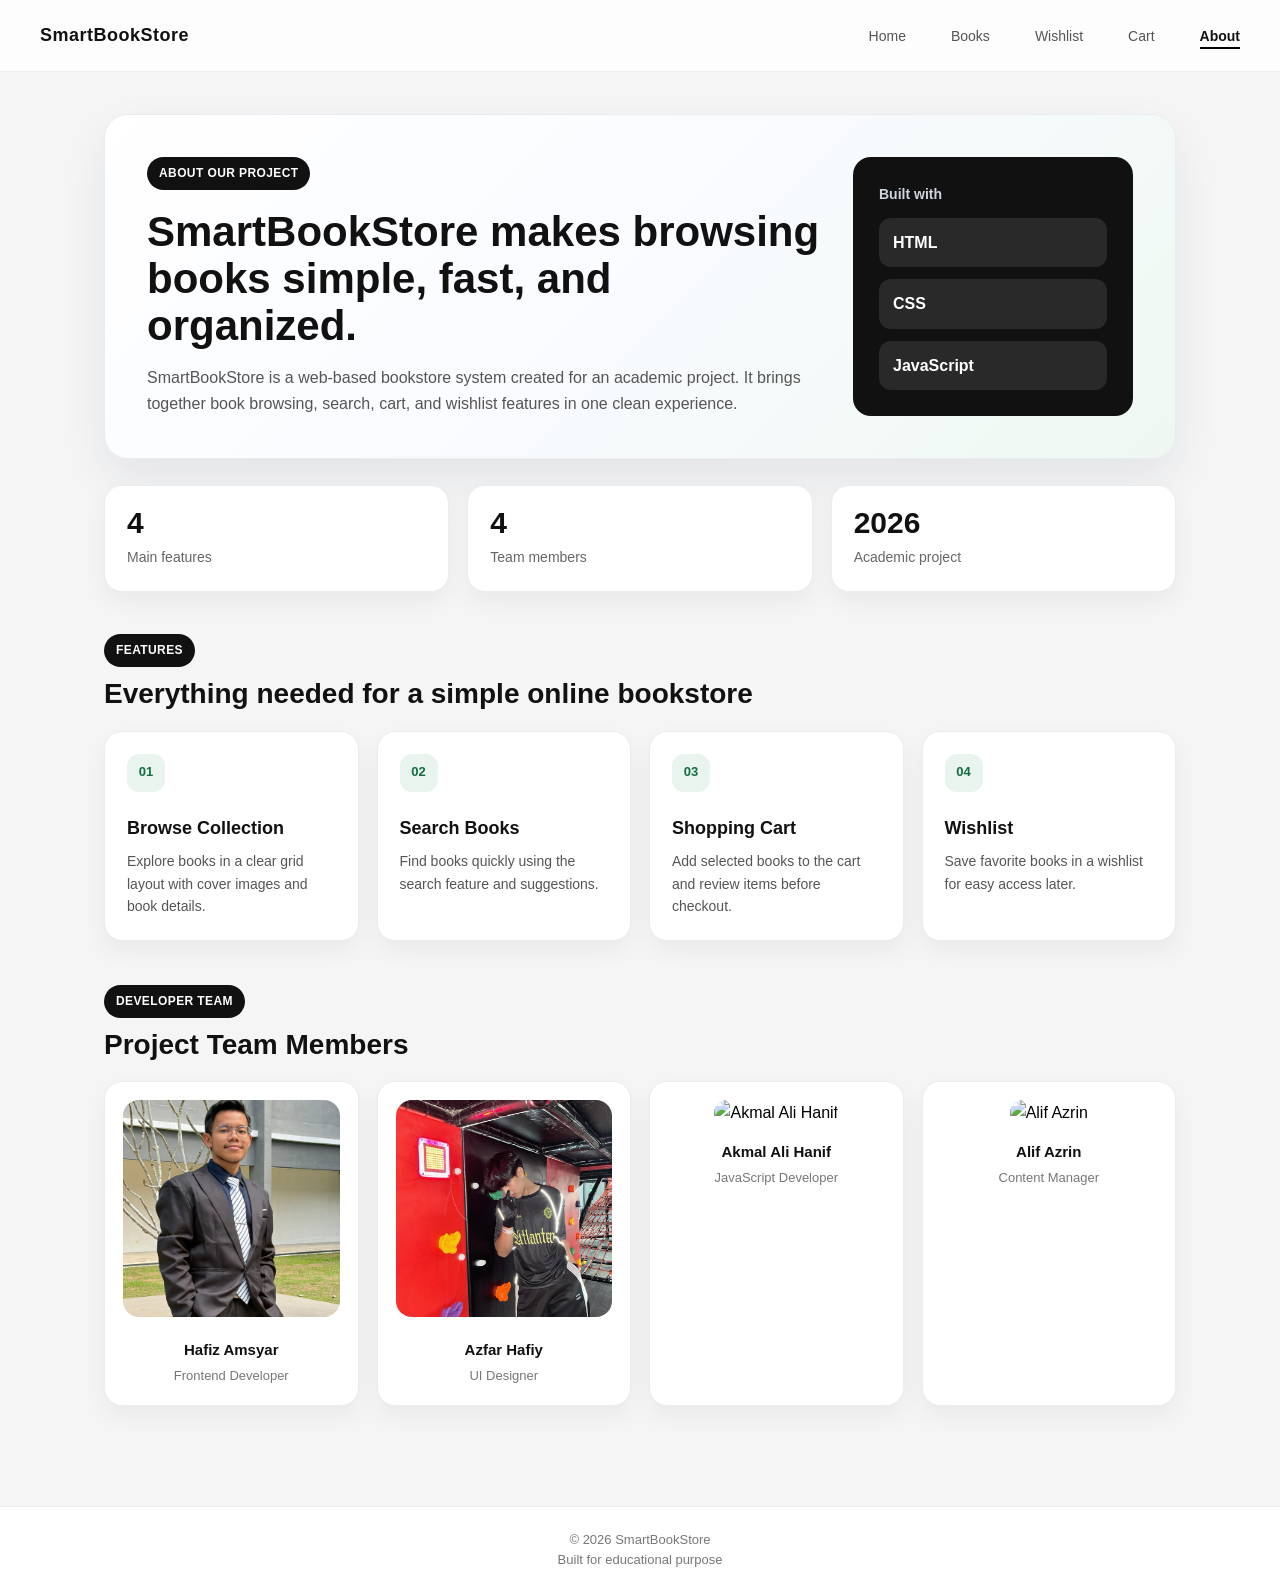
==== about.html @ f49d424d "Update about page" ====
<!--Bookstore About Page-->
<!DOCTYPE html>
<html>
<head>
  <meta name="viewport" content="width=device-width, initial-scale=1.0">
  <title>About - SmartBookStore</title>
  <link rel="stylesheet" href="style.css">
</head>

<body>
  <div class="page-wrapper">
    <header class="navbar">
      <a href="index.html" class="logo">SmartBookStore</a>

      <nav class="nav-links">
        <a href="index.html">Home</a>
        <a href="books.html">Books</a>
        <a href="wishlist.html">Wishlist</a>
        <a href="cart.html">Cart</a>
        <a href="about.html" class="active">About</a>
      </nav>
    </header>

    <section class="about-page">
      <div class="about-hero">
        <div>
          <span class="about-label">About Our Project</span>
          <h1>SmartBookStore makes browsing books simple, fast, and organized.</h1>
          <p>
            SmartBookStore is a web-based bookstore system created for an academic project.
            It brings together book browsing, search, cart, and wishlist features in one clean
            experience.
          </p>
        </div>

        <div class="about-highlight">
          <strong>Built with</strong>
          <span>HTML</span>
          <span>CSS</span>
          <span>JavaScript</span>
        </div>
      </div>

      <div class="about-stats">
        <div>
          <strong>4</strong>
          <span>Main features</span>
        </div>
        <div>
          <strong>4</strong>
          <span>Team members</span>
        </div>
        <div>
          <strong>2026</strong>
          <span>Academic project</span>
        </div>
      </div>

      <div class="about-section-heading">
        <span class="about-label">Features</span>
        <h2>Everything needed for a simple online bookstore</h2>
      </div>

      <div class="feature-grid">
        <div class="feature-card">
          <span>01</span>
          <h3>Browse Collection</h3>
          <p>Explore books in a clear grid layout with cover images and book details.</p>
        </div>

        <div class="feature-card">
          <span>02</span>
          <h3>Search Books</h3>
          <p>Find books quickly using the search feature and suggestions.</p>
        </div>

        <div class="feature-card">
          <span>03</span>
          <h3>Shopping Cart</h3>
          <p>Add selected books to the cart and review items before checkout.</p>
        </div>

        <div class="feature-card">
          <span>04</span>
          <h3>Wishlist</h3>
          <p>Save favorite books in a wishlist for easy access later.</p>
        </div>
      </div>

      <div class="about-section-heading team-heading">
        <span class="about-label">Developer Team</span>
        <h2>Project Team Members</h2>
      </div>

      <div class="team-gallery">
        <div class="team-member">
          <img src="image\hafiz.jpeg" alt="Hafiz Amsyar">
          <h3>Hafiz Amsyar</h3>
          <p>Frontend Developer</p>
        </div>

        <div class="team-member">
          <img src="image\azfar.jpeg" alt="Azfar Hafiy">
          <h3>Azfar Hafiy</h3>
          <p>UI Designer</p>
        </div>

        <div class="team-member">
          <img src="https://randomuser.me/api/portraits/men/75.jpg" alt="Akmal Ali Hanif">
          <h3>Akmal Ali Hanif</h3>
          <p>JavaScript Developer</p>
        </div>

        <div class="team-member">
          <img src="https://randomuser.me/api/portraits/men/22.jpg" alt="Alif Azrin">
          <h3>Alif Azrin</h3>
          <p>Content Manager</p>
        </div>
      </div>
    </section>
  </div>

  <footer class="footer">
    <p>&copy; 2026 SmartBookStore</p>
    <p>Built for educational purpose</p>
  </footer>
</body>
</html>
---- style.css ----
body {
  font-family: 'Poppins', sans-serif;
  margin: 0;
  padding: 0;
  background: #f5f5f5;
}

/* Logo to Home */
.logo {
  font-size: 18px;
  font-weight: 700;
  color: #111;
  text-decoration: none;
  letter-spacing: 0.5px;
}

.logo-link {
  font-weight: bold;
  font-size: 18px;
  color: black;
  text-decoration: none; /* buang underline */
  cursor: pointer;
}

/* optional hover effect macam app real */
.logo-link:hover {
  opacity: 0.7;
}

@media (max-width: 600px) {
  .navbar {
    flex-direction: column;
    gap: 10px;
  }

  .nav-links {
    gap: 15px;
    flex-wrap: wrap;
    justify-content: center;
  }
}

/* NAVIGATION BAR */
.navbar {
  display: flex;
  justify-content: space-between;
  align-items: center;

  padding: 25px 40px;
  background: rgba(255,255,255,0.8);
  backdrop-filter: blur(10px);

  position: sticky;
  top: 0;

  border-bottom: 1px solid #eee;
  z-index: 1000;
}

.nav-links {
  display: flex;
  gap: 25px;
}

.nav-links a {
  text-decoration: none;
  color: #555;
  font-weight: 500;
  font-size: 14px;
  position: relative;
  transition: 0.2s;
}

.nav-links a:hover {
  color: #111;
}

.nav-links a.active {
  color: #111;
  font-weight: 600;
}

.nav-links a.active::after {
  content: "";
  position: absolute;
  left: 0;
  bottom: -5px;
  width: 100%;
  height: 2px;
  background: black;
}

nav a {
  color: black;
  margin-left: 20px;
  font-weight: 500;
  text-decoration: none;
}

nav a:hover {
  text-decoration: none;
}

/* HOME PAGE */
.home-body {
  font-family: 'Inter', 'Segoe UI', Arial, sans-serif;
  background: #f4f6f8;
}

.home-page {
  max-width: 1180px;
  margin: auto;
  padding: 38px 24px 70px;
}

.home-hero {
  display: grid;
  grid-template-columns: minmax(0, 1fr) 390px;
  gap: 34px;
  align-items: center;
  background: linear-gradient(135deg, #ffffff 0%, #f9fbff 48%, #eef8f1 100%);
  border: 1px solid #e9edf3;
  border-radius: 24px;
  padding: 44px;
  box-shadow: 0 20px 45px rgba(24,39,75,0.08);
}

.home-label {
  display: inline-flex;
  width: fit-content;
  padding: 7px 12px;
  background: #111;
  color: white;
  border-radius: 999px;
  font-size: 12px;
  font-weight: 800;
  letter-spacing: 0.4px;
  text-transform: uppercase;
}

.home-hero h1 {
  max-width: 680px;
  margin: 18px 0 16px;
  color: #111;
  font-size: 46px;
  line-height: 1.08;
}

.home-hero p {
  max-width: 620px;
  margin: 0;
  color: #555;
  font-size: 16px;
  line-height: 1.7;
}

.hero-actions {
  display: flex;
  flex-wrap: wrap;
  gap: 12px;
  margin-top: 26px;
}

.hero-btn {
  display: inline-flex;
  justify-content: center;
  align-items: center;
  min-height: 44px;
  padding: 0 18px;
  border-radius: 12px;
  font-weight: 800;
  text-decoration: none;
}

.hero-btn.primary {
  background: #111;
  color: white;
}

.hero-btn.secondary {
  background: white;
  color: #111;
  border: 1px solid #dce1e7;
}

.hero-preview {
  position: relative;
  min-height: 320px;
  border-radius: 20px;
  overflow: hidden;
  background: #111;
  transition: opacity 0.25s ease, transform 0.25s ease;
}

.hero-preview.is-changing {
  opacity: 0.55;
  transform: translateX(10px);
}

.hero-preview img {
  width: 100%;
  height: 100%;
  min-height: 320px;
  object-fit: cover;
  display: block;
}

.hero-preview-card {
  position: absolute;
  left: 18px;
  right: 18px;
  bottom: 18px;
  padding: 16px;
  background: rgba(255,255,255,0.92);
  border-radius: 14px;
  box-shadow: 0 12px 30px rgba(0,0,0,0.16);
}

.hero-preview-card strong,
.hero-preview-card span {
  display: block;
  color: #111;
}

.hero-preview-card span {
  margin-top: 4px;
  font-weight: 800;
}

.hero-preview-card p {
  margin-top: 6px;
  color: #146c43;
  font-weight: 800;
}

.featured-dots {
  display: flex;
  gap: 7px;
  margin-top: 12px;
}

.featured-dots button {
  width: 22px;
  height: 6px;
  padding: 0;
  border: none;
  border-radius: 999px;
  background: #d1d5db;
}

.featured-dots button.active {
  background: #111;
}

.home-section {
  padding: 0;
  margin-top: 42px;
}

.section-title {
  margin-bottom: 18px;
}

.section-title h2 {
  margin: 10px 0 0;
  color: #111;
  font-size: 28px;
  line-height: 1.2;
}


@media (max-width: 1200px) {
  .books {
    grid-template-columns: repeat(3, 1fr);
  }
}

@media (max-width: 768px) {
  .books {
    grid-template-columns: repeat(2, 1fr);
  }
}

@media (max-width: 480px) {
  .books {
    grid-template-columns: 1fr;
  }
}

/* Book Grid */
.books {
  display: grid;
  grid-template-columns: repeat(4, 1fr);
  gap: 20px;
  padding: 0;
  margin-top: 20px;
}

/* Book Card */
.book-card {
  position: relative;
  background: white;
  border: 1px solid #e9edf3;
  border-radius: 18px;
  overflow: hidden;
  padding: 15px;
  box-shadow: 0 10px 24px rgba(0,0,0,0.05);
  transition: 0.25s;
}

.book-card:hover {
  transform: translateY(-6px);
}

/* Image Book Card */
.book-card img {
  width: 100%;
  height: 220px;
  object-fit: cover;
  border-radius: 12px;
  transition: transform 0.3 ease;
}

.book-card:hover img {
  transform: scale(1.05);
}

/* Button Add to Cart */
.book-card button {
  margin-top: 10px;
  padding: 11px;
  width: 100%;
  background: #111;
  color: white;
  border: none;
  border-radius: 12px;
  cursor: pointer;
  font-weight: 800;
  transition: 0.3s;
}

.book-card button:hover {
  background: #333;
}

/* Bahagian atas dlm Card Book  */
.card-top {
  position: absolute;
  top: 10px;
  right: 10px;
  z-index: 2;
}


/* Search Box */
.search-box {
  position: relative;
  max-width: 640px;
  margin: 26px auto 8px;
}

.search-box input {
  box-sizing: border-box;
  width: 100%;
  padding: 15px 18px;
  border: 1px solid #dce1e7;
  border-radius: 14px;
  background: white;
  color: #111;
  font: inherit;
  box-shadow: 0 10px 24px rgba(0,0,0,0.05);
  outline: none;
}

.search-box input:focus {
  border-color: #111;
  box-shadow: 0 0 0 3px rgba(17,17,17,0.08);
}

.hidden {
  display: none;
}

.search-wrapper button {
  padding: 10px 15px;
  border: none;
  background: black;
  color: white;
  border-radius: 8px;
  cursor: pointer;
}


/* Suggestion For Search */
#suggestionBox {
  position: absolute;
  left: 0;
  right: 0;
  top: calc(100% + 8px);
  z-index: 100;
}

.suggestion-item {
  display: flex;
  align-items: center;
  gap: 12px;
  background: white;
  padding: 12px 14px;
  cursor: pointer;
  border: 1px solid #e3e7ed;
  border-radius: 12px;
  box-shadow: 0 10px 24px rgba(0,0,0,0.07);
  margin-bottom: 8px;
}

.suggestion-item img {
  width: 48px;
  height: 64px;
  object-fit: cover;
  border-radius: 8px;
  background: #f2f2f2;
}

.suggestion-item strong {
  display: block;
  color: #111;
  font-size: 14px;
}

.suggestion-item span {
  display: block;
  margin-top: 4px;
  color: #666;
  font-size: 13px;
  text-transform: capitalize;
}

.suggestion-item.no-result {
  justify-content: center;
  color: #666;
}

.suggestion-item:hover {
  background: #f2f2f2;
}



.sort-wrapper {
  display: flex;
  position: relative;
  justify-content: flex-end;
  margin-top: 0;
  padding-right: 0;
  z-index: 999;
}

#categorySection {
  position: relative;
  display: flex;
  flex-direction: column;

}

.sort-btn {
  background: #111;
  color: white;
  border: none;
  padding: 11px 16px;
  border-radius: 12px;
  cursor: pointer;
  font-size: 13px;
  font-weight: 800;
}

/* dropdown hidden dulu */
.sort-menu {
  display: none;
  position: absolute;
  right: 0;
  top: 45px;

  background: white;
  padding: 10px;
  border-radius: 10px;
  box-shadow: 0 4px 15px rgba(0,0,0,0.1);
  min-width: 140px;
  z-index: 1000;
}

/* bila active */
.sort-menu.show {
  display: block;
}

.sort-menu button {
  display: block;
  width: 100%;
  margin: 5px 0;
  padding: 6px;
  border: none;
  background: #f2f2f2;
  border-radius: 6px;
  cursor: pointer;
}


.sort-wrapper.hidden {
  display: none;
}

.category-header {
  display: flex;
  justify-content: space-between;
  align-items: center;
  gap: 18px;
  padding: 0;
}

/* Button Wish dekat Card Book */
.wish-btn {
  width: 40px;
  height: 40px;
  border-radius: 50%;
  border: none;

  display: flex;
  align-items: center;
  justify-content: center;

  background: rgba(255,255,255,0.95);
  box-shadow: 0 2px 10px rgba(0,0,0,0.12);

  cursor: pointer;
  font-size: 18px;

  transition: 0.2s;
}

.wish-btn:active {
  transform: scale(0.9);
}


/* WISHLIST PAGE */
.wishlist-page {
  max-width: 1100px;
  margin: auto;
  padding: 20px;
}

.wishlist-page h1 {
  margin-bottom: 20px;
}

/* Wishlist GRID */
.wishlist-grid {
  display: grid;
  grid-template-columns: repeat(auto-fill, minmax(220px, 1fr));
  gap: 20px;
}

/* Wishlist Card Book */
.wishlist-card {
  background: white;
  border-radius: 14px;
  padding: 15px;
  overflow: hidden; /* penting */
  box-shadow: 0 6px 18px rgba(0,0,0,0.06);
  transition: 0.25s;
  cursor: pointer;
}

.wishlist-card:hover {
  transform: translateY(-5px);
}

/* Image */
.wishlist-card img {
  width: 100%;
  height: 220px;        
  object-fit: cover;   
  border-radius: 10px;
}

/* Contents */
.wishlist-card h3 {
  font-size: 16px;
  margin: 10px 0 5px;
}

.wishlist-card .price {
  color: green;
  font-weight: bold;
}

/* Buttons */
.wishlist-actions {
  display: flex;
  gap: 8px;
  margin-top: 10px;
}

.wishlist-actions button {
  flex: 1;
  padding: 8px;
  border: none;
  border-radius: 8px;
  font-size: 12px;
  cursor: pointer;
}

.wishlist-actions .add-cart-btn {
  background: #111;
  color: white;
}

.wishlist-actions .remove-btn {
  background: #eee;
  color: black;
}


/* DETAIL BOOK PAGE */
.detail-body {
  font-family: 'Inter', 'Segoe UI', Arial, sans-serif;
  background: #f4f6f8;
}

.detail-container {
  max-width: 1120px;
  margin: auto;
  padding: 38px 24px 70px;
}

.detail-card {
  display: grid;
  grid-template-columns: 390px minmax(0, 1fr);
  gap: 34px;
  align-items: stretch;
  background: white;
  border: 1px solid #e9edf3;
  border-radius: 24px;
  padding: 28px;
  box-shadow: 0 20px 45px rgba(24,39,75,0.08);
}

.detail-image {
  display: flex;
  justify-content: center;
  align-items: center;
  min-height: 470px;
  background: linear-gradient(135deg, #f8fafc, #eef8f1);
  border-radius: 20px;
  padding: 24px;
}

.detail-image img {
  width: 100%;
  max-width: 300px;
  max-height: 420px;
  object-fit: cover;
  border-radius: 16px;
  box-shadow: 0 18px 34px rgba(0,0,0,0.18);
}

.detail-info {
  display: flex;
  flex-direction: column;
  justify-content: center;
}

.detail-label {
  width: fit-content;
  padding: 7px 12px;
  background: #111;
  color: white;
  border-radius: 999px;
  font-size: 12px;
  font-weight: 800;
  letter-spacing: 0.4px;
  text-transform: uppercase;
}

.detail-info h1 {
  margin: 18px 0 12px;
  color: #111;
  font-size: 38px;
  line-height: 1.12;
}

.detail-rating {
  display: flex;
  flex-wrap: wrap;
  gap: 10px;
  margin-bottom: 18px;
}

.detail-rating span {
  padding: 8px 11px;
  background: #f4f6f8;
  color: #555;
  border-radius: 999px;
  font-size: 13px;
  font-weight: 700;
}

#book-price {
  margin: 0;
  color: #146c43;
  font-size: 30px;
  font-weight: 800;
}

.desc {
  max-width: 620px;
  margin: 18px 0;
  color: #555;
  line-height: 1.7;
}

.detail-benefits {
  display: grid;
  grid-template-columns: repeat(3, 1fr);
  gap: 12px;
  margin: 8px 0 22px;
}

.detail-benefits div {
  padding: 14px;
  background: #f8fafc;
  border: 1px solid #e9edf3;
  border-radius: 14px;
}

.detail-benefits strong,
.detail-benefits span {
  display: block;
}

.detail-benefits strong {
  color: #111;
  font-size: 13px;
}

.detail-benefits span {
  margin-top: 4px;
  color: #666;
  font-size: 12px;
}

.detail-actions {
  display: flex;
  flex-wrap: wrap;
  gap: 12px;
}

.detail-actions button,
.detail-actions a {
  display: inline-flex;
  align-items: center;
  justify-content: center;
  min-height: 46px;
  padding: 0 18px;
  border-radius: 12px;
  font-weight: 800;
  text-decoration: none;
}

.detail-actions button {
  background: #111;
  color: white;
  border: none;
  cursor: pointer;
}

.detail-actions a {
  background: white;
  color: #111;
  border: 1px solid #dce1e7;
}

.back-link {
  display: inline-flex;
  margin-bottom: 18px;
  color: #555;
  font-weight: 700;
  text-decoration: none;
}

.back-link:hover {
  color: #111;
}

.feedback-section {
  margin-top: 36px;
}

.feedback-grid {
  display: grid;
  grid-template-columns: repeat(3, 1fr);
  gap: 18px;
}

.feedback-card {
  background: white;
  border: 1px solid #e9edf3;
  border-radius: 18px;
  padding: 20px;
  box-shadow: 0 10px 24px rgba(0,0,0,0.05);
}

.feedback-top {
  display: flex;
  justify-content: space-between;
  align-items: center;
  gap: 12px;
  margin-bottom: 12px;
}

.feedback-top strong {
  color: #111;
}

.feedback-top span {
  padding: 6px 9px;
  background: #e8f4ed;
  color: #146c43;
  border-radius: 999px;
  font-size: 12px;
  font-weight: 800;
}

.feedback-card p {
  margin: 0;
  color: #555;
  line-height: 1.6;
}

@media (max-width: 900px) {
  .detail-card,
  .feedback-grid {
    grid-template-columns: 1fr;
  }

  .detail-image {
    min-height: auto;
  }

  .detail-image img {
    max-height: 360px;
  }
}

@media (max-width: 560px) {
  .detail-container {
    padding: 28px 14px 50px;
  }

  .detail-card {
    padding: 18px;
    border-radius: 18px;
  }

  .detail-info h1 {
    font-size: 28px;
  }

  .detail-benefits {
    grid-template-columns: 1fr;
  }

  .detail-actions {
    flex-direction: column;
  }

  .detail-actions button,
  .detail-actions a {
    width: 100%;
  }
}

/* CART PAGE */
.cart-body {
  font-family: 'Inter', 'Segoe UI', Arial, sans-serif;
  background: #f4f6f8;
}

.cart-page {
  max-width: 1180px;
  margin: auto;
  padding: 38px 24px 70px;
}

.cart-header {
  display: flex;
  justify-content: space-between;
  align-items: flex-end;
  margin-bottom: 24px;
}

.cart-label {
  display: inline-flex;
  width: fit-content;
  padding: 7px 12px;
  background: #111;
  color: white;
  border-radius: 999px;
  font-size: 12px;
  font-weight: 800;
  letter-spacing: 0.4px;
  text-transform: uppercase;
}

.cart-header h1 {
  margin: 14px 0 8px;
  font-size: 38px;
  line-height: 1.1;
  color: #111;
}

.cart-header p {
  margin: 0;
  color: #666;
}

.cart-layout {
  display: grid;
  grid-template-columns: minmax(0, 1fr) 360px;
  gap: 24px;
  align-items: start;
}

.cart-list-panel,
.checkout-panel {
  background: white;
  border: 1px solid #e9edf3;
  border-radius: 18px;
  box-shadow: 0 14px 35px rgba(24,39,75,0.07);
}

.cart-list-panel {
  padding: 22px;
}

.cart-panel-header {
  display: flex;
  justify-content: space-between;
  align-items: center;
  gap: 16px;
  margin-bottom: 18px;
}

.cart-panel-header h2,
.checkout-panel h2 {
  margin: 0;
  color: #111;
  font-size: 20px;
}

#cart-count {
  color: #666;
  font-size: 14px;
  font-weight: 600;
}

.cart-item {
  display: flex;
  align-items: center;
  gap: 16px;
  padding: 16px 0;
  border-bottom: 1px solid #eef1f4;
}

.cart-item:last-child {
  border-bottom: none;
}

.cart-item img {
  width: 76px;
  height: 104px;
  object-fit: cover;
  border-radius: 10px;
  background: #f2f2f2;
}

.cart-info {
  flex: 1;
  min-width: 0;
}

.cart-info h3 {
  margin: 0;
  font-size: 16px;
  color: #111;
}

.cart-info .price {
  color: #146c43;
  font-weight: bold;
  margin: 6px 0 12px;
}

.qty-control {
  display: flex;
  align-items: center;
  width: fit-content;
  gap: 10px;
  padding: 5px;
  background: #f5f6f8;
  border-radius: 999px;
}

.qty-control button {
  width: 30px;
  height: 30px;
  border: none;
  background: #111;
  color: white;
  border-radius: 50%;
  cursor: pointer;
  font-weight: 800;
}

.qty-control span {
  min-width: 18px;
  text-align: center;
  font-weight: 700;
  color: #111;
}

.cart-right {
  text-align: right;
  min-width: 100px;
}

.subtotal {
  font-weight: bold;
  margin-bottom: 10px;
  color: #111;
}

.remove-btn {
  background: #fff1f1;
  border: none;
  color: #c62828;
  font-size: 12px;
  font-weight: 700;
  padding: 7px 10px;
  border-radius: 999px;
  cursor: pointer;
}

.empty-cart {
  padding: 42px 20px;
  text-align: center;
  color: #666;
  background: #f8fafc;
  border: 1px dashed #d7dde5;
  border-radius: 14px;
}

.cart-summary {
  margin-top: 20px;
  padding: 16px;
  background: #f8fafc;
  border-radius: 14px;
}

.cart-summary div {
  display: flex;
  justify-content: space-between;
  align-items: center;
  gap: 16px;
  padding: 8px 0;
  color: #666;
  font-size: 14px;
}

.cart-summary strong {
  color: #111;
}

.summary-total {
  margin-top: 8px;
  border-top: 1px solid #e1e5eb;
  font-size: 16px;
  font-weight: 800;
}

.checkout-panel {
  position: sticky;
  top: 98px;
  padding: 22px;
}

.checkout-panel label {
  display: block;
  margin-top: 16px;
  color: #333;
  font-size: 13px;
  font-weight: 700;
}

.checkout-panel input,
.checkout-panel textarea,
.checkout-panel select {
  width: 100%;
  box-sizing: border-box;
  margin-top: 7px;
  padding: 12px 13px;
  border: 1px solid #dce1e7;
  border-radius: 10px;
  background: white;
  color: #111;
  font: inherit;
  outline: none;
}

.checkout-panel input:focus,
.checkout-panel textarea:focus,
.checkout-panel select:focus {
  border-color: #111;
  box-shadow: 0 0 0 3px rgba(17,17,17,0.08);
}

.checkout-btn {
  width: 100%;
  margin-top: 18px;
  background: #111;
  border: none;
  padding: 14px 18px;
  border-radius: 12px;
  color: white;
  font-weight: 800;
  cursor: pointer;
  transition: 0.25s;
}

.checkout-btn:hover {
  background: #2c2c2c;
  transform: translateY(-2px);
}

@media (max-width: 900px) {
  .cart-layout {
    grid-template-columns: 1fr;
  }

  .checkout-panel {
    position: static;
  }
}

@media (max-width: 560px) {
  .cart-page {
    padding: 28px 16px 50px;
  }

  .cart-header h1 {
    font-size: 30px;
  }

  .cart-list-panel,
  .checkout-panel {
    padding: 16px;
    border-radius: 14px;
  }

  .cart-item {
    align-items: flex-start;
  }

  .cart-item img {
    width: 62px;
    height: 86px;
  }

  .cart-right {
    min-width: 76px;
  }
}

/* Notif Add to cart */
#toast {
  position: fixed;
  bottom: 20px;
  right: 20px;

  background: #111;
  color: white;
  padding: 12px 18px;

  border-radius: 8px;
  font-size: 14px;

  opacity: 0;
  transform: translateY(-20px);
  transition: 0.3s;

  z-index: 9999;
}

#toast.show {
  opacity: 1;
  transform: translateY(0);
}


/* ABOUT PAGE*/
.about-page {
  max-width: 1120px;
  margin: auto;
  padding: 42px 24px 60px;
  line-height: 1.6;
}

.about-hero {
  display: grid;
  grid-template-columns: minmax(0, 1fr) 280px;
  gap: 32px;
  align-items: stretch;
  background: linear-gradient(135deg, #ffffff 0%, #f9fbff 48%, #eef8f1 100%);
  border: 1px solid #e9edf3;
  border-radius: 24px;
  padding: 42px;
  box-shadow: 0 20px 45px rgba(24,39,75,0.08);
}

.about-label {
  display: inline-flex;
  align-items: center;
  width: fit-content;
  padding: 7px 12px;
  background: #111;
  color: white;
  border-radius: 999px;
  font-size: 12px;
  font-weight: 700;
  letter-spacing: 0.4px;
  text-transform: uppercase;
}

.about-page h1 {
  max-width: 760px;
  margin: 18px 0 16px;
  font-size: 42px;
  line-height: 1.12;
  color: #111;
}

.about-page h2 {
  margin: 10px 0 0;
  font-size: 28px;
  line-height: 1.2;
  color: #111;
}

.about-page p {
  color: #555;
}

.about-hero p {
  max-width: 700px;
  margin: 0;
  font-size: 16px;
}

.about-highlight {
  display: flex;
  flex-direction: column;
  justify-content: center;
  gap: 12px;
  min-height: 220px;
  padding: 26px;
  background: #111;
  color: white;
  border-radius: 18px;
}

.about-highlight strong {
  font-size: 14px;
  color: #cfd6df;
}

.about-highlight span {
  display: block;
  padding: 12px 14px;
  background: rgba(255,255,255,0.1);
  border-radius: 12px;
  font-weight: 700;
}

.about-stats {
  display: grid;
  grid-template-columns: repeat(3, 1fr);
  gap: 18px;
  margin: 26px 0 42px;
}

.about-stats div {
  background: white;
  border: 1px solid #ececec;
  border-radius: 18px;
  padding: 22px;
  box-shadow: 0 10px 24px rgba(0,0,0,0.05);
}

.about-stats strong {
  display: block;
  font-size: 30px;
  line-height: 1;
  color: #111;
}

.about-stats span {
  display: block;
  margin-top: 8px;
  color: #666;
  font-size: 14px;
}

.about-section-heading {
  margin-bottom: 20px;
}

.feature-grid {
  display: grid;
  grid-template-columns: repeat(4, 1fr);
  gap: 18px;
}

.feature-card {
  min-height: 190px;
  background: white;
  border: 1px solid #ececec;
  border-radius: 18px;
  padding: 22px;
  box-shadow: 0 10px 24px rgba(0,0,0,0.05);
  transition: 0.25s;
}

.feature-card:hover,
.team-member:hover {
  transform: translateY(-5px);
}

.feature-card span {
  display: inline-flex;
  justify-content: center;
  align-items: center;
  width: 38px;
  height: 38px;
  background: #e8f4ed;
  color: #146c43;
  border-radius: 12px;
  font-weight: 800;
  font-size: 13px;
}

.feature-card h3 {
  margin: 22px 0 8px;
  color: #111;
  font-size: 18px;
}

.feature-card p {
  margin: 0;
  font-size: 14px;
}

.team-heading {
  margin-top: 44px;
}

.team-gallery {
  display: grid;
  grid-template-columns: repeat(4, 1fr);
  gap: 18px;
  margin-top: 20px;
}

.team-member {
  background: white;
  border: 1px solid #ececec;
  border-radius: 18px;
  padding: 18px;
  text-align: center;
  box-shadow: 0 10px 24px rgba(0,0,0,0.05);
  transition: 0.25s;
}

.team-member img {
  width: 100%;
  aspect-ratio: 1;
  object-fit: cover;
  border-radius: 16px;
}

.team-member h3 {
  margin: 14px 0 4px;
  font-size: 15px;
  color: #111;
}

.team-member p {
  margin: 0;
  font-size: 13px;
  color: #777;
}

@media (max-width: 900px) {
  .about-hero {
    grid-template-columns: 1fr;
  }

  .about-page h1 {
    font-size: 34px;
  }

  .feature-grid {
    grid-template-columns: repeat(2, 1fr);
  }

  .team-gallery {
    grid-template-columns: repeat(3, 1fr);
  }
}

@media (max-width: 520px) {
  .about-page {
    padding: 28px 16px 46px;
  }

  .about-hero {
    padding: 26px;
    border-radius: 18px;
  }

  .about-page h1 {
    font-size: 28px;
  }

  .about-page h2 {
    font-size: 22px;
  }

  .about-stats,
  .feature-grid {
    grid-template-columns: 1fr;
  }

  .team-gallery {
    grid-template-columns: repeat(2, 1fr);
    gap: 14px;
  }

  .team-member {
    padding: 12px;
  }
}

/* FOOTER */
.footer {
  text-align: center;
  padding: 20px;
  margin-top: 40px;
  background: white;
  border-top: 1px solid #eee;
  font-size: 13px;
  color: #777;
  bottom: 0;
  left: 0;
  width: 100%;
}

.footer p {
  margin: 5px 0;
}


/*Genre Filter*/
.genre-box {
  display: flex;
  gap: 10px;
  flex-wrap: wrap;
}

.genre-box button {
  padding: 8px 12px;
  border: none;
  border-radius: 20px;
  background: white;
  cursor: pointer;
  box-shadow: 0 2px 8px rgba(0,0,0,0.08);
  font-size: 13px;
}

.genre-box button.active {
  background: #111;
  color: white;
}

.genre-box button:hover {
  background: #111;
  color: white;
}


/* Scroll page */
.scroll-container {
  display: flex;
  gap: 15px;
  overflow-x: auto;
  padding-bottom: 10px;
}

.scroll-container::-webkit-scrollbar {
  height: 6px;
}

.scroll-container::-webkit-scrollbar-thumb {
  background: #ccc;
  border-radius: 10px;
}

/* kecilkan sikit card dalam scroll */
.scroll-container .book-card {
  min-width: 160px;
  flex-shrink: 0;
}


/*ACCESSIBILITY */
/* PANEL SLIDE OUT */
.accessibility-panel {
  position: fixed;
  left: -240px;
  top: 30%;
  width: 200px;

  background: white;
  display: flex;
  flex-direction: column;
  gap: 8px;

  padding: 12px;
  border-radius: 0 10px 10px 0;

  box-shadow: 0 10px 25px rgba(0,0,0,0.15);

  transition: 0.3s ease;
  z-index: 9999;
}

/* Show Accesssibility  */
.accessibility-panel.show {
  left: 0;
}

.accessibility-panel button {
  padding: 8px;
  border: none;
  background: #f2f2f2;
  border-radius: 6px;
  cursor: pointer;
  font-size: 12px;
}

#accessibility-panel button:hover {
  background: #ddd;
}


/* LEFT STICKY TAB */
.accessibility-tab {
  position: fixed;
  left: 0;
  top: 40%;
  background: #111;
  color: white;
  padding: 12px 8px;
  writing-mode: vertical-rl;
  font-size: 22px;
  line-height: 26px;
  font-weight: bold;
  cursor: pointer;
  z-index: 9999;
  border-radius: 0 8px 8px 0;
}

/* Accessibility Classes */
.grayscale {
  filter: grayscale(100%);
}

.high-contrast {
  background: black !important;
  color: white !important;
}

.negative {
  filter: invert(1);
}

.light-bg {
  background: #fff !important;
}

.underline-links a {
  text-decoration: underline !important;
}

.readable-font {
  font-family: Arial, sans-serif !important;
}


/* Card Book Detail */
.meta {
  display: flex;
  font-size:12px;
  align-items: center;
  gap: 6px;
  font-size: 13px;
  margin: 5px 0;
}

.rating {
  color: #f5a623; /* kuning */
  font-weight: 500;
}

.sold {
  color: #777;
}

.divider {
  color: #ccc;
}


/* Page Wrap */
.page-wrapper {
  min-height: 100vh;
}


/* Search Highlight*/
.highlight {
  background: transparent;
  font-weight: inherit;
  padding: 0;
  border-radius: 0;
}

/* HOME PAGE POLISH */
.home-body .genre-box {
  gap: 12px;
  margin-top: 18px;
}

.home-body .genre-box button {
  padding: 10px 16px;
  border: 1px solid #dce1e7;
  border-radius: 999px;
  background: white;
  color: #111;
  font-weight: 800;
  box-shadow: 0 8px 18px rgba(0,0,0,0.04);
}

.home-body .genre-box button.active,
.home-body .genre-box button:hover {
  background: #111;
  color: white;
}

.home-body .scroll-container {
  gap: 18px;
  padding-bottom: 14px;
}

.home-body .scroll-container .book-card {
  min-width: 210px;
  max-width: 210px;
}

.home-body .meta {
  justify-content: space-between;
  margin: 8px 0 2px;
  color: #777;
}

.home-body .wish-btn {
  width: 38px;
  height: 38px;
  padding: 0;
  margin: 0;
  border-radius: 50%;
  background: rgba(255,255,255,0.92);
  color: #111;
  box-shadow: 0 8px 18px rgba(0,0,0,0.12);
}

.home-body .wish-btn:hover {
  background: #111;
  color: white;
}

.home-body .book-card h3 {
  min-height: 42px;
  margin: 12px 0 6px;
  color: #111;
  font-size: 15px;
  line-height: 1.35;
}

.home-body .book-card .price {
  margin: 0;
  color: #146c43;
  font-weight: 800;
}

.centered-title {
  text-align: center;
}

.popular-category-grid {
  display: grid;
  grid-template-columns: repeat(4, minmax(0, 1fr));
  gap: 34px 28px;
  margin-top: 28px;
}

.popular-category-card {
  display: block;
  min-height: 250px;
  padding: 10px;
  color: #111;
  text-align: center;
  text-decoration: none;
  border-radius: 18px;
  transition: 0.25s;
}

.popular-category-card:hover {
  background: rgba(255,255,255,0.65);
  transform: translateY(-5px);
}

.popular-category-card h3 {
  margin: 0 0 18px;
  color: #35aeb6;
  font-size: 24px;
  line-height: 1.2;
}

.category-covers {
  position: relative;
  display: flex;
  justify-content: center;
  align-items: flex-end;
  min-height: 180px;
}

.category-covers img {
  width: 30%;
  height: 150px;
  object-fit: cover;
  border-radius: 2px;
  box-shadow: 0 12px 22px rgba(0,0,0,0.2);
  transition: 0.25s;
}

.category-covers img:nth-child(1) {
  transform: translateX(12px) rotate(-2deg);
}

.category-covers img:nth-child(2) {
  z-index: 2;
  width: 36%;
  height: 190px;
}

.category-covers img:nth-child(3) {
  transform: translateX(-12px) rotate(2deg);
}

.popular-category-card:hover img:nth-child(1) {
  transform: translateX(0) rotate(-5deg);
}

.popular-category-card:hover img:nth-child(3) {
  transform: translateX(0) rotate(5deg);
}

.home-search-source {
  display: none;
}

@media (max-width: 980px) {
  .home-hero {
    grid-template-columns: 1fr;
  }

  .books {
    grid-template-columns: repeat(3, 1fr);
  }

  .popular-category-grid {
    grid-template-columns: repeat(2, minmax(0, 1fr));
  }
}

@media (max-width: 720px) {
  .home-page {
    padding: 28px 16px 50px;
  }

  .home-hero {
    padding: 28px;
    border-radius: 18px;
  }

  .home-hero h1 {
    font-size: 32px;
  }

  .hero-preview,
  .hero-preview img {
    min-height: 240px;
  }

  .category-header {
    align-items: flex-start;
    flex-direction: column;
  }

  .books {
    grid-template-columns: repeat(2, 1fr);
    gap: 16px;
  }
}

@media (max-width: 460px) {
  .home-hero h1 {
    font-size: 28px;
  }

  .hero-actions {
    flex-direction: column;
  }

  .hero-btn {
    width: 100%;
    box-sizing: border-box;
  }

  .books {
    grid-template-columns: 1fr;
  }

  .popular-category-grid {
    grid-template-columns: 1fr;
    gap: 22px;
  }

  .home-body .scroll-container .book-card {
    min-width: 185px;
    max-width: 185px;
  }
}

/* SITE-WIDE RESPONSIVE FIXES */
* {
  box-sizing: border-box;
}

img {
  max-width: 100%;
}

@media (max-width: 1024px) {
  .navbar {
    padding: 20px 24px;
  }

  .home-page,
  .about-page,
  .cart-page {
    max-width: 100%;
  }

  .books {
    grid-template-columns: repeat(3, minmax(0, 1fr));
  }

  .feature-grid,
  .team-gallery {
    grid-template-columns: repeat(2, minmax(0, 1fr));
  }
}

@media (max-width: 768px) {
  .navbar {
    align-items: flex-start;
    flex-direction: column;
    gap: 14px;
    padding: 18px 16px;
  }

  .nav-links {
    width: 100%;
    gap: 10px;
    overflow-x: auto;
    padding-bottom: 4px;
  }

  .nav-links a {
    flex: 0 0 auto;
    margin-left: 0;
    padding: 8px 10px;
    border-radius: 999px;
    background: #f4f6f8;
  }

  .nav-links a.active::after {
    display: none;
  }

  .home-hero,
  .about-hero,
  .cart-layout,
  .detail-card {
    grid-template-columns: 1fr;
    flex-direction: column;
  }

  .home-hero,
  .about-hero {
    padding: 26px;
  }

  .home-hero h1,
  .about-page h1 {
    font-size: 32px;
  }

  .about-stats,
  .feature-grid,
  .team-gallery {
    grid-template-columns: 1fr;
  }

  .books {
    grid-template-columns: repeat(2, minmax(0, 1fr));
  }

  .book-card img,
  .wishlist-card img {
    height: 190px;
  }

  .cart-item {
    align-items: flex-start;
  }
}

@media (max-width: 520px) {
  body {
    min-width: 0;
  }

  .home-page,
  .about-page,
  .cart-page {
    padding-left: 14px;
    padding-right: 14px;
  }

  .home-hero,
  .about-hero,
  .cart-list-panel,
  .checkout-panel {
    padding: 18px;
    border-radius: 16px;
  }

  .home-hero h1,
  .about-page h1,
  .cart-header h1 {
    font-size: 28px;
  }

  .section-title h2,
  .about-page h2,
  .cart-panel-header h2,
  .checkout-panel h2 {
    font-size: 21px;
  }

  .books {
    grid-template-columns: 1fr;
  }

  .book-card img,
  .wishlist-card img {
    height: 230px;
  }

  .home-body .scroll-container .book-card {
    min-width: 78vw;
    max-width: 78vw;
  }

  .cart-item {
    display: grid;
    grid-template-columns: 70px 1fr;
  }

  .cart-right {
    grid-column: 1 / -1;
    width: 100%;
    text-align: left;
  }

  .suggestion-item {
    align-items: flex-start;
  }

  .suggestion-item img {
    width: 44px;
    height: 58px;
  }

  .footer {
    padding: 18px 14px;
  }
}
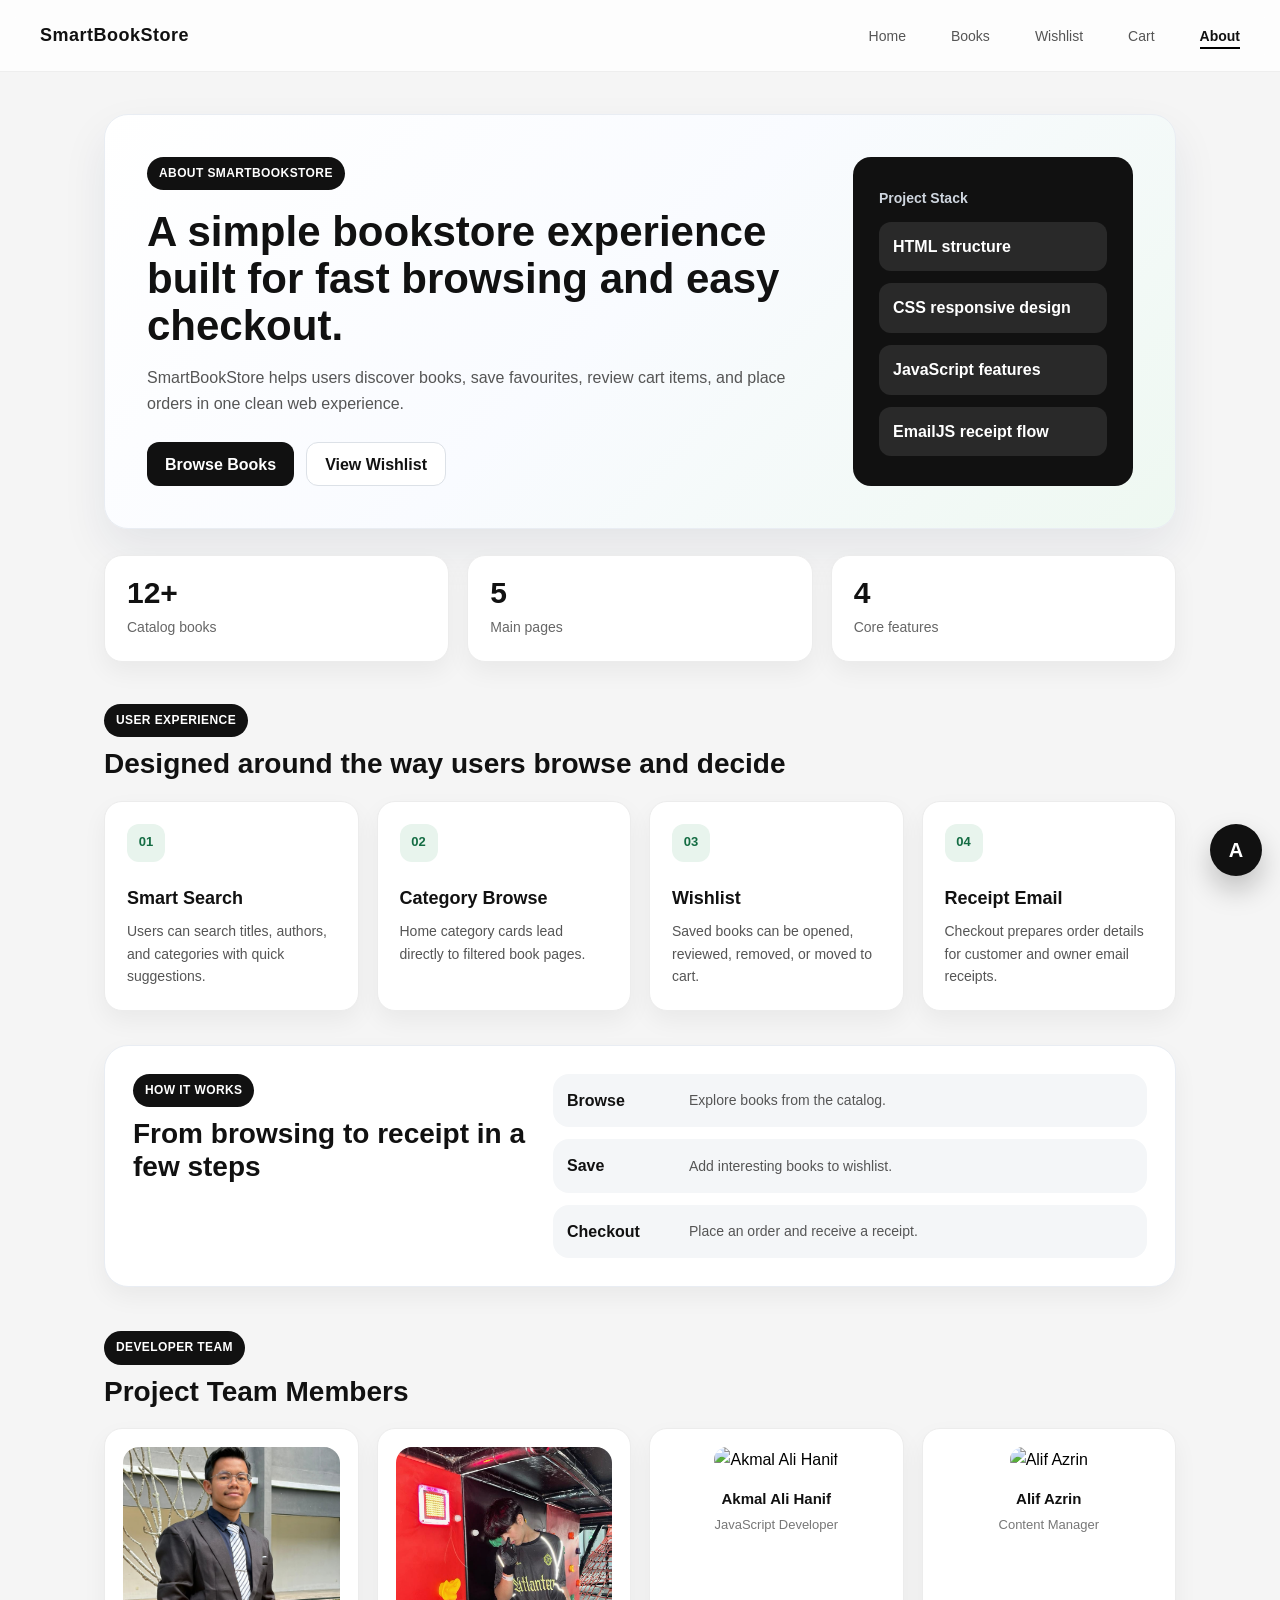
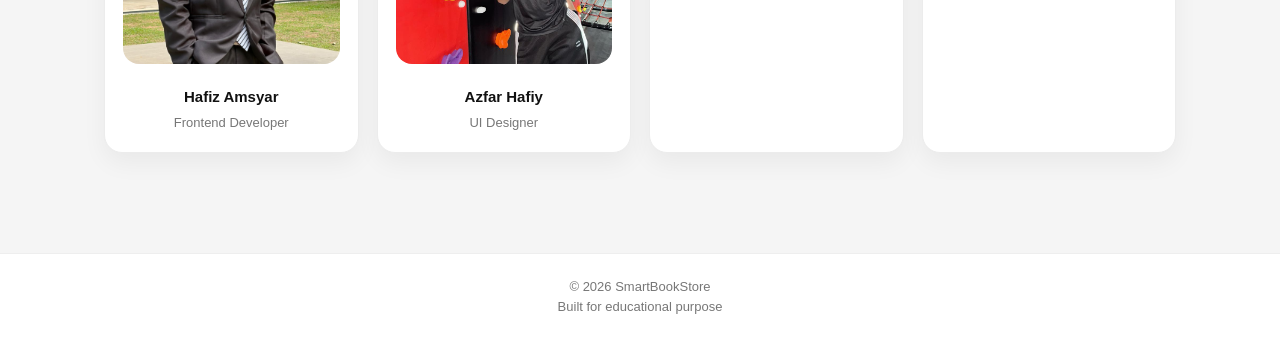
==== commit b9e70d3a: "Almost Complete" ====
--- a/about.html
+++ b/about.html
@@ -1,13 +1,15 @@
-<!--Bookstore About Page-->
 <!DOCTYPE html>
 <html>
 <head>
   <meta name="viewport" content="width=device-width, initial-scale=1.0">
   <title>About - SmartBookStore</title>
+  <link rel="preconnect" href="https://fonts.googleapis.com">
+  <link rel="preconnect" href="https://fonts.gstatic.com" crossorigin>
+  <link href="https://fonts.googleapis.com/css2?family=Inter:wght@400;500;600;700;800&display=swap" rel="stylesheet">
   <link rel="stylesheet" href="style.css">
 </head>
 
-<body>
+<body class="about-body">
   <div class="page-wrapper">
     <header class="navbar">
       <a href="index.html" class="logo">SmartBookStore</a>
@@ -21,108 +23,127 @@
       </nav>
     </header>
 
-    <section class="about-page">
-      <div class="about-hero">
+    <main class="about-page">
+      <section class="about-hero">
         <div>
-          <span class="about-label">About Our Project</span>
-          <h1>SmartBookStore makes browsing books simple, fast, and organized.</h1>
+          <span class="about-label">About SmartBookStore</span>
+          <h1>A simple bookstore experience built for fast browsing and easy checkout.</h1>
           <p>
-            SmartBookStore is a web-based bookstore system created for an academic project.
-            It brings together book browsing, search, cart, and wishlist features in one clean
-            experience.
+            SmartBookStore helps users discover books, save favourites, review cart items,
+            and place orders in one clean web experience.
           </p>
+
+          <div class="about-actions">
+            <a href="books.html" class="hero-btn primary">Browse Books</a>
+            <a href="wishlist.html" class="hero-btn secondary">View Wishlist</a>
+          </div>
         </div>
 
         <div class="about-highlight">
-          <strong>Built with</strong>
-          <span>HTML</span>
-          <span>CSS</span>
-          <span>JavaScript</span>
+          <strong>Project Stack</strong>
+          <span>HTML structure</span>
+          <span>CSS responsive design</span>
+          <span>JavaScript features</span>
+          <span>EmailJS receipt flow</span>
         </div>
-      </div>
+      </section>
 
-      <div class="about-stats">
+      <section class="about-stats">
         <div>
-          <strong>4</strong>
-          <span>Main features</span>
+          <strong>12+</strong>
+          <span>Catalog books</span>
+        </div>
+        <div>
+          <strong>5</strong>
+          <span>Main pages</span>
         </div>
         <div>
           <strong>4</strong>
-          <span>Team members</span>
+          <span>Core features</span>
         </div>
+      </section>
+
+      <section class="about-section-heading">
+        <span class="about-label">User Experience</span>
+        <h2>Designed around the way users browse and decide</h2>
+      </section>
+
+      <section class="feature-grid">
+        <article class="feature-card">
+          <span>01</span>
+          <h3>Smart Search</h3>
+          <p>Users can search titles, authors, and categories with quick suggestions.</p>
+        </article>
+
+        <article class="feature-card">
+          <span>02</span>
+          <h3>Category Browse</h3>
+          <p>Home category cards lead directly to filtered book pages.</p>
+        </article>
+
+        <article class="feature-card">
+          <span>03</span>
+          <h3>Wishlist</h3>
+          <p>Saved books can be opened, reviewed, removed, or moved to cart.</p>
+        </article>
+
+        <article class="feature-card">
+          <span>04</span>
+          <h3>Receipt Email</h3>
+          <p>Checkout prepares order details for customer and owner email receipts.</p>
+        </article>
+      </section>
+
+      <section class="about-process">
         <div>
-          <strong>2026</strong>
-          <span>Academic project</span>
+          <span class="about-label">How It Works</span>
+          <h2>From browsing to receipt in a few steps</h2>
         </div>
-      </div>
+        <div class="process-list">
+          <div><strong>Browse</strong><span>Explore books from the catalog.</span></div>
+          <div><strong>Save</strong><span>Add interesting books to wishlist.</span></div>
+          <div><strong>Checkout</strong><span>Place an order and receive a receipt.</span></div>
+        </div>
+      </section>
 
-      <div class="about-section-heading">
-        <span class="about-label">Features</span>
-        <h2>Everything needed for a simple online bookstore</h2>
-      </div>
-
-      <div class="feature-grid">
-        <div class="feature-card">
-          <span>01</span>
-          <h3>Browse Collection</h3>
-          <p>Explore books in a clear grid layout with cover images and book details.</p>
-        </div>
-
-        <div class="feature-card">
-          <span>02</span>
-          <h3>Search Books</h3>
-          <p>Find books quickly using the search feature and suggestions.</p>
-        </div>
-
-        <div class="feature-card">
-          <span>03</span>
-          <h3>Shopping Cart</h3>
-          <p>Add selected books to the cart and review items before checkout.</p>
-        </div>
-
-        <div class="feature-card">
-          <span>04</span>
-          <h3>Wishlist</h3>
-          <p>Save favorite books in a wishlist for easy access later.</p>
-        </div>
-      </div>
-
-      <div class="about-section-heading team-heading">
+      <section class="about-section-heading team-heading">
         <span class="about-label">Developer Team</span>
         <h2>Project Team Members</h2>
-      </div>
+      </section>
 
-      <div class="team-gallery">
-        <div class="team-member">
-          <img src="image\hafiz.jpeg" alt="Hafiz Amsyar">
+      <section class="team-gallery">
+        <article class="team-member">
+          <img src="image/hafiz.jpeg" alt="Hafiz Amsyar">
           <h3>Hafiz Amsyar</h3>
           <p>Frontend Developer</p>
-        </div>
+        </article>
 
-        <div class="team-member">
-          <img src="image\azfar.jpeg" alt="Azfar Hafiy">
+        <article class="team-member">
+          <img src="image/azfar.jpeg" alt="Azfar Hafiy">
           <h3>Azfar Hafiy</h3>
           <p>UI Designer</p>
-        </div>
+        </article>
 
-        <div class="team-member">
+        <article class="team-member">
           <img src="https://randomuser.me/api/portraits/men/75.jpg" alt="Akmal Ali Hanif">
           <h3>Akmal Ali Hanif</h3>
           <p>JavaScript Developer</p>
-        </div>
+        </article>
 
-        <div class="team-member">
+        <article class="team-member">
           <img src="https://randomuser.me/api/portraits/men/22.jpg" alt="Alif Azrin">
           <h3>Alif Azrin</h3>
           <p>Content Manager</p>
-        </div>
-      </div>
-    </section>
+        </article>
+      </section>
+    </main>
   </div>
 
   <footer class="footer">
     <p>&copy; 2026 SmartBookStore</p>
     <p>Built for educational purpose</p>
   </footer>
+
+  <script src="script.js?v=accessibility-responsive-email"></script>
 </body>
 </html>
--- a/style.css
+++ b/style.css
@@ -544,70 +544,178 @@
 
 
 /* WISHLIST PAGE */
+.wishlist-body {
+  font-family: 'Inter', 'Segoe UI', Arial, sans-serif;
+  background: #f4f6f8;
+}
+
 .wishlist-page {
-  max-width: 1100px;
+  max-width: 1120px;
   margin: auto;
-  padding: 20px;
-}
-
-.wishlist-page h1 {
-  margin-bottom: 20px;
-}
-
-/* Wishlist GRID */
+  padding: 38px 24px 70px;
+}
+
+.wishlist-hero {
+  display: grid;
+  grid-template-columns: 1fr auto;
+  gap: 24px;
+  align-items: end;
+  padding: 44px;
+  border: 1px solid #e9edf3;
+  border-radius: 24px;
+  background: linear-gradient(135deg, #ffffff 0%, #f9fbff 48%, #eef8f1 100%);
+  box-shadow: 0 20px 45px rgba(24,39,75,0.08);
+}
+
+.wishlist-label {
+  display: inline-flex;
+  width: fit-content;
+  padding: 7px 11px;
+  border-radius: 999px;
+  background: #111;
+  color: #fff;
+  font-size: 12px;
+  font-weight: 800;
+  text-transform: uppercase;
+}
+
+.wishlist-hero h1 {
+  margin: 12px 0 8px;
+  color: #111;
+  font-size: 46px;
+  line-height: 1.08;
+}
+
+.wishlist-hero p,
+.wishlist-toolbar p {
+  margin: 0;
+  color: #555;
+}
+
+.wishlist-summary {
+  min-width: 150px;
+  padding: 18px;
+  border: 1px solid #e9edf3;
+  border-radius: 20px;
+  background: rgba(255, 255, 255, 0.76);
+  text-align: center;
+}
+
+.wishlist-summary strong {
+  display: block;
+  color: #146c43;
+  font-size: 34px;
+}
+
+.wishlist-summary span {
+  color: #555;
+  font-size: 13px;
+  font-weight: 700;
+}
+
+.wishlist-toolbar {
+  display: flex;
+  justify-content: space-between;
+  align-items: flex-end;
+  gap: 18px;
+  margin: 28px 0 18px;
+}
+
+.wishlist-toolbar h2 {
+  margin: 0 0 6px;
+  color: #111;
+  font-size: 26px;
+}
+
+.wishlist-browse-btn,
+.wishlist-empty a {
+  display: inline-flex;
+  min-height: 42px;
+  align-items: center;
+  justify-content: center;
+  padding: 0 18px;
+  border-radius: 12px;
+  background: #111;
+  color: #fff;
+  font-weight: 800;
+  text-decoration: none;
+}
+
+.wishlist-browse-btn:hover,
+.wishlist-empty a:hover,
+.wishlist-actions .add-cart-btn:hover {
+  background: #146c43;
+}
+
 .wishlist-grid {
   display: grid;
-  grid-template-columns: repeat(auto-fill, minmax(220px, 1fr));
-  gap: 20px;
-}
-
-/* Wishlist Card Book */
+  grid-template-columns: repeat(auto-fill, minmax(230px, 1fr));
+  gap: 18px;
+}
+
 .wishlist-card {
+  display: flex;
+  min-height: 390px;
+  flex-direction: column;
+  overflow: hidden;
+  padding: 14px;
+  border: 1px solid #e1e7f0;
+  border-radius: 18px;
   background: white;
-  border-radius: 14px;
-  padding: 15px;
-  overflow: hidden; /* penting */
-  box-shadow: 0 6px 18px rgba(0,0,0,0.06);
-  transition: 0.25s;
-  cursor: pointer;
+  box-shadow: 0 10px 24px rgba(15, 23, 42, 0.06);
+  transition: transform 0.22s ease, box-shadow 0.22s ease, border-color 0.22s ease;
 }
 
 .wishlist-card:hover {
   transform: translateY(-5px);
-}
-
-/* Image */
+  border-color: #b8c8dd;
+  box-shadow: 0 18px 35px rgba(15, 23, 42, 0.10);
+}
+
 .wishlist-card img {
   width: 100%;
-  height: 220px;        
-  object-fit: cover;   
-  border-radius: 10px;
-}
-
-/* Contents */
+  aspect-ratio: 3 / 4;
+  object-fit: cover;
+  border-radius: 12px;
+  background: #e5e7eb;
+}
+
+.wishlist-card-content {
+  display: flex;
+  flex: 1;
+  flex-direction: column;
+}
+
 .wishlist-card h3 {
+  min-height: 44px;
+  margin: 12px 0 6px;
+  color: #111;
   font-size: 16px;
-  margin: 10px 0 5px;
+  line-height: 1.35;
 }
 
 .wishlist-card .price {
-  color: green;
-  font-weight: bold;
-}
-
-/* Buttons */
+  margin: 0;
+  color: #146c43;
+  font-size: 17px;
+  font-weight: 850;
+}
+
 .wishlist-actions {
-  display: flex;
+  display: grid;
+  grid-template-columns: 1fr 0.85fr;
   gap: 8px;
-  margin-top: 10px;
+  margin-top: auto;
+  padding-top: 14px;
 }
 
 .wishlist-actions button {
-  flex: 1;
-  padding: 8px;
+  min-height: 42px;
   border: none;
-  border-radius: 8px;
-  font-size: 12px;
+  border-radius: 12px;
+  font: inherit;
+  font-size: 13px;
+  font-weight: 800;
   cursor: pointer;
 }
 
@@ -617,8 +725,78 @@
 }
 
 .wishlist-actions .remove-btn {
-  background: #eee;
-  color: black;
+  background: #eef2f7;
+  color: #111;
+}
+
+.wishlist-actions .remove-btn:hover {
+  background: #e5e7eb;
+}
+
+.wishlist-empty {
+  grid-column: 1 / -1;
+  padding: 42px;
+  border: 1px dashed #b8c8dd;
+  border-radius: 18px;
+  background: #fff;
+  text-align: center;
+}
+
+.wishlist-empty strong,
+.wishlist-empty span {
+  display: block;
+}
+
+.wishlist-empty strong {
+  color: #111;
+  font-size: 22px;
+}
+
+.wishlist-empty span {
+  margin: 8px 0 18px;
+  color: #555;
+}
+
+@media (max-width: 760px) {
+  .wishlist-page {
+    padding: 28px 16px 52px;
+  }
+
+  .wishlist-hero {
+    grid-template-columns: 1fr;
+    padding: 28px;
+  }
+
+  .wishlist-hero h1 {
+    font-size: 32px;
+  }
+
+  .wishlist-toolbar {
+    align-items: flex-start;
+    flex-direction: column;
+  }
+
+  .wishlist-browse-btn {
+    width: 100%;
+    box-sizing: border-box;
+  }
+
+  .wishlist-actions {
+    grid-template-columns: 1fr;
+  }
+}
+
+@media (max-width: 520px) {
+  .accessibility-panel {
+    right: 12px;
+    bottom: 78px;
+    width: calc(100vw - 56px);
+  }
+
+  .accessibility-tab {
+    right: 12px;
+    bottom: 18px;
+  }
 }
 
 
@@ -1267,6 +1445,13 @@
   font-size: 16px;
 }
 
+.about-actions {
+  display: flex;
+  flex-wrap: wrap;
+  gap: 12px;
+  margin-top: 26px;
+}
+
 .about-highlight {
   display: flex;
   flex-direction: column;
@@ -1323,6 +1508,43 @@
 
 .about-section-heading {
   margin-bottom: 20px;
+}
+
+.about-process {
+  display: grid;
+  grid-template-columns: 0.8fr 1.2fr;
+  gap: 24px;
+  align-items: start;
+  margin-top: 34px;
+  padding: 28px;
+  border: 1px solid #e9edf3;
+  border-radius: 24px;
+  background: white;
+  box-shadow: 0 10px 24px rgba(0,0,0,0.05);
+}
+
+.process-list {
+  display: grid;
+  gap: 12px;
+}
+
+.process-list div {
+  display: grid;
+  grid-template-columns: 110px 1fr;
+  gap: 12px;
+  align-items: center;
+  padding: 14px;
+  border-radius: 16px;
+  background: #f4f6f8;
+}
+
+.process-list strong {
+  color: #111;
+}
+
+.process-list span {
+  color: #555;
+  font-size: 14px;
 }
 
 .feature-grid {
@@ -1415,6 +1637,10 @@
     grid-template-columns: 1fr;
   }
 
+  .about-process {
+    grid-template-columns: 1fr;
+  }
+
   .about-page h1 {
     font-size: 34px;
   }
@@ -1447,7 +1673,8 @@
   }
 
   .about-stats,
-  .feature-grid {
+  .feature-grid,
+  .process-list div {
     grid-template-columns: 1fr;
   }
 
@@ -1532,72 +1759,110 @@
 }
 
 
-/*ACCESSIBILITY */
-/* PANEL SLIDE OUT */
+/* ACCESSIBILITY */
 .accessibility-panel {
   position: fixed;
-  left: -240px;
-  top: 30%;
-  width: 200px;
-
+  right: 18px;
+  bottom: 86px;
+  width: min(320px, calc(100vw - 32px));
   background: white;
-  display: flex;
-  flex-direction: column;
+  padding: 16px;
+  border: 1px solid #e9edf3;
+  border-radius: 18px;
+  box-shadow: 0 18px 45px rgba(24,39,75,0.16);
+  opacity: 0;
+  pointer-events: none;
+  transform: translateY(12px);
+  transition: 0.25s ease;
+  z-index: 9999;
+}
+
+.accessibility-panel.show {
+  opacity: 1;
+  pointer-events: auto;
+  transform: translateY(0);
+}
+
+.accessibility-panel-header {
+  display: flex;
+  align-items: center;
+  justify-content: space-between;
+  gap: 12px;
+  margin-bottom: 12px;
+}
+
+.accessibility-panel-header strong {
+  color: #111;
+  font-size: 16px;
+}
+
+.accessibility-close {
+  width: 34px;
+  height: 34px;
+  border: none;
+  border-radius: 50%;
+  background: #f4f6f8;
+  color: #111;
+  cursor: pointer;
+  font-weight: 800;
+}
+
+.accessibility-grid {
+  display: grid;
+  grid-template-columns: repeat(2, 1fr);
   gap: 8px;
-
-  padding: 12px;
-  border-radius: 0 10px 10px 0;
-
-  box-shadow: 0 10px 25px rgba(0,0,0,0.15);
-
-  transition: 0.3s ease;
-  z-index: 9999;
-}
-
-/* Show Accesssibility  */
-.accessibility-panel.show {
-  left: 0;
-}
-
-.accessibility-panel button {
-  padding: 8px;
-  border: none;
-  background: #f2f2f2;
-  border-radius: 6px;
+}
+
+.accessibility-grid button,
+.accessibility-reset {
+  min-height: 42px;
+  border: 1px solid #e1e7f0;
+  border-radius: 12px;
+  background: #fff;
+  color: #111;
   cursor: pointer;
-  font-size: 12px;
-}
-
-#accessibility-panel button:hover {
-  background: #ddd;
-}
-
-
-/* LEFT STICKY TAB */
+  font: inherit;
+  font-size: 13px;
+  font-weight: 800;
+}
+
+.accessibility-grid button:hover,
+.accessibility-reset:hover,
+.accessibility-close:hover {
+  background: #eef8f1;
+}
+
+.accessibility-reset {
+  width: 100%;
+  margin-top: 10px;
+  background: #111;
+  color: white;
+}
+
 .accessibility-tab {
   position: fixed;
-  left: 0;
-  top: 40%;
+  right: 18px;
+  bottom: 24px;
+  width: 52px;
+  height: 52px;
+  border: none;
+  border-radius: 50%;
   background: #111;
   color: white;
-  padding: 12px 8px;
-  writing-mode: vertical-rl;
-  font-size: 22px;
-  line-height: 26px;
-  font-weight: bold;
+  box-shadow: 0 14px 28px rgba(0,0,0,0.22);
   cursor: pointer;
+  font-size: 20px;
+  font-weight: 900;
   z-index: 9999;
-  border-radius: 0 8px 8px 0;
-}
-
-/* Accessibility Classes */
+}
+
 .grayscale {
   filter: grayscale(100%);
 }
 
 .high-contrast {
-  background: black !important;
-  color: white !important;
+  background: #050505 !important;
+  color: #fff !important;
 }
 
 .negative {
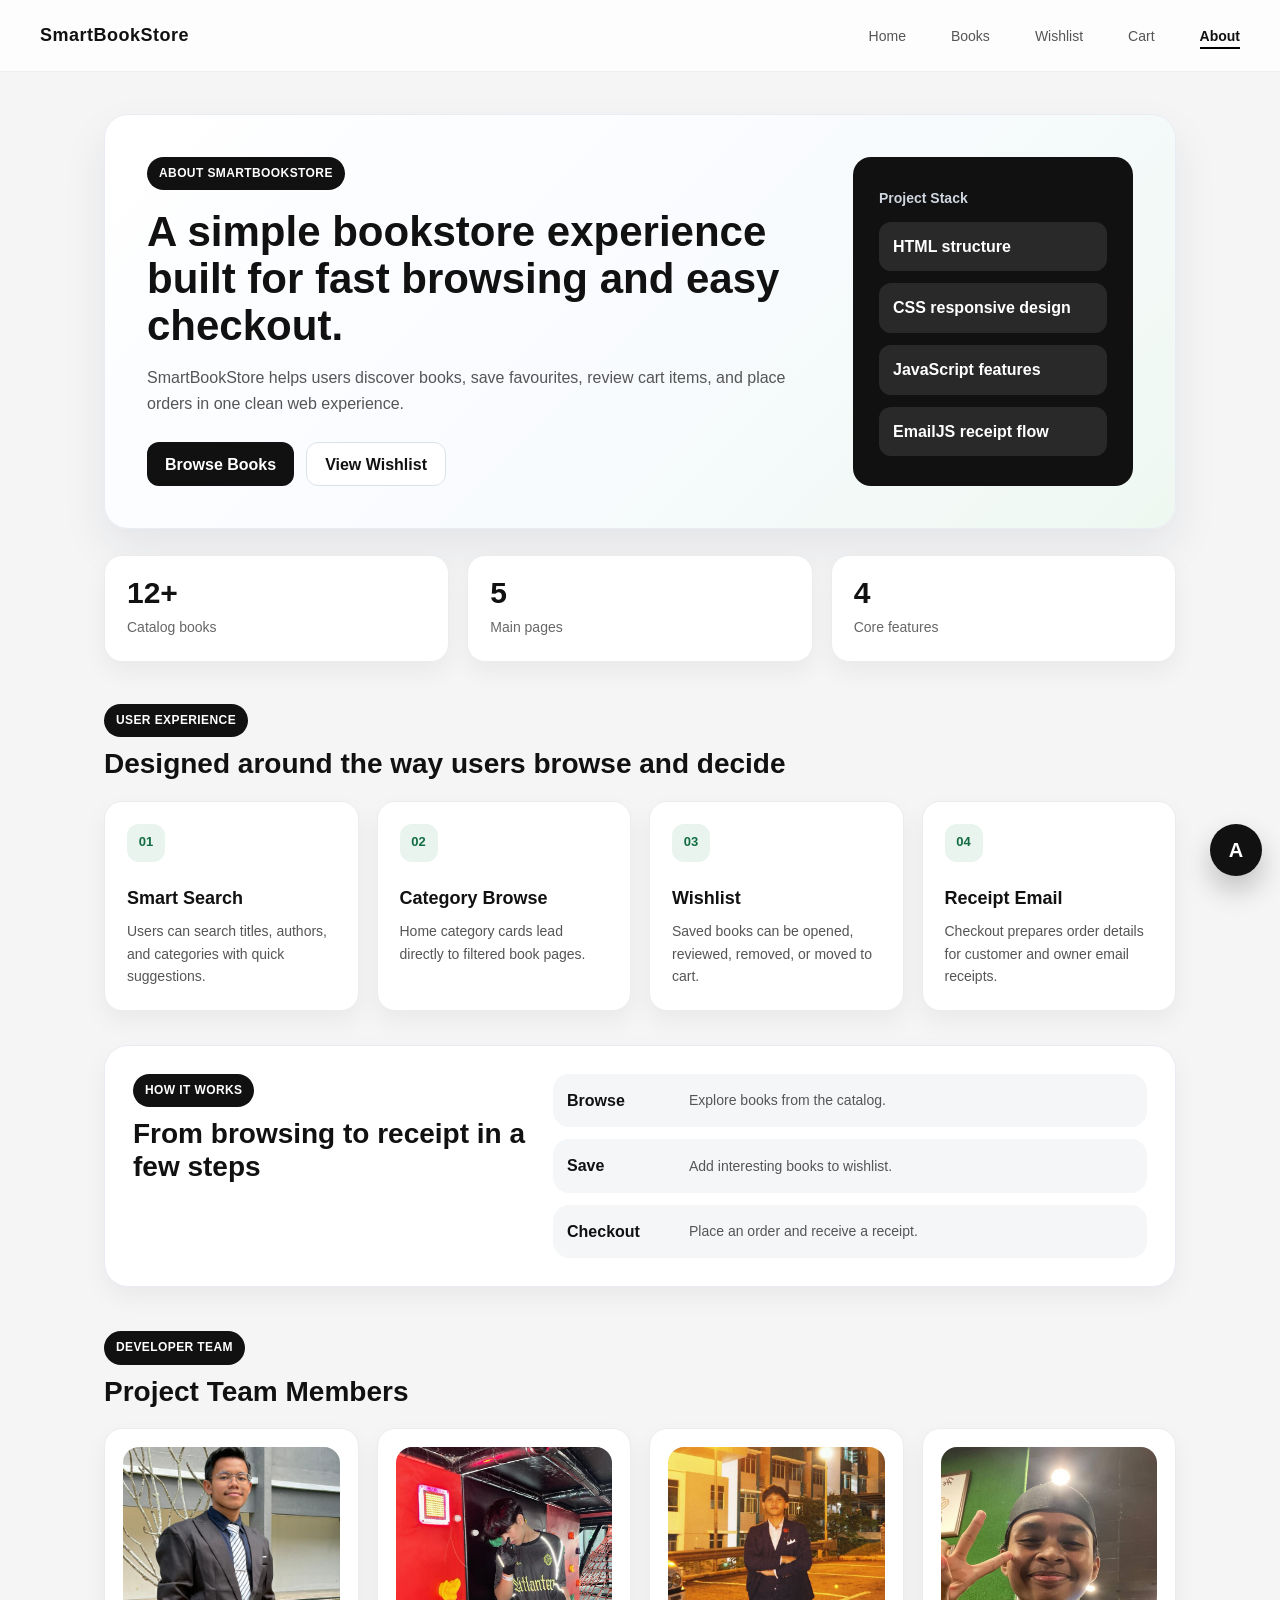
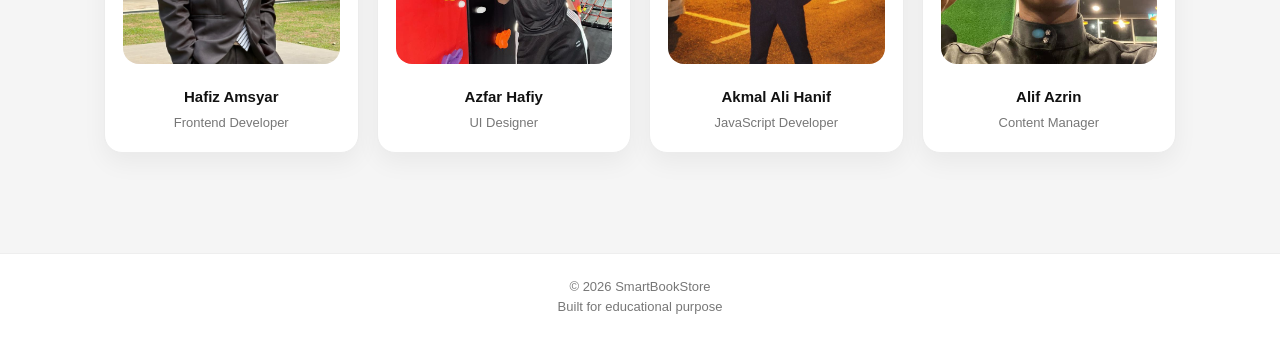
==== commit d51e54f6: "about change" ====
--- a/about.html
+++ b/about.html
@@ -125,13 +125,13 @@
         </article>
 
         <article class="team-member">
-          <img src="https://randomuser.me/api/portraits/men/75.jpg" alt="Akmal Ali Hanif">
+          <img src="image\akmal.jpeg" alt="Akmal Ali Hanif">
           <h3>Akmal Ali Hanif</h3>
           <p>JavaScript Developer</p>
         </article>
 
         <article class="team-member">
-          <img src="https://randomuser.me/api/portraits/men/22.jpg" alt="Alif Azrin">
+          <img src="image\alip.jpeg" alt="Alif Azrin">
           <h3>Alif Azrin</h3>
           <p>Content Manager</p>
         </article>
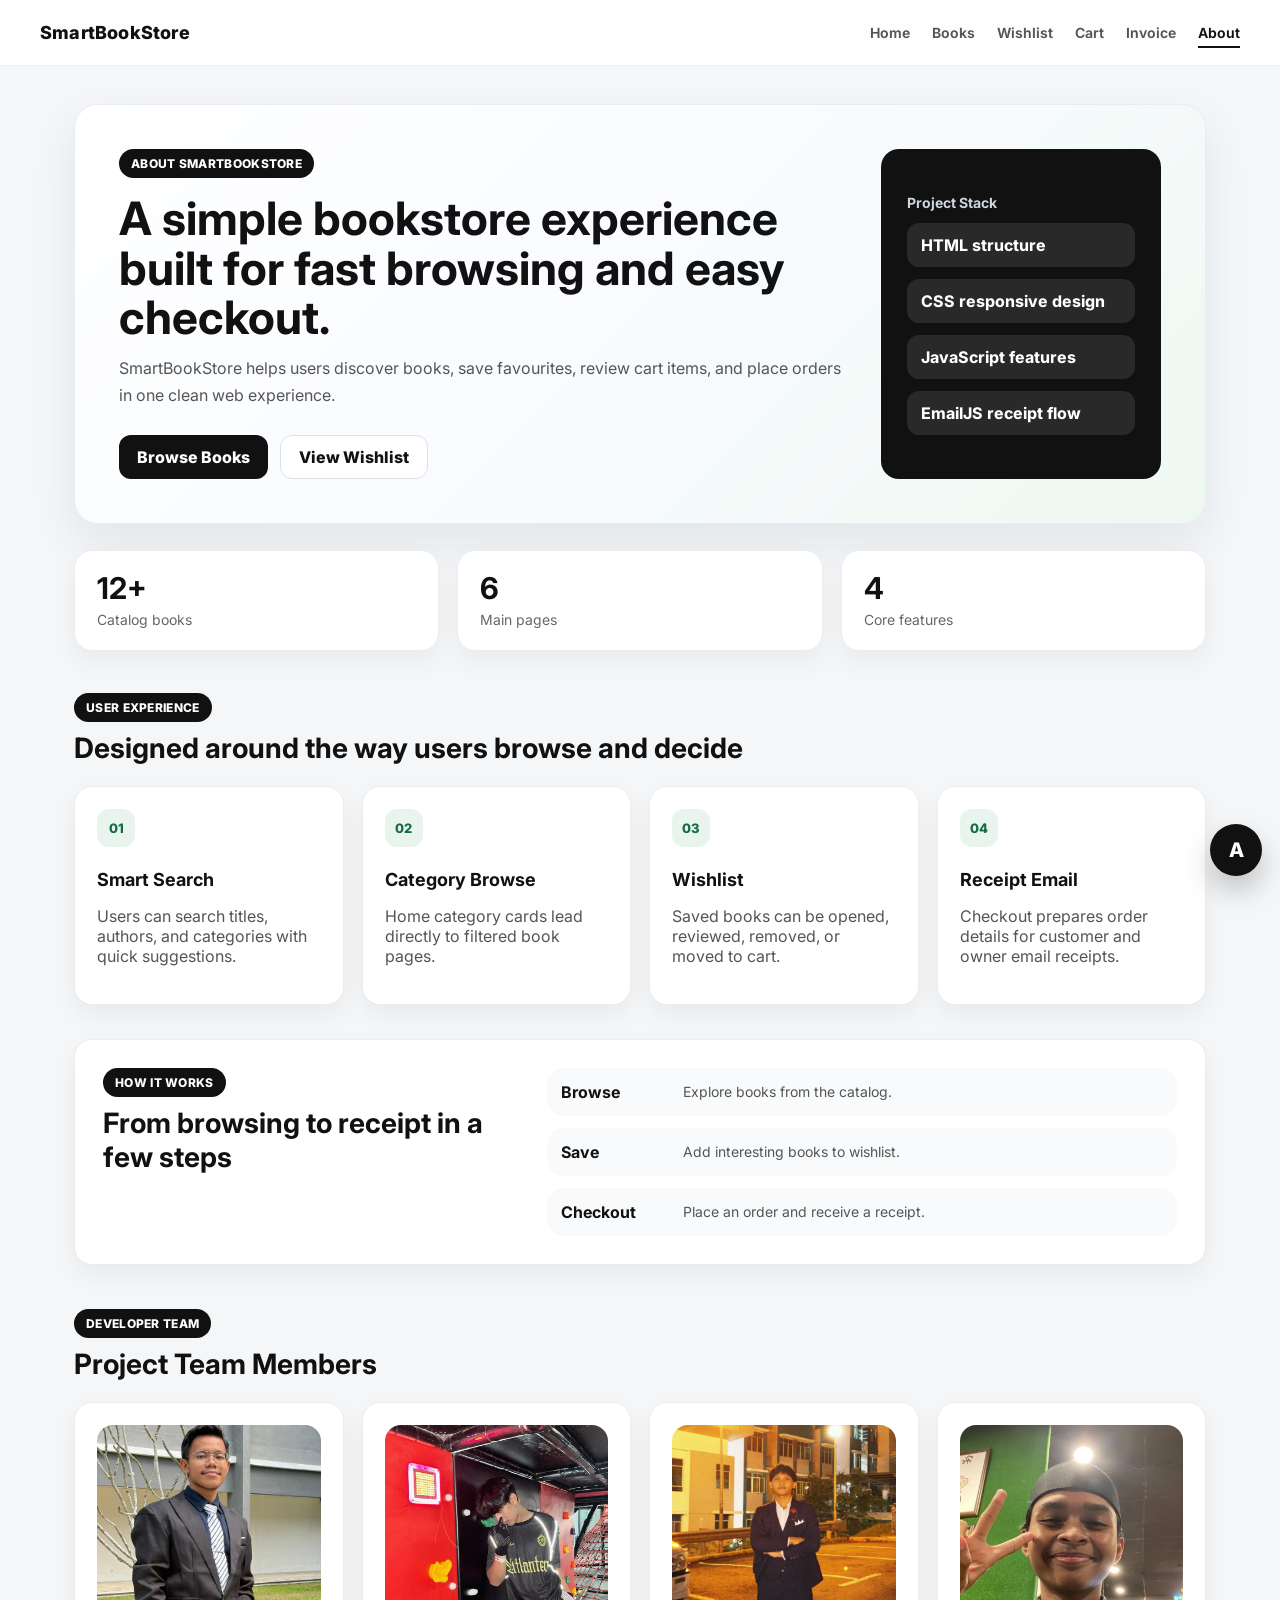
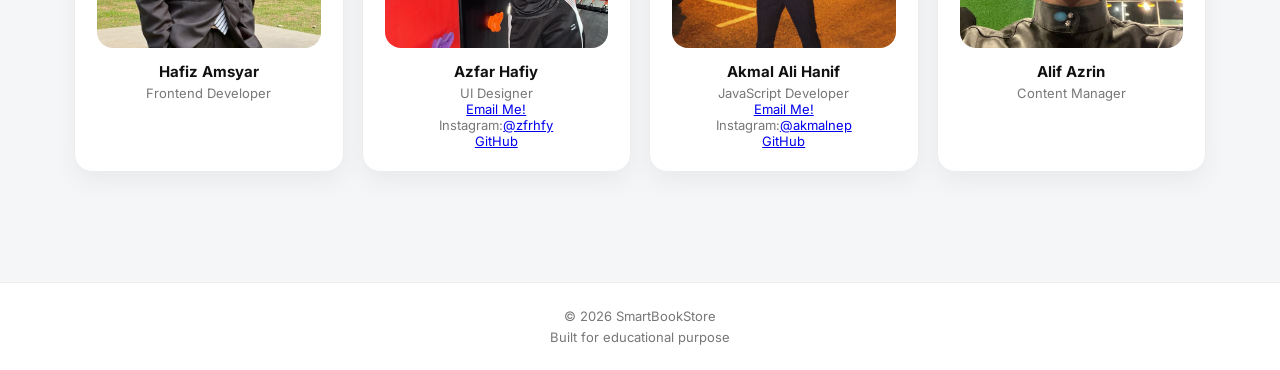
==== commit d0e844a0: "update latest" ====
--- a/about.html
+++ b/about.html
@@ -1,12 +1,13 @@
 <!DOCTYPE html>
-<html>
+<html lang="en">
 <head>
+  <meta charset="UTF-8">
   <meta name="viewport" content="width=device-width, initial-scale=1.0">
   <title>About - SmartBookStore</title>
   <link rel="preconnect" href="https://fonts.googleapis.com">
   <link rel="preconnect" href="https://fonts.gstatic.com" crossorigin>
   <link href="https://fonts.googleapis.com/css2?family=Inter:wght@400;500;600;700;800&display=swap" rel="stylesheet">
-  <link rel="stylesheet" href="style.css">
+  <link rel="stylesheet" href="assets/css/main.css">
 </head>
 
 <body class="about-body">
@@ -19,6 +20,7 @@
         <a href="books.html">Books</a>
         <a href="wishlist.html">Wishlist</a>
         <a href="cart.html">Cart</a>
+        <a href="invoice.html">Invoice</a>
         <a href="about.html" class="active">About</a>
       </nav>
     </header>
@@ -54,7 +56,7 @@
           <span>Catalog books</span>
         </div>
         <div>
-          <strong>5</strong>
+          <strong>6</strong>
           <span>Main pages</span>
         </div>
         <div>
@@ -113,25 +115,31 @@
 
       <section class="team-gallery">
         <article class="team-member">
-          <img src="image/hafiz.jpeg" alt="Hafiz Amsyar">
+          <img src="assets/images/hafiz.jpeg" alt="Hafiz Amsyar">
           <h3>Hafiz Amsyar</h3>
           <p>Frontend Developer</p>
         </article>
 
         <article class="team-member">
-          <img src="image/azfar.jpeg" alt="Azfar Hafiy">
+          <img src="assets/images/azfar.jpeg" alt="Azfar Hafiy">
           <h3>Azfar Hafiy</h3>
           <p>UI Designer</p>
+          <p><a href="mailto:azfarhafiy214@example.com">Email Me!</a></p>
+          <p id="ig">Instagram:<a href="https://instagram.com/zfrhfy" target="_blank" rel="noreferrer">@zfrhfy</a></p>
+          <p><a href="https://github.com/nezzo217" target="_blank" rel="noreferrer">GitHub</a> </p>
         </article>
 
         <article class="team-member">
-          <img src="image\akmal.jpeg" alt="Akmal Ali Hanif">
+          <img src="assets/images/akmal.jpeg" alt="Akmal Ali Hanif">
           <h3>Akmal Ali Hanif</h3>
           <p>JavaScript Developer</p>
+          <p><a href="mailto:akmaldr09@example.com">Email Me!</a></p>
+          <p id="ig">Instagram:<a href="https://instagram.com/akmalnep" target="_blank" rel="noreferrer">@akmalnep</a></p>
+          <p><a href="https://github.com/akmaldr09-hue" target="_blank" rel="noreferrer">GitHub</a> </p>
         </article>
 
         <article class="team-member">
-          <img src="image\alip.jpeg" alt="Alif Azrin">
+          <img src="assets/images/alip.jpeg" alt="Alif Azrin">
           <h3>Alif Azrin</h3>
           <p>Content Manager</p>
         </article>
@@ -144,6 +152,6 @@
     <p>Built for educational purpose</p>
   </footer>
 
-  <script src="script.js?v=accessibility-responsive-email"></script>
+  <script type="module" src="assets/js/main.js"></script>
 </body>
 </html>
--- a/assets/css/main.css
+++ b/assets/css/main.css
@@ -0,0 +1,2329 @@
+/* =========================================================
+   SmartBookStore main stylesheet
+   Struktur: foundation -> layout -> components -> pages -> responsive.
+   ========================================================= */
+
+* {
+  box-sizing: border-box;
+}
+
+:root {
+  --bg: #f4f6f8;
+  --surface: #ffffff;
+  --surface-soft: #f8fafc;
+  --text: #111111;
+  --muted: #555555;
+  --line: #e1e7f0;
+  --accent: #146c43;
+  --accent-soft: #e8f4ed;
+  --shadow: 0 14px 35px rgba(24, 39, 75, 0.08);
+  --radius: 18px;
+}
+
+html {
+  scroll-behavior: smooth;
+}
+
+body {
+  min-width: 0;
+  margin: 0;
+  overflow-x: hidden;
+  background: var(--bg);
+  color: var(--text);
+  font-family: "Inter", "Segoe UI", Arial, sans-serif;
+}
+
+img {
+  max-width: 100%;
+  display: block;
+}
+
+button,
+input,
+select,
+textarea {
+  font: inherit;
+}
+
+button,
+a {
+  -webkit-tap-highlight-color: transparent;
+}
+
+.page-wrapper {
+  min-height: 100vh;
+}
+
+/* Shared navigation digunakan oleh semua page. */
+.navbar {
+  position: sticky;
+  top: 0;
+  z-index: 1000;
+  display: flex;
+  align-items: center;
+  justify-content: space-between;
+  gap: 22px;
+  padding: 22px 40px;
+  border-bottom: 1px solid #eeeeee;
+  background: rgba(255, 255, 255, 0.9);
+  backdrop-filter: blur(10px);
+}
+
+.logo {
+  color: var(--text);
+  font-size: 18px;
+  font-weight: 800;
+  letter-spacing: 0.2px;
+  text-decoration: none;
+}
+
+.header-right,
+.nav-links {
+  display: flex;
+  align-items: center;
+  gap: 22px;
+}
+
+.nav-links a {
+  position: relative;
+  color: var(--muted);
+  font-size: 14px;
+  font-weight: 650;
+  text-decoration: none;
+}
+
+.nav-links a:hover,
+.nav-links a.active {
+  color: var(--text);
+}
+
+.nav-links a.active::after {
+  content: "";
+  position: absolute;
+  left: 0;
+  bottom: -7px;
+  width: 100%;
+  height: 2px;
+  background: var(--text);
+}
+
+.footer {
+  width: 100%;
+  margin-top: 40px;
+  padding: 20px;
+  border-top: 1px solid #eeeeee;
+  background: var(--surface);
+  color: #777777;
+  text-align: center;
+  font-size: 13px;
+}
+
+.footer p {
+  margin: 5px 0;
+}
+
+/* Labels dan buttons dikongsi supaya visual konsisten. */
+.home-label,
+.books-label,
+.cart-label,
+.wishlist-label,
+.detail-label,
+.about-label,
+.invoice-label {
+  display: inline-flex;
+  width: fit-content;
+  padding: 7px 12px;
+  border-radius: 999px;
+  background: var(--text);
+  color: #ffffff;
+  font-size: 12px;
+  font-weight: 800;
+  letter-spacing: 0.3px;
+  text-transform: uppercase;
+}
+
+.hero-btn,
+.wishlist-browse-btn,
+.wishlist-empty a {
+  display: inline-flex;
+  align-items: center;
+  justify-content: center;
+  min-height: 44px;
+  padding: 0 18px;
+  border-radius: 12px;
+  font-weight: 800;
+  text-decoration: none;
+}
+
+.hero-btn.primary,
+.wishlist-browse-btn,
+.wishlist-empty a {
+  background: var(--text);
+  color: #ffffff;
+}
+
+.hero-btn.secondary {
+  border: 1px solid #dce1e7;
+  background: var(--surface);
+  color: var(--text);
+}
+
+.home-page,
+.books-page,
+.cart-page,
+.wishlist-page,
+.detail-container,
+.about-page {
+  max-width: 1180px;
+  margin: 0 auto;
+  padding: 38px 24px 70px;
+}
+
+.home-page {
+  padding-top: 18px;
+}
+
+/* Search and suggestions */
+.search-box {
+  position: relative;
+  width: min(100%, 640px);
+}
+
+.home-page > .search-box,
+.home-search {
+  width: min(100%, 980px);
+  margin: 0 auto 20px;
+}
+
+.header-right .search-box {
+  width: min(38vw, 420px);
+}
+
+.search-box input {
+  width: 100%;
+  padding: 14px 16px;
+  border: 1px solid #d3dae6;
+  border-radius: 14px;
+  background: var(--surface);
+  color: var(--text);
+  outline: none;
+  box-shadow: 0 8px 20px rgba(15, 23, 42, 0.05);
+}
+
+.search-box input:focus {
+  border-color: var(--text);
+  box-shadow: 0 0 0 4px rgba(17, 17, 17, 0.08);
+}
+
+#suggestionBox {
+  position: absolute;
+  top: calc(100% + 8px);
+  left: 0;
+  right: 0;
+  z-index: 1200;
+}
+
+.suggestion-item {
+  display: flex;
+  width: 100%;
+  align-items: center;
+  gap: 12px;
+  margin-bottom: 8px;
+  padding: 11px 12px;
+  border: 1px solid #edf1f7;
+  border-radius: 14px;
+  background: var(--surface);
+  color: var(--text);
+  text-align: left;
+  cursor: pointer;
+  box-shadow: 0 14px 30px rgba(15, 23, 42, 0.12);
+}
+
+.suggestion-item:hover {
+  background: var(--surface-soft);
+}
+
+.suggestion-item img {
+  width: 42px;
+  height: 56px;
+  flex: 0 0 auto;
+  border-radius: 7px;
+  background: #e5e7eb;
+  object-fit: cover;
+}
+
+.suggestion-item strong,
+.suggestion-item small {
+  display: block;
+}
+
+.suggestion-item small {
+  margin-top: 3px;
+  color: var(--muted);
+  font-size: 12px;
+}
+
+.suggestion-item.no-result {
+  justify-content: center;
+  color: var(--muted);
+  cursor: default;
+}
+
+/* Book card component */
+.books,
+.book-grid {
+  display: grid;
+  grid-template-columns: repeat(auto-fill, minmax(220px, 1fr));
+  gap: 18px;
+}
+
+.home-search-source {
+  display: none;
+  margin-top: 28px;
+}
+
+.scroll-container,
+.recommendation-row {
+  display: flex;
+  gap: 16px;
+  overflow-x: auto;
+  padding: 3px 2px 16px;
+}
+
+.scroll-container .book-card,
+.recommendation-row .book-card {
+  flex: 0 0 224px;
+}
+
+.book-card {
+  position: relative;
+  display: flex;
+  min-height: 430px;
+  flex-direction: column;
+  overflow: hidden;
+  padding: 14px;
+  border: 1px solid var(--line);
+  border-radius: var(--radius);
+  background: var(--surface);
+  box-shadow: 0 10px 24px rgba(15, 23, 42, 0.06);
+  transition: transform 0.22s ease, box-shadow 0.22s ease, border-color 0.22s ease;
+}
+
+.book-card:hover {
+  border-color: #b8c8dd;
+  transform: translateY(-5px);
+  box-shadow: 0 18px 35px rgba(15, 23, 42, 0.1);
+}
+
+.book-card img {
+  width: 100%;
+  aspect-ratio: 3 / 4;
+  border-radius: 12px;
+  background: #e5e7eb;
+  object-fit: cover;
+}
+
+.book-card h3 {
+  min-height: 46px;
+  margin: 12px 0 6px;
+  color: var(--text);
+  font-size: 16px;
+  line-height: 1.35;
+}
+
+.price {
+  margin: 0;
+  color: var(--accent);
+  font-size: 17px;
+  font-weight: 850;
+}
+
+.publisher,
+.stock {
+  margin: 7px 0 0;
+  font-size: 13px;
+}
+
+.publisher {
+  color: var(--muted);
+}
+
+.stock {
+  color: #0f766e;
+  font-weight: 750;
+}
+
+.meta {
+  display: flex;
+  flex-wrap: wrap;
+  gap: 7px;
+  margin: 12px 0;
+}
+
+.meta span {
+  padding: 5px 8px;
+  border-radius: 999px;
+  background: var(--accent-soft);
+  color: #344054;
+  font-size: 12px;
+  font-weight: 750;
+}
+
+.book-card > button {
+  width: 100%;
+  min-height: 42px;
+  margin-top: auto;
+  border: 0;
+  border-radius: 12px;
+  background: var(--text);
+  color: #ffffff;
+  cursor: pointer;
+  font-weight: 800;
+}
+
+.book-card > button:hover,
+.clear-filter-btn:hover,
+.checkout-btn:hover,
+.wishlist-actions .add-cart-btn:hover {
+  background: var(--accent);
+}
+
+.card-top {
+  position: absolute;
+  top: 22px;
+  right: 22px;
+  z-index: 2;
+}
+
+.wish-btn {
+  display: inline-flex;
+  width: auto;
+  min-width: 58px;
+  height: 36px;
+  align-items: center;
+  justify-content: center;
+  padding: 0 11px;
+  border: 0;
+  border-radius: 999px;
+  background: rgba(255, 255, 255, 0.94);
+  color: var(--text);
+  box-shadow: 0 8px 18px rgba(15, 23, 42, 0.16);
+  cursor: pointer;
+  font-size: 12px;
+  font-weight: 850;
+}
+
+.wish-btn.saved {
+  background: var(--text);
+  color: #ffffff;
+}
+
+/* Home page */
+.home-hero,
+.about-hero,
+.wishlist-hero,
+.books-hero {
+  display: grid;
+  gap: 32px;
+  padding: 44px;
+  border: 1px solid #e9edf3;
+  border-radius: 24px;
+  background: linear-gradient(135deg, #ffffff 0%, #f9fbff 48%, #eef8f1 100%);
+  box-shadow: 0 20px 45px rgba(24, 39, 75, 0.08);
+}
+
+.home-hero {
+  grid-template-columns: minmax(0, 0.8fr) minmax(460px, 1.2fr);
+  align-items: center;
+}
+
+.home-hero h1,
+.about-page h1,
+.wishlist-hero h1,
+.books-hero h1 {
+  margin: 16px 0 12px;
+  color: var(--text);
+  font-size: 46px;
+  line-height: 1.08;
+  letter-spacing: 0;
+}
+
+.home-hero p,
+.about-hero p,
+.wishlist-hero p,
+.books-hero p,
+.cart-header p {
+  margin: 0;
+  color: var(--muted);
+  line-height: 1.7;
+}
+
+.hero-actions,
+.about-actions {
+  display: flex;
+  flex-wrap: wrap;
+  gap: 12px;
+  margin-top: 26px;
+}
+
+/* Home promotion poster carousel */
+.promo-carousel {
+  position: relative;
+  width: 100vw;
+  min-height: clamp(210px, 18vw, 270px);
+  margin: 0 0 0 calc(50% - 50vw);
+  overflow: hidden;
+  border-radius: 0;
+  background: #111111;
+  box-shadow: none;
+}
+
+.promo-track,
+.promo-slide {
+  width: 100%;
+  height: 100%;
+  min-height: clamp(210px, 18vw, 270px);
+}
+
+.promo-slide {
+  position: absolute;
+  inset: 0;
+  display: grid;
+  grid-template-columns: minmax(260px, 0.7fr) minmax(360px, 1fr);
+  gap: clamp(20px, 4vw, 70px);
+  align-items: center;
+  padding: 26px clamp(54px, 7vw, 120px);
+  opacity: 0;
+  pointer-events: none;
+  transform: translateX(24px);
+  transition: opacity 0.35s ease, transform 0.35s ease;
+}
+
+.promo-slide.is-active {
+  opacity: 1;
+  pointer-events: auto;
+  transform: translateX(0);
+}
+
+.promo-slide span {
+  display: inline-flex;
+  width: fit-content;
+  margin-bottom: 10px;
+  padding: 6px 12px;
+  border-radius: 999px;
+  background: rgba(255, 255, 255, 0.9);
+  color: #111111;
+  font-size: 12px;
+  font-weight: 900;
+  text-transform: uppercase;
+}
+
+.promo-slide h2 {
+  max-width: 620px;
+  margin: 0;
+  color: #ffffff;
+  font-size: clamp(36px, 5vw, 82px);
+  line-height: 0.95;
+}
+
+.promo-slide p {
+  max-width: 520px;
+  margin: 12px 0 18px;
+  color: rgba(255, 255, 255, 0.9);
+  font-size: 17px;
+  font-weight: 750;
+}
+
+.promo-slide a {
+  display: inline-flex;
+  min-height: 42px;
+  align-items: center;
+  justify-content: center;
+  padding: 0 18px;
+  border-radius: 999px;
+  background: #ffffff;
+  color: #111111;
+  font-size: 14px;
+  font-weight: 900;
+  text-decoration: none;
+  text-transform: uppercase;
+}
+
+.promo-sale {
+  background:
+    radial-gradient(circle at 90% 10%, #ffe74d 0 16%, transparent 17%),
+    linear-gradient(110deg, #fff7db 0 44%, #ff2d2d 44% 100%);
+}
+
+.promo-sale h2,
+.promo-sale p {
+  color: #1976c9;
+}
+
+.promo-sale span,
+.promo-clearance span {
+  background: #ff2d2d;
+  color: #ffffff;
+}
+
+.promo-sale a,
+.promo-clearance a {
+  background: #1976c9;
+  color: #ffffff;
+}
+
+.promo-books,
+.gift-cards,
+.wallet-icons {
+  display: flex;
+  align-items: center;
+  justify-content: center;
+  gap: clamp(12px, 2vw, 28px);
+}
+
+.promo-books i {
+  display: grid;
+  width: clamp(82px, 8vw, 128px);
+  height: clamp(118px, 12vw, 174px);
+  place-items: center;
+  padding: 10px;
+  border: 5px solid #ff3030;
+  border-radius: 8px;
+  background: linear-gradient(145deg, #ffd44d, #fff6d7);
+  color: #184d8f;
+  text-align: center;
+  font-size: 13px;
+  font-style: normal;
+  font-weight: 900;
+  box-shadow: 0 12px 20px rgba(0, 0, 0, 0.22);
+}
+
+.promo-gift {
+  background:
+    radial-gradient(circle at 98% 50%, #ffd426 0 18%, transparent 19%),
+    linear-gradient(100deg, #0069c8 0%, #0a9fe3 100%);
+}
+
+.promo-gift h2 {
+  font-size: clamp(34px, 4.5vw, 72px);
+  text-transform: uppercase;
+  text-shadow: 0 2px 8px rgba(0, 0, 0, 0.18);
+}
+
+.gift-cards i {
+  display: grid;
+  width: clamp(86px, 8vw, 142px);
+  height: clamp(64px, 5vw, 90px);
+  place-items: center;
+  border-radius: 12px;
+  color: #ffffff;
+  font-style: normal;
+  font-size: 22px;
+  font-weight: 950;
+  box-shadow: 0 10px 22px rgba(0, 0, 0, 0.18);
+}
+
+.gift-cards i:nth-child(1) {
+  background: linear-gradient(135deg, #ff6b00, #ffb703);
+}
+
+.gift-cards i:nth-child(2) {
+  background: linear-gradient(135deg, #1ea83a, #86d33d);
+}
+
+.gift-cards i:nth-child(3) {
+  background: linear-gradient(135deg, #d00078, #ff5abb);
+}
+
+.gift-cards i:nth-child(4) {
+  background: linear-gradient(135deg, #5f16a8, #8c3cff);
+}
+
+.promo-wallet {
+  background:
+    radial-gradient(circle at 0% 50%, #fff6c7 0 20%, transparent 21%),
+    linear-gradient(100deg, #e6004f 0 54%, #f7f7f7 54% 100%);
+}
+
+.promo-wallet h2 {
+  color: #ffffff;
+  font-size: clamp(32px, 4vw, 64px);
+  text-transform: uppercase;
+}
+
+.promo-wallet p {
+  color: #ffffff;
+}
+
+.wallet-icons i {
+  display: grid;
+  width: clamp(82px, 7vw, 118px);
+  height: clamp(82px, 7vw, 118px);
+  place-items: center;
+  border-radius: 22px;
+  background: #0f70c9;
+  color: #ffffff;
+  font-style: normal;
+  font-size: 24px;
+  font-weight: 950;
+}
+
+.wallet-icons i:nth-child(2) {
+  background: #f06a24;
+}
+
+.promo-clearance {
+  background: linear-gradient(100deg, #fff8c9 0 48%, #ff2c2c 48% 100%);
+}
+
+.promo-clearance h2 {
+  color: #ffffff;
+  font-size: clamp(60px, 8vw, 132px);
+}
+
+.promo-clearance p {
+  color: #ffffff;
+}
+
+.promo-clearance > strong {
+  color: #ff2c2c;
+  font-size: clamp(34px, 4vw, 64px);
+  line-height: 1;
+}
+
+.promo-nav {
+  position: absolute;
+  top: 50%;
+  z-index: 4;
+  display: grid;
+  width: 38px;
+  height: 38px;
+  place-items: center;
+  border: 0;
+  border-radius: 50%;
+  background: rgba(255, 255, 255, 0.78);
+  color: #16858d;
+  cursor: pointer;
+  font-size: 30px;
+  font-weight: 900;
+  transform: translateY(-50%);
+}
+
+.promo-prev {
+  left: 14px;
+}
+
+.promo-next {
+  right: 14px;
+}
+
+.promo-dots {
+  position: absolute;
+  right: 0;
+  bottom: 18px;
+  left: 0;
+  z-index: 4;
+  display: flex;
+  justify-content: center;
+  gap: 9px;
+}
+
+.promo-dots button {
+  width: 12px;
+  height: 12px;
+  padding: 0;
+  border: 1px solid #111111;
+  border-radius: 50%;
+  background: rgba(255, 255, 255, 0.9);
+  cursor: pointer;
+}
+
+.promo-dots button.active {
+  background: #111111;
+}
+
+.home-section {
+  margin-top: 42px;
+}
+
+.section-title {
+  margin-bottom: 18px;
+}
+
+.section-title h2,
+.books-section-heading h2,
+.all-books-heading h2,
+.wishlist-toolbar h2,
+.about-page h2 {
+  margin: 10px 0 0;
+  color: var(--text);
+  font-size: 28px;
+  line-height: 1.2;
+  letter-spacing: 0;
+}
+
+.centered-title {
+  text-align: center;
+}
+
+.popular-category-grid {
+  display: grid;
+  grid-template-columns: repeat(4, minmax(0, 1fr));
+  gap: 34px 28px;
+  margin-top: 28px;
+}
+
+.popular-category-card {
+  display: block;
+  min-height: 250px;
+  padding: 10px;
+  border-radius: var(--radius);
+  color: var(--text);
+  text-align: center;
+  text-decoration: none;
+  transition: 0.25s;
+}
+
+.popular-category-card:hover {
+  background: rgba(255, 255, 255, 0.65);
+  transform: translateY(-5px);
+}
+
+.popular-category-card h3 {
+  margin: 0 0 18px;
+  color: #16858d;
+  font-size: 24px;
+  line-height: 1.2;
+}
+
+.category-covers {
+  position: relative;
+  display: flex;
+  min-height: 180px;
+  align-items: flex-end;
+  justify-content: center;
+}
+
+.category-covers img {
+  width: 30%;
+  height: 150px;
+  border-radius: 2px;
+  object-fit: cover;
+  box-shadow: 0 12px 22px rgba(0, 0, 0, 0.2);
+}
+
+.category-covers img:nth-child(1) {
+  transform: translateX(12px) rotate(-2deg);
+}
+
+.category-covers img:nth-child(2) {
+  z-index: 2;
+  width: 36%;
+  height: 190px;
+}
+
+.category-covers img:nth-child(3) {
+  transform: translateX(-12px) rotate(2deg);
+}
+
+/* Books page */
+.books-hero {
+  grid-template-columns: 1fr auto;
+  align-items: end;
+}
+
+.hero-stats,
+.wishlist-summary {
+  min-width: 150px;
+  padding: 18px;
+  border: 1px solid #e9edf3;
+  border-radius: 20px;
+  background: rgba(255, 255, 255, 0.76);
+  text-align: center;
+}
+
+.hero-stats strong,
+.wishlist-summary strong {
+  display: block;
+  color: var(--accent);
+  font-size: 34px;
+}
+
+.hero-stats span,
+.wishlist-summary span {
+  color: var(--muted);
+  font-size: 13px;
+  font-weight: 700;
+}
+
+.books-toolbar {
+  position: sticky;
+  top: 88px;
+  z-index: 900;
+  display: grid;
+  grid-template-columns: repeat(2, minmax(220px, 1fr)) auto;
+  gap: 14px;
+  align-items: end;
+  margin: 22px 0 30px;
+  padding: 16px;
+  border: 1px solid #e9edf3;
+  border-radius: var(--radius);
+  background: rgba(255, 255, 255, 0.94);
+  box-shadow: 0 14px 30px rgba(15, 23, 42, 0.07);
+  backdrop-filter: blur(10px);
+}
+
+.book-filter span {
+  display: block;
+  margin-bottom: 7px;
+  color: #444444;
+  font-size: 13px;
+  font-weight: 800;
+}
+
+.book-filter select,
+.clear-filter-btn {
+  width: 100%;
+  min-height: 44px;
+  border: 1px solid #cbd5e1;
+  border-radius: 12px;
+  background: var(--surface);
+  color: var(--text);
+  font-weight: 700;
+}
+
+.book-filter select {
+  padding: 0 12px;
+}
+
+.clear-filter-btn {
+  padding: 0 18px;
+  background: var(--text);
+  color: #ffffff;
+  cursor: pointer;
+}
+
+.books-recommendation-section {
+  margin-bottom: 32px;
+}
+
+.books-section-heading {
+  margin-bottom: 16px;
+}
+
+.all-books-heading {
+  display: flex;
+  align-items: flex-end;
+  justify-content: space-between;
+  gap: 18px;
+  margin: 8px 0 18px;
+}
+
+.all-books-heading p {
+  margin: 0;
+  color: var(--muted);
+}
+
+.book-empty-state {
+  margin-top: 16px;
+  padding: 34px;
+  border: 1px dashed #b8c8dd;
+  border-radius: var(--radius);
+  background: var(--surface);
+  text-align: center;
+}
+
+.book-empty-state strong,
+.book-empty-state span {
+  display: block;
+}
+
+.book-empty-state span {
+  margin-top: 8px;
+  color: var(--muted);
+}
+
+/* Wishlist page */
+.wishlist-hero {
+  grid-template-columns: 1fr auto;
+  align-items: end;
+}
+
+.wishlist-toolbar {
+  display: flex;
+  align-items: flex-end;
+  justify-content: space-between;
+  gap: 18px;
+  margin: 28px 0 18px;
+}
+
+.wishlist-toolbar p {
+  margin: 6px 0 0;
+  color: var(--muted);
+}
+
+.wishlist-grid {
+  display: grid;
+  grid-template-columns: repeat(auto-fill, minmax(230px, 1fr));
+  gap: 18px;
+}
+
+.wishlist-card {
+  display: flex;
+  min-height: 390px;
+  flex-direction: column;
+  overflow: hidden;
+  padding: 14px;
+  border: 1px solid var(--line);
+  border-radius: var(--radius);
+  background: var(--surface);
+  box-shadow: 0 10px 24px rgba(15, 23, 42, 0.06);
+  cursor: pointer;
+  transition: 0.22s ease;
+}
+
+.wishlist-card:hover {
+  border-color: #b8c8dd;
+  transform: translateY(-5px);
+}
+
+.wishlist-card img {
+  width: 100%;
+  aspect-ratio: 3 / 4;
+  border-radius: 12px;
+  background: #e5e7eb;
+  object-fit: cover;
+}
+
+.wishlist-card-content {
+  display: flex;
+  flex: 1;
+  flex-direction: column;
+}
+
+.wishlist-card h3 {
+  min-height: 44px;
+  margin: 12px 0 6px;
+  font-size: 16px;
+  line-height: 1.35;
+}
+
+.wishlist-actions {
+  display: grid;
+  grid-template-columns: 1fr 0.85fr;
+  gap: 8px;
+  margin-top: auto;
+  padding-top: 14px;
+}
+
+.wishlist-actions button {
+  min-height: 42px;
+  border: 0;
+  border-radius: 12px;
+  cursor: pointer;
+  font-size: 13px;
+  font-weight: 800;
+}
+
+.wishlist-actions .add-cart-btn {
+  background: var(--text);
+  color: #ffffff;
+}
+
+.wishlist-actions .remove-btn,
+.remove-btn {
+  background: #fff1f1;
+  color: #c62828;
+}
+
+.wishlist-empty {
+  grid-column: 1 / -1;
+  padding: 42px;
+  border: 1px dashed #b8c8dd;
+  border-radius: var(--radius);
+  background: var(--surface);
+  text-align: center;
+}
+
+.wishlist-empty strong,
+.wishlist-empty span {
+  display: block;
+}
+
+.wishlist-empty strong {
+  font-size: 22px;
+}
+
+.wishlist-empty span {
+  margin: 8px 0 18px;
+  color: var(--muted);
+}
+
+/* Cart page */
+.cart-header {
+  display: flex;
+  align-items: flex-end;
+  justify-content: space-between;
+  margin-bottom: 24px;
+}
+
+.cart-header h1 {
+  margin: 14px 0 8px;
+  font-size: 38px;
+  line-height: 1.1;
+}
+
+.cart-layout {
+  display: grid;
+  grid-template-columns: minmax(0, 1fr) 360px;
+  gap: 24px;
+  align-items: start;
+}
+
+.cart-list-panel,
+.checkout-panel {
+  border: 1px solid #e9edf3;
+  border-radius: var(--radius);
+  background: var(--surface);
+  box-shadow: var(--shadow);
+}
+
+.cart-list-panel,
+.checkout-panel {
+  padding: 22px;
+}
+
+.checkout-panel {
+  position: sticky;
+  top: 98px;
+}
+
+.cart-panel-header {
+  display: flex;
+  align-items: center;
+  justify-content: space-between;
+  gap: 16px;
+  margin-bottom: 18px;
+}
+
+.cart-panel-header h2,
+.checkout-panel h2 {
+  margin: 0;
+  font-size: 20px;
+}
+
+#cart-count {
+  color: var(--muted);
+  font-size: 14px;
+  font-weight: 650;
+}
+
+.cart-item {
+  display: flex;
+  align-items: center;
+  gap: 16px;
+  padding: 16px 0;
+  border-bottom: 1px solid #eef1f4;
+}
+
+.cart-item:last-child {
+  border-bottom: 0;
+}
+
+.cart-item img {
+  width: 76px;
+  height: 104px;
+  flex: 0 0 auto;
+  border-radius: 10px;
+  background: #f2f2f2;
+  object-fit: cover;
+}
+
+.cart-info {
+  flex: 1;
+  min-width: 0;
+}
+
+.cart-info h3 {
+  margin: 0;
+  font-size: 16px;
+}
+
+.cart-info .price {
+  margin: 6px 0 12px;
+}
+
+.qty-control {
+  display: flex;
+  width: fit-content;
+  align-items: center;
+  gap: 10px;
+  padding: 5px;
+  border-radius: 999px;
+  background: #f5f6f8;
+}
+
+.qty-control button {
+  width: 30px;
+  height: 30px;
+  border: 0;
+  border-radius: 50%;
+  background: var(--text);
+  color: #ffffff;
+  cursor: pointer;
+  font-weight: 800;
+}
+
+.qty-control span {
+  min-width: 18px;
+  color: var(--text);
+  text-align: center;
+  font-weight: 700;
+}
+
+.cart-right {
+  min-width: 100px;
+  text-align: right;
+}
+
+.subtotal {
+  margin-bottom: 10px;
+  color: var(--text);
+  font-weight: 800;
+}
+
+.remove-btn {
+  border: 0;
+  border-radius: 999px;
+  padding: 7px 10px;
+  cursor: pointer;
+  font-size: 12px;
+  font-weight: 750;
+}
+
+.empty-cart {
+  padding: 42px 20px;
+  border: 1px dashed #d7dde5;
+  border-radius: 14px;
+  background: var(--surface-soft);
+  color: var(--muted);
+  text-align: center;
+}
+
+.checkout-panel label {
+  display: block;
+  margin-top: 16px;
+  color: #333333;
+  font-size: 13px;
+  font-weight: 750;
+}
+
+.checkout-panel input,
+.checkout-panel textarea,
+.checkout-panel select {
+  width: 100%;
+  margin-top: 7px;
+  padding: 12px 13px;
+  border: 1px solid #dce1e7;
+  border-radius: 10px;
+  background: var(--surface);
+  color: var(--text);
+  outline: none;
+}
+
+.checkout-panel input:focus,
+.checkout-panel textarea:focus,
+.checkout-panel select:focus {
+  border-color: var(--text);
+  box-shadow: 0 0 0 3px rgba(17, 17, 17, 0.08);
+}
+
+.voucher-panel {
+  margin-top: 18px;
+  padding: 14px;
+  border: 1px dashed #b8c8dd;
+  border-radius: 14px;
+  background: #fbfdff;
+}
+
+.voucher-panel label {
+  margin-top: 0;
+}
+
+.voucher-control {
+  display: grid;
+  grid-template-columns: minmax(0, 1fr) auto;
+  gap: 8px;
+  margin-top: 7px;
+}
+
+.voucher-control input {
+  margin-top: 0;
+  text-transform: uppercase;
+}
+
+.voucher-control button {
+  min-height: 44px;
+  padding: 0 14px;
+  border: 0;
+  border-radius: 10px;
+  background: var(--text);
+  color: #ffffff;
+  cursor: pointer;
+  font-weight: 800;
+}
+
+#voucher-message {
+  margin: 9px 0 0;
+  color: var(--muted);
+  font-size: 12px;
+  line-height: 1.4;
+}
+
+#voucher-message.success {
+  color: var(--accent);
+  font-weight: 750;
+}
+
+#voucher-message.error {
+  color: #c62828;
+  font-weight: 750;
+}
+
+.cart-summary {
+  margin-top: 20px;
+  padding: 16px;
+  border-radius: 14px;
+  background: var(--surface-soft);
+}
+
+.cart-summary div {
+  display: flex;
+  align-items: center;
+  justify-content: space-between;
+  gap: 16px;
+  padding: 8px 0;
+  color: var(--muted);
+  font-size: 14px;
+}
+
+.cart-summary strong {
+  color: var(--text);
+}
+
+.summary-total {
+  margin-top: 8px;
+  border-top: 1px solid #e1e5eb;
+  font-size: 16px;
+  font-weight: 850;
+}
+
+.checkout-btn {
+  width: 100%;
+  margin-top: 18px;
+  padding: 14px 18px;
+  border: 0;
+  border-radius: 12px;
+  background: var(--text);
+  color: #ffffff;
+  cursor: pointer;
+  font-weight: 800;
+}
+
+/* Invoice page */
+.invoice-page {
+  max-width: 1280px;
+  margin: 0 auto;
+  padding: 38px 24px 70px;
+}
+
+.invoice-shell,
+.invoice-card {
+  border: 1px solid #e9edf3;
+  background: var(--surface);
+}
+
+.invoice-shell {
+  padding: 28px;
+  border-radius: 22px;
+  box-shadow: var(--shadow);
+}
+
+.invoice-header {
+  display: flex;
+  align-items: flex-end;
+  justify-content: space-between;
+  gap: 24px;
+  margin-bottom: 28px;
+}
+
+.invoice-header h1 {
+  margin: 14px 0 6px;
+  font-size: 38px;
+  line-height: 1.1;
+}
+
+.invoice-header p {
+  margin: 0;
+  color: var(--muted);
+}
+
+.invoice-status {
+  min-width: 170px;
+  padding: 16px;
+  border-radius: 16px;
+  background: var(--surface-soft);
+  text-align: right;
+}
+
+.invoice-status strong,
+.invoice-status span {
+  display: block;
+}
+
+.invoice-status strong {
+  color: var(--accent);
+  font-size: 20px;
+}
+
+.invoice-status span {
+  margin-top: 4px;
+  color: var(--muted);
+  font-weight: 750;
+}
+
+.invoice-grid {
+  display: grid;
+  grid-template-columns: minmax(0, 1fr) 340px;
+  gap: 24px;
+  align-items: start;
+}
+
+.invoice-main,
+.invoice-side {
+  display: grid;
+  gap: 18px;
+}
+
+.invoice-card {
+  padding: 22px;
+  border-radius: 18px;
+}
+
+.invoice-card h2 {
+  margin: 0 0 14px;
+  font-size: 21px;
+}
+
+.invoice-card-heading {
+  display: flex;
+  align-items: center;
+  justify-content: space-between;
+  gap: 18px;
+  margin-bottom: 16px;
+}
+
+.invoice-card-heading h2 {
+  margin: 0;
+}
+
+.invoice-card-heading span {
+  color: var(--muted);
+  font-size: 13px;
+  font-weight: 750;
+}
+
+.invoice-table-wrap {
+  overflow-x: auto;
+}
+
+.invoice-table {
+  width: 100%;
+  min-width: 680px;
+  border-collapse: collapse;
+}
+
+.invoice-table th,
+.invoice-table td {
+  padding: 16px 0;
+  border-bottom: 1px solid #eef1f4;
+  text-align: left;
+}
+
+.invoice-table th {
+  color: #344054;
+  font-size: 12px;
+  font-weight: 850;
+  letter-spacing: 0.3px;
+  text-transform: uppercase;
+}
+
+.invoice-table td {
+  vertical-align: top;
+  color: var(--text);
+  font-size: 15px;
+}
+
+.invoice-table td:not(:first-child),
+.invoice-table th:not(:first-child) {
+  text-align: right;
+}
+
+.invoice-table strong,
+.invoice-table span {
+  display: block;
+}
+
+.invoice-table span {
+  margin-top: 6px;
+  color: var(--muted);
+  font-size: 12px;
+}
+
+.tracking-box {
+  display: flex;
+  align-items: center;
+  justify-content: space-between;
+  gap: 16px;
+  padding: 16px;
+  border: 1px solid #dce8f2;
+  border-radius: 16px;
+  background: #f7fbff;
+}
+
+.tracking-box strong,
+.tracking-box span {
+  display: block;
+}
+
+.tracking-box span {
+  margin-top: 4px;
+  color: var(--muted);
+}
+
+.tracking-box a {
+  color: var(--text);
+  font-weight: 800;
+}
+
+.tracking-steps {
+  display: grid;
+  gap: 0;
+  margin: 18px 0 0;
+  padding: 0;
+  list-style: none;
+}
+
+.tracking-steps li {
+  position: relative;
+  display: grid;
+  grid-template-columns: 28px 1fr;
+  gap: 12px;
+  padding-bottom: 18px;
+}
+
+.tracking-steps li::before {
+  content: "";
+  position: absolute;
+  top: 18px;
+  bottom: 0;
+  left: 8px;
+  width: 2px;
+  background: #d8dee8;
+}
+
+.tracking-steps li:last-child::before {
+  display: none;
+}
+
+.tracking-steps li > span {
+  width: 18px;
+  height: 18px;
+  margin-top: 2px;
+  border: 2px solid #cbd5e1;
+  border-radius: 50%;
+  background: var(--surface);
+}
+
+.tracking-steps li.done > span {
+  border-color: var(--accent);
+  background: var(--accent);
+}
+
+.tracking-steps strong,
+.tracking-steps small {
+  display: block;
+}
+
+.tracking-steps small {
+  margin-top: 4px;
+  color: var(--muted);
+}
+
+.invoice-totals p {
+  display: flex;
+  align-items: center;
+  justify-content: space-between;
+  gap: 16px;
+  margin: 0;
+  padding: 9px 0;
+  color: var(--muted);
+}
+
+.invoice-totals strong {
+  color: var(--text);
+}
+
+.invoice-totals .grand-total {
+  margin-top: 8px;
+  border-top: 1px solid #e1e5eb;
+  color: var(--text);
+  font-size: 20px;
+  font-weight: 850;
+}
+
+.address-card p {
+  margin: 8px 0;
+  color: var(--muted);
+  line-height: 1.55;
+}
+
+.address-card strong {
+  color: var(--text);
+}
+
+.invoice-empty {
+  display: grid;
+  min-height: 320px;
+  place-items: center;
+  align-content: center;
+  gap: 10px;
+  text-align: center;
+}
+
+.invoice-empty strong {
+  font-size: 28px;
+}
+
+.invoice-empty span {
+  color: var(--muted);
+}
+
+.invoice-empty a {
+  display: inline-flex;
+  min-height: 42px;
+  align-items: center;
+  justify-content: center;
+  margin-top: 8px;
+  padding: 0 18px;
+  border-radius: 12px;
+  background: var(--text);
+  color: #ffffff;
+  font-weight: 800;
+  text-decoration: none;
+}
+
+/* Detail page */
+.back-link {
+  display: inline-flex;
+  margin-bottom: 18px;
+  color: var(--muted);
+  font-weight: 750;
+  text-decoration: none;
+}
+
+.back-link:hover {
+  color: var(--text);
+}
+
+.detail-card {
+  display: grid;
+  grid-template-columns: 390px minmax(0, 1fr);
+  gap: 34px;
+  align-items: stretch;
+  padding: 28px;
+  border: 1px solid #e9edf3;
+  border-radius: 24px;
+  background: var(--surface);
+  box-shadow: 0 20px 45px rgba(24, 39, 75, 0.08);
+}
+
+.detail-image {
+  display: flex;
+  min-height: 470px;
+  align-items: center;
+  justify-content: center;
+  padding: 24px;
+  border-radius: 20px;
+  background: linear-gradient(135deg, #f8fafc, #eef8f1);
+}
+
+.detail-image img {
+  width: 100%;
+  max-width: 300px;
+  max-height: 420px;
+  border-radius: 16px;
+  object-fit: cover;
+  box-shadow: 0 18px 34px rgba(0, 0, 0, 0.18);
+}
+
+.detail-info {
+  display: flex;
+  flex-direction: column;
+  justify-content: center;
+}
+
+.detail-info h1 {
+  margin: 18px 0 12px;
+  font-size: 38px;
+  line-height: 1.12;
+}
+
+.detail-rating {
+  display: flex;
+  flex-wrap: wrap;
+  gap: 10px;
+  margin-bottom: 18px;
+}
+
+.detail-rating span {
+  padding: 8px 11px;
+  border-radius: 999px;
+  background: var(--surface-soft);
+  color: var(--muted);
+  font-size: 13px;
+  font-weight: 750;
+}
+
+#book-price {
+  margin: 0;
+  color: var(--accent);
+  font-size: 30px;
+  font-weight: 850;
+}
+
+.desc {
+  max-width: 620px;
+  margin: 18px 0;
+  color: var(--muted);
+  line-height: 1.7;
+}
+
+.detail-benefits {
+  display: grid;
+  grid-template-columns: repeat(3, 1fr);
+  gap: 12px;
+  margin: 8px 0 22px;
+}
+
+.detail-benefits div {
+  padding: 14px;
+  border: 1px solid #e9edf3;
+  border-radius: 14px;
+  background: var(--surface-soft);
+}
+
+.detail-benefits strong,
+.detail-benefits span {
+  display: block;
+}
+
+.detail-benefits strong {
+  font-size: 13px;
+}
+
+.detail-benefits span {
+  margin-top: 4px;
+  color: #666666;
+  font-size: 12px;
+}
+
+.detail-actions {
+  display: flex;
+  flex-wrap: wrap;
+  gap: 12px;
+}
+
+.detail-actions button,
+.detail-actions a {
+  display: inline-flex;
+  min-height: 46px;
+  align-items: center;
+  justify-content: center;
+  padding: 0 18px;
+  border-radius: 12px;
+  font-weight: 800;
+  text-decoration: none;
+}
+
+.detail-actions button {
+  border: 0;
+  background: var(--text);
+  color: #ffffff;
+  cursor: pointer;
+}
+
+.detail-actions a {
+  border: 1px solid #dce1e7;
+  background: var(--surface);
+  color: var(--text);
+}
+
+.feedback-section {
+  margin-top: 36px;
+}
+
+.feedback-grid {
+  display: grid;
+  grid-template-columns: repeat(3, 1fr);
+  gap: 18px;
+}
+
+.feedback-card {
+  padding: 20px;
+  border: 1px solid #e9edf3;
+  border-radius: var(--radius);
+  background: var(--surface);
+  box-shadow: 0 10px 24px rgba(0, 0, 0, 0.05);
+}
+
+.feedback-top {
+  display: flex;
+  align-items: center;
+  justify-content: space-between;
+  gap: 12px;
+  margin-bottom: 12px;
+}
+
+.feedback-top span {
+  padding: 6px 9px;
+  border-radius: 999px;
+  background: var(--accent-soft);
+  color: var(--accent);
+  font-size: 12px;
+  font-weight: 800;
+}
+
+.feedback-card p {
+  margin: 0;
+  color: var(--muted);
+  line-height: 1.6;
+}
+
+/* About page */
+.about-hero {
+  grid-template-columns: minmax(0, 1fr) 280px;
+  align-items: stretch;
+}
+
+.about-highlight {
+  display: flex;
+  min-height: 220px;
+  flex-direction: column;
+  justify-content: center;
+  gap: 12px;
+  padding: 26px;
+  border-radius: var(--radius);
+  background: var(--text);
+  color: #ffffff;
+}
+
+.about-highlight strong {
+  color: #cfd6df;
+  font-size: 14px;
+}
+
+.about-highlight span {
+  display: block;
+  padding: 12px 14px;
+  border-radius: 12px;
+  background: rgba(255, 255, 255, 0.1);
+  font-weight: 750;
+}
+
+.about-stats,
+.feature-grid,
+.team-gallery {
+  display: grid;
+  gap: 18px;
+}
+
+.about-stats {
+  grid-template-columns: repeat(3, 1fr);
+  margin: 26px 0 42px;
+}
+
+.feature-grid,
+.team-gallery {
+  grid-template-columns: repeat(4, 1fr);
+}
+
+.about-stats div,
+.feature-card,
+.team-member,
+.about-process {
+  border: 1px solid #ececec;
+  border-radius: var(--radius);
+  background: var(--surface);
+  box-shadow: 0 10px 24px rgba(0, 0, 0, 0.05);
+}
+
+.about-stats div,
+.feature-card,
+.team-member {
+  padding: 22px;
+}
+
+.about-stats strong {
+  display: block;
+  color: var(--text);
+  font-size: 30px;
+  line-height: 1;
+}
+
+.about-stats span {
+  display: block;
+  margin-top: 8px;
+  color: #666666;
+  font-size: 14px;
+}
+
+.about-section-heading {
+  margin-bottom: 20px;
+}
+
+.feature-card {
+  min-height: 190px;
+  transition: 0.25s;
+}
+
+.feature-card:hover,
+.team-member:hover {
+  transform: translateY(-5px);
+}
+
+.feature-card span {
+  display: inline-flex;
+  width: 38px;
+  height: 38px;
+  align-items: center;
+  justify-content: center;
+  border-radius: 12px;
+  background: var(--accent-soft);
+  color: var(--accent);
+  font-size: 13px;
+  font-weight: 800;
+}
+
+.feature-card h3 {
+  margin: 22px 0 8px;
+  font-size: 18px;
+}
+
+.feature-card p,
+.about-page p {
+  color: var(--muted);
+}
+
+.about-process {
+  display: grid;
+  grid-template-columns: 0.8fr 1.2fr;
+  gap: 24px;
+  align-items: start;
+  margin-top: 34px;
+  padding: 28px;
+}
+
+.process-list {
+  display: grid;
+  gap: 12px;
+}
+
+.process-list div {
+  display: grid;
+  grid-template-columns: 110px 1fr;
+  gap: 12px;
+  align-items: center;
+  padding: 14px;
+  border-radius: 16px;
+  background: var(--surface-soft);
+}
+
+.process-list span {
+  color: var(--muted);
+  font-size: 14px;
+}
+
+.team-heading {
+  margin-top: 44px;
+}
+
+.team-member {
+  text-align: center;
+  transition: 0.25s;
+}
+
+.team-member img {
+  width: 100%;
+  aspect-ratio: 1;
+  border-radius: 16px;
+  object-fit: cover;
+}
+
+.team-member h3 {
+  margin: 14px 0 4px;
+  font-size: 15px;
+}
+
+.team-member p {
+  margin: 0;
+  color: #777777;
+  font-size: 13px;
+}
+
+/* Toast */
+#toast {
+  position: fixed;
+  right: 20px;
+  bottom: 20px;
+  z-index: 9999;
+  padding: 12px 18px;
+  border-radius: 12px;
+  background: var(--text);
+  color: #ffffff;
+  opacity: 0;
+  transform: translateY(12px);
+  transition: 0.25s;
+}
+
+#toast.show {
+  opacity: 1;
+  transform: translateY(0);
+}
+
+/* Accessibility tools */
+.accessibility-panel {
+  position: fixed;
+  right: 18px;
+  bottom: 86px;
+  z-index: 2147483647;
+  width: min(320px, calc(100vw - 32px));
+  padding: 16px;
+  border: 1px solid #e9edf3;
+  border-radius: var(--radius);
+  background: var(--surface);
+  box-shadow: 0 18px 45px rgba(24, 39, 75, 0.16);
+  opacity: 0;
+  pointer-events: none;
+  transform: translateY(12px);
+  transition: 0.25s ease;
+}
+
+.accessibility-panel.show {
+  opacity: 1;
+  pointer-events: auto;
+  transform: translateY(0);
+}
+
+.accessibility-panel-header {
+  display: flex;
+  align-items: center;
+  justify-content: space-between;
+  gap: 12px;
+  margin-bottom: 12px;
+}
+
+.accessibility-close,
+.accessibility-grid button,
+.accessibility-reset,
+.accessibility-tab {
+  cursor: pointer;
+  font-weight: 800;
+}
+
+.accessibility-close {
+  width: 34px;
+  height: 34px;
+  border: 0;
+  border-radius: 50%;
+  background: var(--surface-soft);
+  color: var(--text);
+}
+
+.accessibility-grid {
+  display: grid;
+  grid-template-columns: repeat(2, 1fr);
+  gap: 8px;
+}
+
+.accessibility-grid button,
+.accessibility-reset {
+  min-height: 42px;
+  border: 1px solid var(--line);
+  border-radius: 12px;
+  background: var(--surface);
+  color: var(--text);
+  font-size: 13px;
+}
+
+.accessibility-reset {
+  width: 100%;
+  margin-top: 10px;
+  background: var(--text);
+  color: #ffffff;
+}
+
+.accessibility-tab {
+  position: fixed;
+  right: 18px;
+  bottom: 24px;
+  z-index: 2147483647;
+  width: 52px;
+  height: 52px;
+  border: 0;
+  border-radius: 50%;
+  background: var(--text);
+  color: #ffffff;
+  font-size: 20px;
+  box-shadow: 0 14px 28px rgba(0, 0, 0, 0.22);
+}
+
+body.grayscale .page-wrapper,
+body.grayscale .footer {
+  filter: grayscale(100%);
+}
+
+.high-contrast {
+  background: #050505 !important;
+  color: #ffffff !important;
+}
+
+body.negative .page-wrapper,
+body.negative .footer {
+  filter: invert(1);
+}
+
+.accessibility-panel,
+.accessibility-tab {
+  filter: none !important;
+}
+
+.light-bg {
+  background: #ffffff !important;
+}
+
+.underline-links a {
+  text-decoration: underline !important;
+}
+
+.readable-font {
+  font-family: Arial, sans-serif !important;
+}
+
+/* Responsive rules */
+@media (max-width: 980px) {
+  .home-hero,
+  .about-hero,
+  .books-hero,
+  .wishlist-hero,
+  .cart-layout,
+  .detail-card,
+  .about-process {
+    grid-template-columns: 1fr;
+  }
+
+  .popular-category-grid,
+  .feature-grid,
+  .team-gallery {
+    grid-template-columns: repeat(2, minmax(0, 1fr));
+  }
+
+  .detail-image {
+    min-height: auto;
+  }
+}
+
+@media (max-width: 860px) {
+  .navbar,
+  .header-right {
+    align-items: stretch;
+    flex-direction: column;
+  }
+
+  .navbar {
+    padding: 16px;
+  }
+
+  .header-right .search-box,
+  .search-box {
+    width: 100%;
+  }
+
+  .nav-links {
+    width: 100%;
+    gap: 10px;
+    overflow-x: auto;
+    padding-bottom: 4px;
+  }
+
+  .nav-links a {
+    flex: 0 0 auto;
+    padding: 8px 10px;
+    border-radius: 999px;
+    background: var(--surface-soft);
+  }
+
+  .nav-links a.active::after {
+    display: none;
+  }
+
+  .books-toolbar {
+    position: static;
+    grid-template-columns: 1fr;
+  }
+
+  .all-books-heading,
+  .wishlist-toolbar,
+  .invoice-header,
+  .tracking-box {
+    align-items: flex-start;
+    flex-direction: column;
+  }
+
+  .checkout-panel {
+    position: static;
+  }
+}
+
+@media (max-width: 620px) {
+  .home-page,
+  .books-page,
+  .cart-page,
+  .wishlist-page,
+  .detail-container,
+  .about-page,
+  .invoice-page {
+    padding: 28px 14px 52px;
+  }
+
+  .home-hero,
+  .about-hero,
+  .wishlist-hero,
+  .books-hero,
+  .detail-card,
+  .cart-list-panel,
+  .checkout-panel,
+  .invoice-shell,
+  .invoice-card {
+    padding: 20px;
+    border-radius: 16px;
+  }
+
+  .home-hero h1,
+  .about-page h1,
+  .wishlist-hero h1,
+  .books-hero h1,
+  .cart-header h1 {
+    font-size: 30px;
+  }
+
+  .section-title h2,
+  .books-section-heading h2,
+  .all-books-heading h2,
+  .wishlist-toolbar h2,
+  .about-page h2 {
+    font-size: 22px;
+  }
+
+  .books,
+  .book-grid,
+  .popular-category-grid,
+  .about-stats,
+  .feature-grid,
+  .team-gallery,
+  .detail-benefits {
+    grid-template-columns: 1fr;
+  }
+
+  .promo-carousel,
+  .promo-track,
+  .promo-slide {
+    min-height: 320px;
+  }
+
+  .promo-slide {
+    grid-template-columns: 1fr;
+    padding: 28px 48px 58px;
+  }
+
+  .promo-slide h2 {
+    font-size: 34px;
+  }
+
+  .promo-clearance h2 {
+    font-size: 54px;
+  }
+
+  .promo-books,
+  .gift-cards,
+  .wallet-icons,
+  .promo-clearance > strong {
+    display: none;
+  }
+
+  .invoice-grid {
+    grid-template-columns: 1fr;
+  }
+
+  .invoice-header h1 {
+    font-size: 28px;
+  }
+
+  .invoice-status {
+    width: 100%;
+    text-align: left;
+  }
+
+  .scroll-container .book-card,
+  .recommendation-row .book-card {
+    flex-basis: 78vw;
+  }
+
+  .wishlist-actions {
+    grid-template-columns: 1fr;
+  }
+
+  .cart-item {
+    display: grid;
+    grid-template-columns: 70px 1fr;
+    align-items: flex-start;
+  }
+
+  .cart-item img {
+    width: 62px;
+    height: 86px;
+  }
+
+  .cart-right {
+    grid-column: 1 / -1;
+    width: 100%;
+    text-align: left;
+  }
+
+  .process-list div {
+    grid-template-columns: 1fr;
+  }
+
+  .accessibility-panel {
+    right: 12px;
+    bottom: 78px;
+    width: calc(100vw - 56px);
+  }
+
+  .accessibility-tab {
+    right: 12px;
+    bottom: 18px;
+  }
+}
+
+
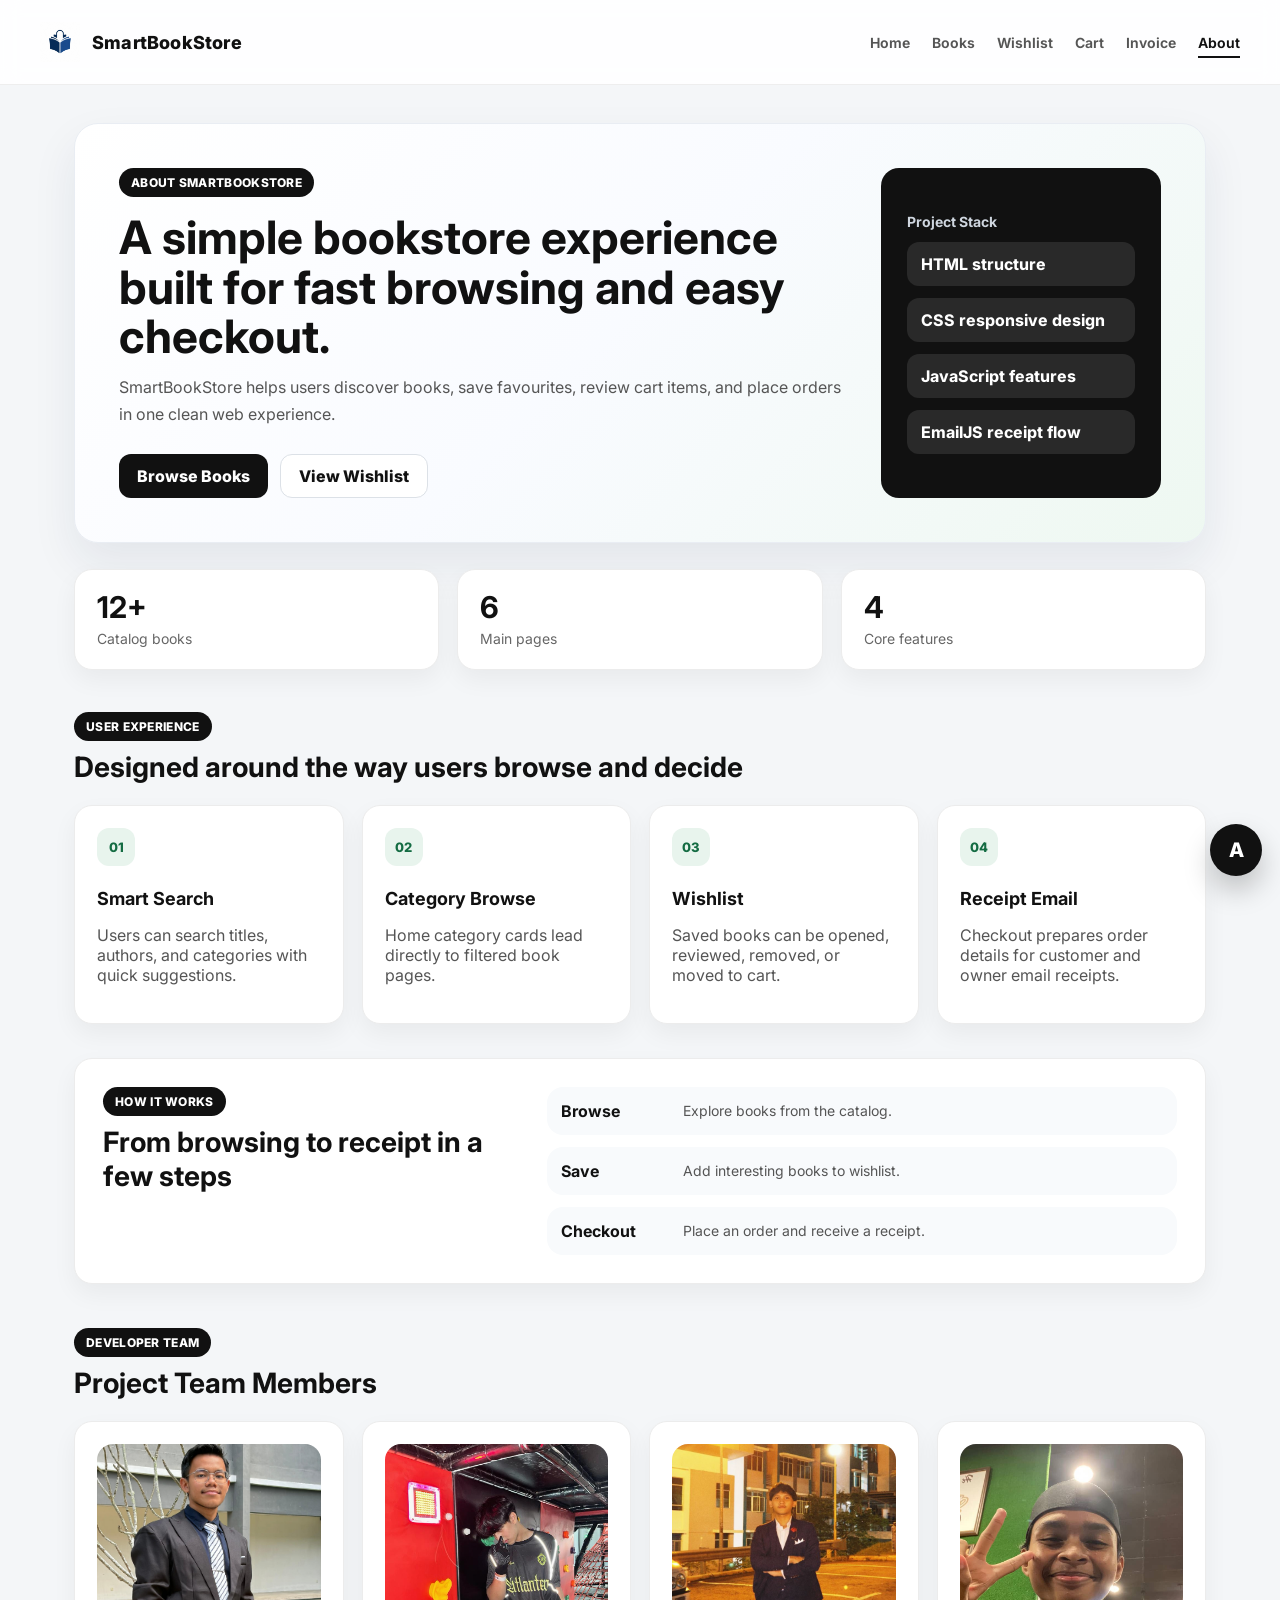
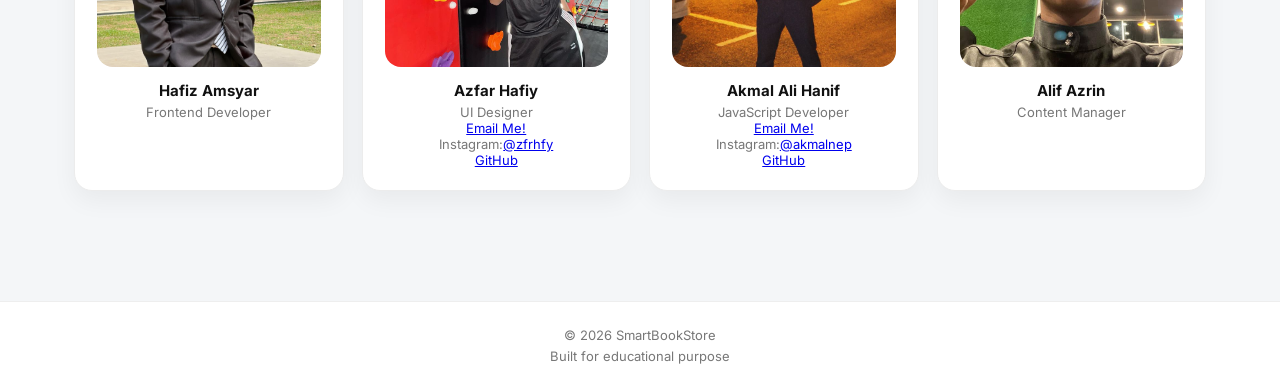
==== commit d0936303: "logo to all pages" ====
--- a/about.html
+++ b/about.html
@@ -13,7 +13,10 @@
 <body class="about-body">
   <div class="page-wrapper">
     <header class="navbar">
-      <a href="index.html" class="logo">SmartBookStore</a>
+      <a href="index.html" class="logo">
+        <img src="assets/images/logo.png" alt="SmartBookStore logo" class="logo-img">
+        <span>SmartBookStore</span>
+      </a>
 
       <nav class="nav-links">
         <a href="index.html">Home</a>
--- a/assets/css/main.css
+++ b/assets/css/main.css
@@ -2310,6 +2310,10 @@
     text-align: left;
   }
 
+  .logo-img {
+    width: 32px;
+  }
+
   .process-list div {
     grid-template-columns: 1fr;
   }
@@ -2326,4 +2330,18 @@
   }
 }
 
-
+.logo {
+  display: flex;
+  align-items: center;
+  gap: 12px;
+}
+
+.logo-img {
+  width: 40px;
+  max-width: 100%;
+  height: auto;
+  display: block;
+  object-fit: contain;
+}
+
+
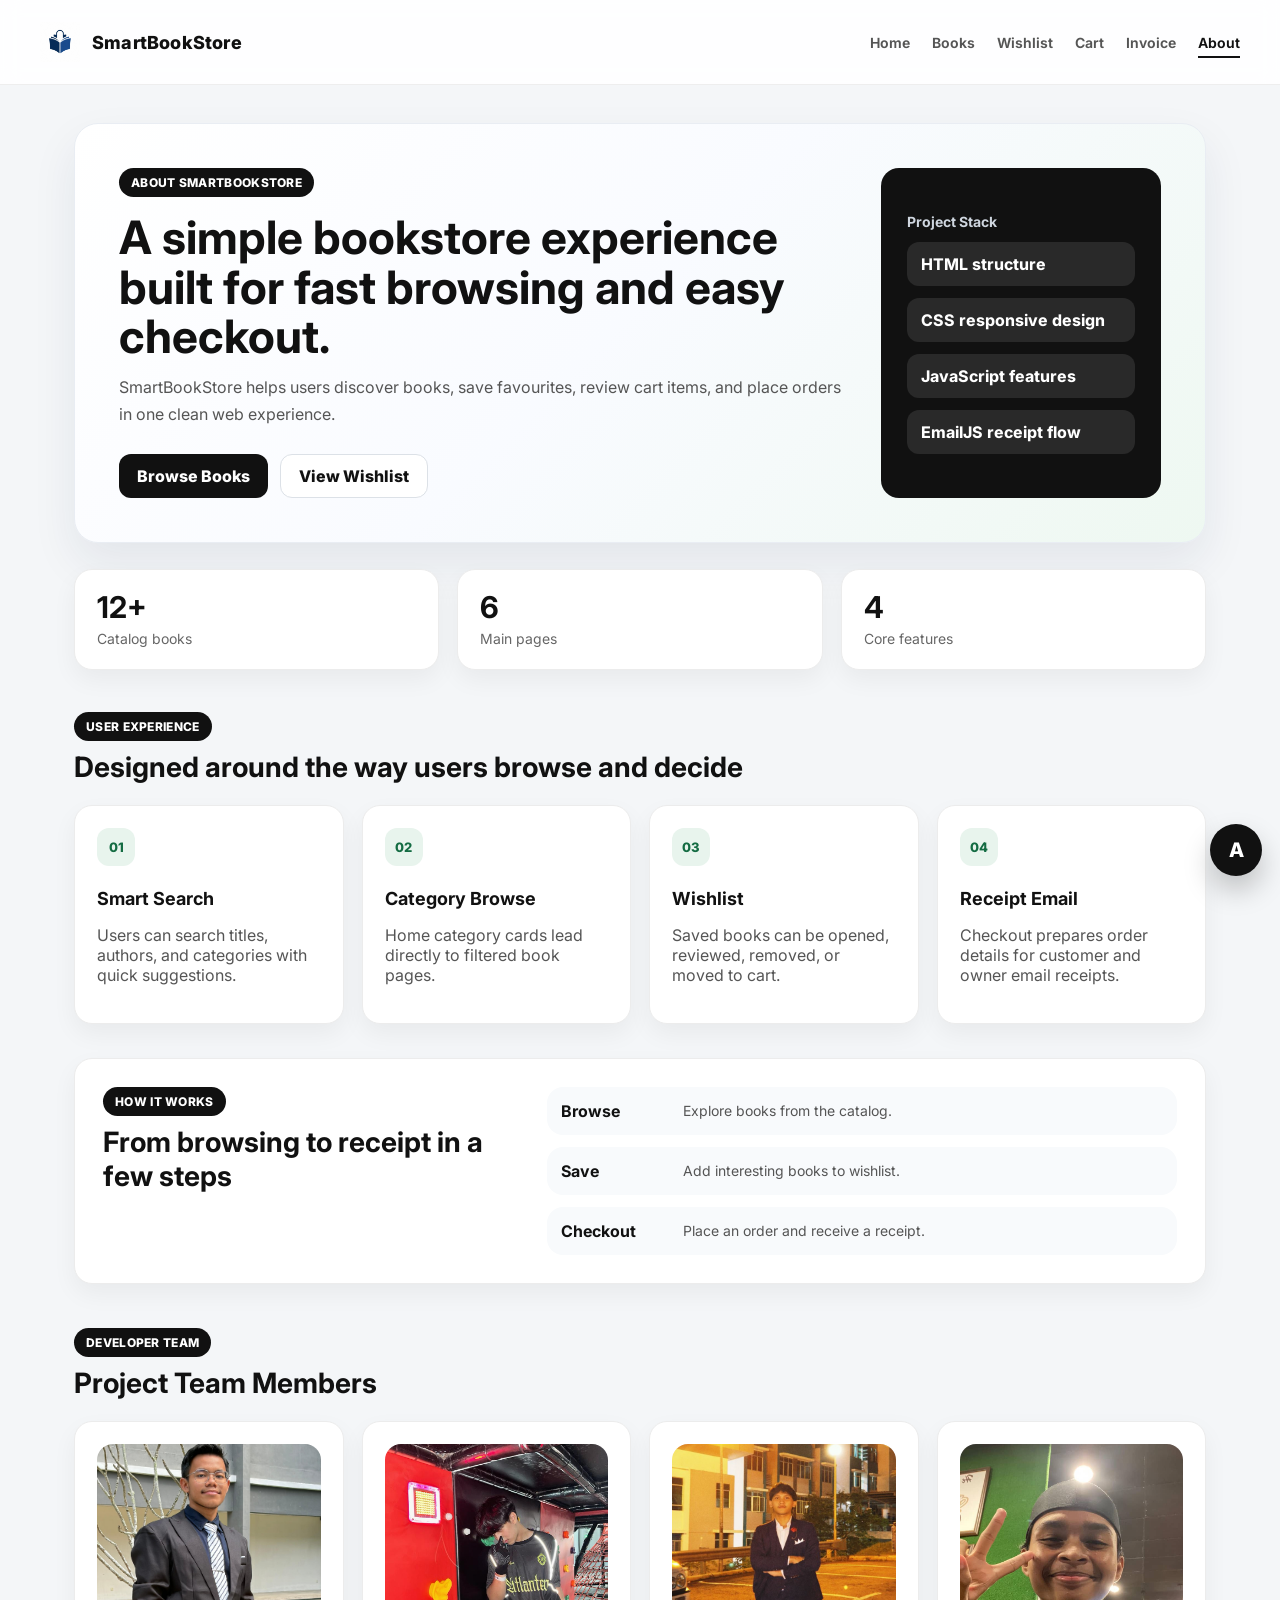
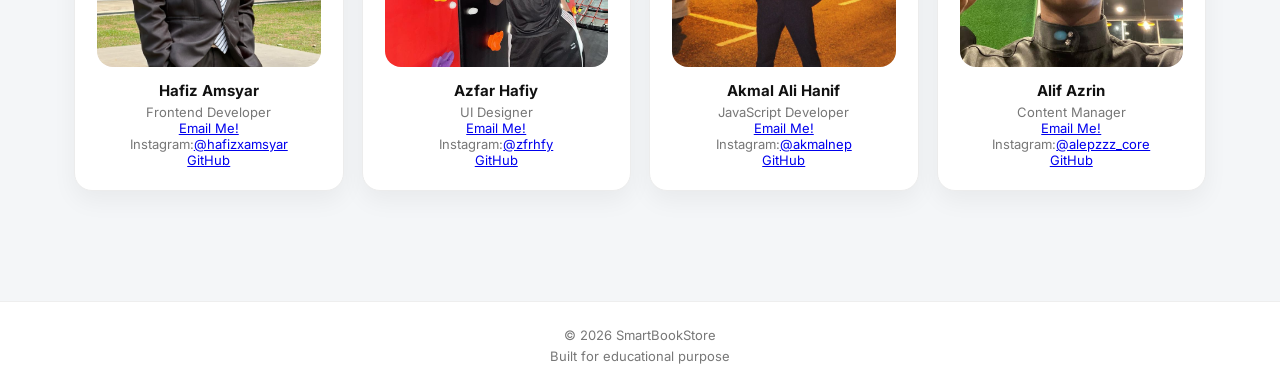
==== commit 2e382373: "responsive phone" ====
--- a/about.html
+++ b/about.html
@@ -121,6 +121,9 @@
           <img src="assets/images/hafiz.jpeg" alt="Hafiz Amsyar">
           <h3>Hafiz Amsyar</h3>
           <p>Frontend Developer</p>
+          <p><a href="mailto: alifazrinx2g@gmail.com">Email Me!</a></p>
+          <p id="ig">Instagram:<a href="https://instagram.com/hafizxamsyar" target="_blank" rel="noreferrer">@hafizxamsyar</a></p>
+          <p><a href="https://github.com/" target="_blank" rel="noreferrer">GitHub</a> </p>
         </article>
 
         <article class="team-member">
@@ -145,6 +148,9 @@
           <img src="assets/images/alip.jpeg" alt="Alif Azrin">
           <h3>Alif Azrin</h3>
           <p>Content Manager</p>
+          <p><a href="mailto: alifazrinx2g@gmail.com">Email Me!</a></p>
+          <p id="ig">Instagram:<a href="https://instagram.com/alepzzz_core" target="_blank" rel="noreferrer">@alepzzz_core</a></p>
+          <p><a href="https://github.com/Leppo99" target="_blank" rel="noreferrer">GitHub</a> </p>
         </article>
       </section>
     </main>
--- a/assets/css/main.css
+++ b/assets/css/main.css
@@ -273,7 +273,7 @@
 .books,
 .book-grid {
   display: grid;
-  grid-template-columns: repeat(auto-fill, minmax(220px, 1fr));
+  grid-template-columns: repeat(auto-fit, minmax(min(210px, 100%), 1fr));
   gap: 18px;
 }
 
@@ -1580,6 +1580,52 @@
   color: var(--text);
   font-size: 20px;
   font-weight: 850;
+}
+
+.history-card p {
+  margin: 0;
+  color: var(--muted);
+}
+
+.history-list {
+  display: grid;
+  gap: 10px;
+}
+
+.history-item {
+  display: flex;
+  align-items: center;
+  justify-content: space-between;
+  gap: 12px;
+  padding: 12px;
+  border: 1px solid #e8edf3;
+  border-radius: 14px;
+  background: var(--surface-soft);
+  color: var(--text);
+  text-decoration: none;
+  transition: 0.2s ease;
+}
+
+.history-item:hover,
+.history-item.active {
+  border-color: #b8c8dd;
+  background: var(--accent-soft);
+}
+
+.history-item strong,
+.history-item small {
+  display: block;
+}
+
+.history-item small {
+  margin-top: 4px;
+  color: var(--muted);
+  font-size: 12px;
+}
+
+.history-item b {
+  flex: 0 0 auto;
+  color: var(--accent);
 }
 
 .address-card p {
@@ -2182,6 +2228,12 @@
     grid-template-columns: 1fr;
   }
 
+  .books,
+  .book-grid,
+  .wishlist-grid {
+    grid-template-columns: repeat(auto-fit, minmax(180px, 1fr));
+  }
+
   .all-books-heading,
   .wishlist-toolbar,
   .invoice-header,
@@ -2235,8 +2287,6 @@
     font-size: 22px;
   }
 
-  .books,
-  .book-grid,
   .popular-category-grid,
   .about-stats,
   .feature-grid,
@@ -2245,6 +2295,73 @@
     grid-template-columns: 1fr;
   }
 
+  .books,
+  .book-grid,
+  .wishlist-grid,
+  .scroll-container,
+  .recommendation-row {
+    display: grid;
+    grid-template-columns: repeat(2, minmax(0, 1fr));
+    gap: 12px;
+    overflow: visible;
+  }
+
+  .book-card,
+  .wishlist-card {
+    min-height: auto;
+    padding: 10px;
+    border-radius: 14px;
+  }
+
+  .book-card img,
+  .wishlist-card img {
+    border-radius: 10px;
+  }
+
+  .book-card h3,
+  .wishlist-card h3 {
+    min-height: 38px;
+    font-size: 13px;
+    line-height: 1.3;
+  }
+
+  .price {
+    font-size: 15px;
+  }
+
+  .publisher,
+  .stock {
+    font-size: 12px;
+  }
+
+  .meta {
+    gap: 5px;
+    margin: 10px 0;
+  }
+
+  .meta span {
+    padding: 4px 6px;
+    font-size: 11px;
+  }
+
+  .book-card > button,
+  .wishlist-actions button {
+    min-height: 38px;
+    font-size: 13px;
+  }
+
+  .card-top {
+    top: 16px;
+    right: 16px;
+  }
+
+  .wish-btn {
+    min-width: 48px;
+    height: 32px;
+    padding: 0 9px;
+    font-size: 11px;
+  }
+
   .promo-carousel,
   .promo-track,
   .promo-slide {
@@ -2286,7 +2403,7 @@
 
   .scroll-container .book-card,
   .recommendation-row .book-card {
-    flex-basis: 78vw;
+    flex-basis: auto;
   }
 
   .wishlist-actions {
@@ -2327,6 +2444,16 @@
   .accessibility-tab {
     right: 12px;
     bottom: 18px;
+  }
+}
+
+@media (max-width: 360px) {
+  .books,
+  .book-grid,
+  .wishlist-grid,
+  .scroll-container,
+  .recommendation-row {
+    grid-template-columns: 1fr;
   }
 }
 
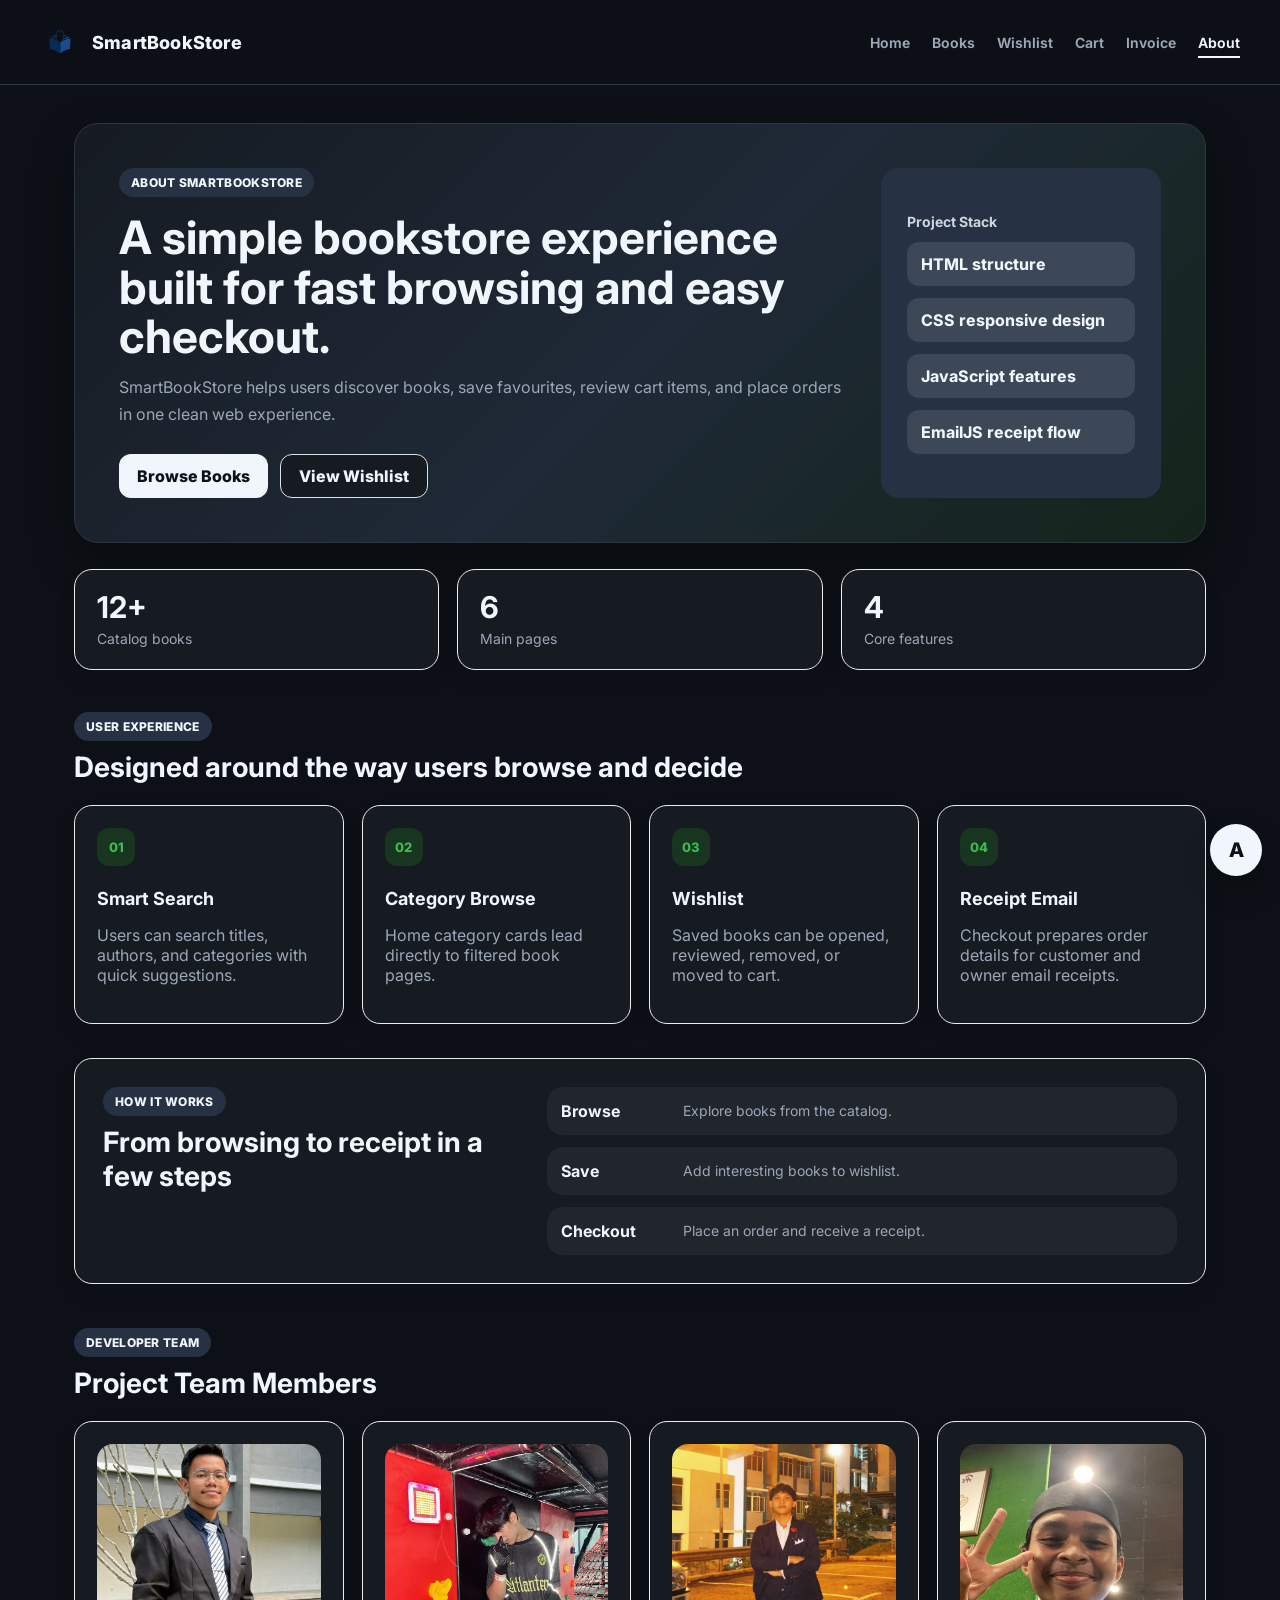
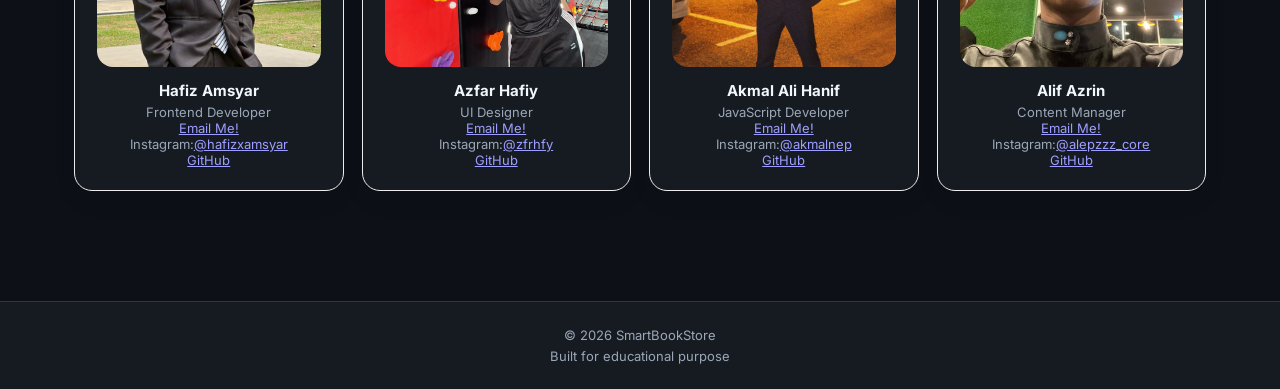
==== commit d679aae2: "note" ====
--- a/about.html
+++ b/about.html
@@ -1,4 +1,5 @@
 <!DOCTYPE html>
+<!-- Presentation note: About page menerangkan identiti SmartBookStore, kelebihan sistem, proses pembelian, dan ahli kumpulan. -->
 <html lang="en">
 <head>
   <meta charset="UTF-8">
--- a/assets/css/main.css
+++ b/assets/css/main.css
@@ -1,6 +1,7 @@
 /* =========================================================
    SmartBookStore main stylesheet
    Struktur: foundation -> layout -> components -> pages -> responsive.
+   Presentation note: File ini kawal rupa keseluruhan website termasuk responsive layout, cards, forms, accessibility panel, dan back-to-top button.
    ========================================================= */
 
 * {
@@ -8,6 +9,30 @@
 }
 
 :root {
+  --bg: #0d1117;
+  --surface: #161b22;
+  --surface-soft: #21262d;
+  --text: #f0f6fc;
+  --muted: #9ba7b7;
+  --line: #30363d;
+  --accent: #3fb950;
+  --accent-soft: #17351f;
+  --nav-bg: rgba(13, 17, 23, 0.9);
+  --glass-bg: rgba(22, 27, 34, 0.88);
+  --hero-bg: linear-gradient(135deg, #161b22 0%, #1f2937 52%, #13251a 100%);
+  --detail-bg: linear-gradient(135deg, #111827, #13251a);
+  --label-bg: #263244;
+  --label-text: #f0f6fc;
+  --button-bg: #f0f6fc;
+  --button-text: #0d1117;
+  --button-hover-bg: #3fb950;
+  --button-hover-text: #08130b;
+  --footer-text: #9ba7b7;
+  --shadow: 0 18px 40px rgba(0, 0, 0, 0.35);
+  --radius: 18px;
+}
+
+body.light-mode {
   --bg: #f4f6f8;
   --surface: #ffffff;
   --surface-soft: #f8fafc;
@@ -16,8 +41,24 @@
   --line: #e1e7f0;
   --accent: #146c43;
   --accent-soft: #e8f4ed;
+  --nav-bg: rgba(255, 255, 255, 0.9);
+  --glass-bg: rgba(255, 255, 255, 0.94);
+  --hero-bg: linear-gradient(135deg, #ffffff 0%, #f9fbff 48%, #eef8f1 100%);
+  --detail-bg: linear-gradient(135deg, #f8fafc, #eef8f1);
+  --label-bg: #111111;
+  --label-text: #ffffff;
+  --button-bg: #111111;
+  --button-text: #ffffff;
+  --button-hover-bg: #146c43;
+  --button-hover-text: #ffffff;
+  --footer-text: #777777;
   --shadow: 0 14px 35px rgba(24, 39, 75, 0.08);
-  --radius: 18px;
+}
+
+body.light-mode .wishlist-actions .remove-btn,
+body.light-mode .remove-btn {
+  background: #fff1f1;
+  color: #c62828;
 }
 
 html {
@@ -30,7 +71,12 @@
   overflow-x: hidden;
   background: var(--bg);
   color: var(--text);
+  color-scheme: dark;
   font-family: "Inter", "Segoe UI", Arial, sans-serif;
+}
+
+body.light-mode {
+  color-scheme: light;
 }
 
 img {
@@ -64,8 +110,8 @@
   justify-content: space-between;
   gap: 22px;
   padding: 22px 40px;
-  border-bottom: 1px solid #eeeeee;
-  background: rgba(255, 255, 255, 0.9);
+  border-bottom: 1px solid var(--line);
+  background: var(--nav-bg);
   backdrop-filter: blur(10px);
 }
 
@@ -111,9 +157,9 @@
   width: 100%;
   margin-top: 40px;
   padding: 20px;
-  border-top: 1px solid #eeeeee;
+  border-top: 1px solid var(--line);
   background: var(--surface);
-  color: #777777;
+  color: var(--footer-text);
   text-align: center;
   font-size: 13px;
 }
@@ -134,8 +180,8 @@
   width: fit-content;
   padding: 7px 12px;
   border-radius: 999px;
-  background: var(--text);
-  color: #ffffff;
+  background: var(--label-bg);
+  color: var(--label-text);
   font-size: 12px;
   font-weight: 800;
   letter-spacing: 0.3px;
@@ -158,8 +204,8 @@
 .hero-btn.primary,
 .wishlist-browse-btn,
 .wishlist-empty a {
-  background: var(--text);
-  color: #ffffff;
+  background: var(--button-bg);
+  color: var(--button-text);
 }
 
 .hero-btn.secondary {
@@ -199,6 +245,12 @@
   width: min(38vw, 420px);
 }
 
+.search-control {
+  display: grid;
+  grid-template-columns: minmax(0, 1fr) 44px;
+  gap: 6px;
+}
+
 .search-box input {
   width: 100%;
   padding: 14px 16px;
@@ -208,6 +260,45 @@
   color: var(--text);
   outline: none;
   box-shadow: 0 8px 20px rgba(15, 23, 42, 0.05);
+}
+
+.search-submit {
+  display: grid;
+  min-width: 44px;
+  min-height: 48px;
+  place-items: center;
+  border: 0;
+  border-radius: 10px;
+  background: transparent;
+  color: var(--text);
+  cursor: pointer;
+}
+
+.search-submit span {
+  position: relative;
+  width: 18px;
+  height: 18px;
+  border: 3px solid currentColor;
+  border-radius: 50%;
+}
+
+.search-submit span::after {
+  content: "";
+  position: absolute;
+  right: -8px;
+  bottom: -6px;
+  width: 10px;
+  height: 3px;
+  border-radius: 999px;
+  background: currentColor;
+  transform: rotate(45deg);
+  transform-origin: left center;
+}
+
+.search-submit:hover,
+.search-submit:focus-visible {
+  background: var(--surface-soft);
+  color: var(--accent);
 }
 
 .search-box input:focus {
@@ -349,7 +440,7 @@
 }
 
 .stock {
-  color: #0f766e;
+  color: var(--accent);
   font-weight: 750;
 }
 
@@ -364,7 +455,7 @@
   padding: 5px 8px;
   border-radius: 999px;
   background: var(--accent-soft);
-  color: #344054;
+  color: var(--text);
   font-size: 12px;
   font-weight: 750;
 }
@@ -375,8 +466,8 @@
   margin-top: auto;
   border: 0;
   border-radius: 12px;
-  background: var(--text);
-  color: #ffffff;
+  background: var(--button-bg);
+  color: var(--button-text);
   cursor: pointer;
   font-weight: 800;
 }
@@ -385,7 +476,8 @@
 .clear-filter-btn:hover,
 .checkout-btn:hover,
 .wishlist-actions .add-cart-btn:hover {
-  background: var(--accent);
+  background: var(--button-hover-bg);
+  color: var(--button-hover-text);
 }
 
 .card-top {
@@ -405,7 +497,7 @@
   padding: 0 11px;
   border: 0;
   border-radius: 999px;
-  background: rgba(255, 255, 255, 0.94);
+  background: var(--glass-bg);
   color: var(--text);
   box-shadow: 0 8px 18px rgba(15, 23, 42, 0.16);
   cursor: pointer;
@@ -414,8 +506,8 @@
 }
 
 .wish-btn.saved {
-  background: var(--text);
-  color: #ffffff;
+  background: var(--button-bg);
+  color: var(--button-text);
 }
 
 /* Home page */
@@ -426,10 +518,10 @@
   display: grid;
   gap: 32px;
   padding: 44px;
-  border: 1px solid #e9edf3;
+  border: 1px solid var(--line);
   border-radius: 24px;
-  background: linear-gradient(135deg, #ffffff 0%, #f9fbff 48%, #eef8f1 100%);
-  box-shadow: 0 20px 45px rgba(24, 39, 75, 0.08);
+  background: var(--hero-bg);
+  box-shadow: var(--shadow);
 }
 
 .home-hero {
@@ -785,7 +877,7 @@
 }
 
 .popular-category-card:hover {
-  background: rgba(255, 255, 255, 0.65);
+  background: var(--surface-soft);
   transform: translateY(-5px);
 }
 
@@ -836,9 +928,9 @@
 .wishlist-summary {
   min-width: 150px;
   padding: 18px;
-  border: 1px solid #e9edf3;
+  border: 1px solid var(--line);
   border-radius: 20px;
-  background: rgba(255, 255, 255, 0.76);
+  background: var(--glass-bg);
   text-align: center;
 }
 
@@ -857,26 +949,23 @@
 }
 
 .books-toolbar {
-  position: sticky;
-  top: 88px;
-  z-index: 900;
   display: grid;
   grid-template-columns: repeat(2, minmax(220px, 1fr)) auto;
   gap: 14px;
   align-items: end;
   margin: 22px 0 30px;
   padding: 16px;
-  border: 1px solid #e9edf3;
+  border: 1px solid var(--line);
   border-radius: var(--radius);
-  background: rgba(255, 255, 255, 0.94);
-  box-shadow: 0 14px 30px rgba(15, 23, 42, 0.07);
+  background: var(--glass-bg);
+  box-shadow: var(--shadow);
   backdrop-filter: blur(10px);
 }
 
 .book-filter span {
   display: block;
   margin-bottom: 7px;
-  color: #444444;
+  color: var(--muted);
   font-size: 13px;
   font-weight: 800;
 }
@@ -898,8 +987,8 @@
 
 .clear-filter-btn {
   padding: 0 18px;
-  background: var(--text);
-  color: #ffffff;
+  background: var(--button-bg);
+  color: var(--button-text);
   cursor: pointer;
 }
 
@@ -941,6 +1030,49 @@
 .book-empty-state span {
   margin-top: 8px;
   color: var(--muted);
+}
+
+.book-empty-state .clear-filter-btn {
+  width: auto;
+  min-width: 150px;
+  margin-top: 18px;
+}
+
+/* Back-to-top button muncul selepas user scroll jauh dalam Books page. */
+.back-to-top-btn {
+  position: fixed;
+  right: 18px;
+  bottom: 92px;
+  z-index: 1800;
+  display: grid;
+  width: 48px;
+  height: 48px;
+  place-items: center;
+  border: 1px solid var(--line);
+  border-radius: 50%;
+  background: var(--button-bg);
+  color: var(--button-text);
+  cursor: pointer;
+  box-shadow: 0 14px 28px rgba(0, 0, 0, 0.22);
+  font-size: 22px;
+  font-weight: 900;
+  opacity: 0;
+  pointer-events: none;
+  transform: translateY(12px);
+  transition: opacity 0.2s ease, transform 0.2s ease, background 0.2s ease, color 0.2s ease;
+}
+
+.back-to-top-btn.show {
+  opacity: 1;
+  pointer-events: auto;
+  transform: translateY(0);
+}
+
+.back-to-top-btn:hover,
+.back-to-top-btn:focus-visible {
+  background: var(--button-hover-bg);
+  color: var(--button-hover-text);
+  outline: none;
 }
 
 /* Wishlist page */
@@ -1026,14 +1158,14 @@
 }
 
 .wishlist-actions .add-cart-btn {
-  background: var(--text);
-  color: #ffffff;
+  background: var(--button-bg);
+  color: var(--button-text);
 }
 
 .wishlist-actions .remove-btn,
 .remove-btn {
-  background: #fff1f1;
-  color: #c62828;
+  background: #351b1f;
+  color: #ff9aa5;
 }
 
 .wishlist-empty {
@@ -1135,7 +1267,7 @@
   height: 104px;
   flex: 0 0 auto;
   border-radius: 10px;
-  background: #f2f2f2;
+  background: var(--surface-soft);
   object-fit: cover;
 }
 
@@ -1160,7 +1292,7 @@
   gap: 10px;
   padding: 5px;
   border-radius: 999px;
-  background: #f5f6f8;
+  background: var(--surface-soft);
 }
 
 .qty-control button {
@@ -1168,8 +1300,8 @@
   height: 30px;
   border: 0;
   border-radius: 50%;
-  background: var(--text);
-  color: #ffffff;
+  background: var(--button-bg);
+  color: var(--button-text);
   cursor: pointer;
   font-weight: 800;
 }
@@ -1202,6 +1334,9 @@
 }
 
 .empty-cart {
+  display: grid;
+  justify-items: center;
+  gap: 10px;
   padding: 42px 20px;
   border: 1px dashed #d7dde5;
   border-radius: 14px;
@@ -1210,10 +1345,33 @@
   text-align: center;
 }
 
+.empty-cart strong {
+  color: var(--text);
+  font-size: 22px;
+}
+
+.empty-cart span {
+  max-width: 360px;
+}
+
+.empty-cart a {
+  display: inline-flex;
+  min-height: 42px;
+  align-items: center;
+  justify-content: center;
+  margin-top: 4px;
+  padding: 0 18px;
+  border-radius: 12px;
+  background: var(--button-bg);
+  color: var(--button-text);
+  font-weight: 800;
+  text-decoration: none;
+}
+
 .checkout-panel label {
   display: block;
   margin-top: 16px;
-  color: #333333;
+  color: var(--muted);
   font-size: 13px;
   font-weight: 750;
 }
@@ -1243,7 +1401,7 @@
   padding: 14px;
   border: 1px dashed #b8c8dd;
   border-radius: 14px;
-  background: #fbfdff;
+  background: var(--surface-soft);
 }
 
 .voucher-panel label {
@@ -1267,8 +1425,8 @@
   padding: 0 14px;
   border: 0;
   border-radius: 10px;
-  background: var(--text);
-  color: #ffffff;
+  background: var(--button-bg);
+  color: var(--button-text);
   cursor: pointer;
   font-weight: 800;
 }
@@ -1324,26 +1482,50 @@
   padding: 14px 18px;
   border: 0;
   border-radius: 12px;
-  background: var(--text);
-  color: #ffffff;
+  background: var(--button-bg);
+  color: var(--button-text);
   cursor: pointer;
   font-weight: 800;
 }
 
 /* Invoice page */
 .invoice-page {
+  width: 100%;
   max-width: 1280px;
   margin: 0 auto;
   padding: 38px 24px 70px;
 }
 
+.order-confirmation {
+  display: grid;
+  gap: 5px;
+  margin-bottom: 18px;
+  padding: 16px 18px;
+  border: 1px solid rgba(63, 185, 80, 0.45);
+  border-radius: 16px;
+  background: var(--accent-soft);
+}
+
+.order-confirmation strong {
+  color: var(--accent);
+  font-size: 18px;
+}
+
+.order-confirmation span {
+  color: var(--muted);
+  line-height: 1.5;
+}
+
 .invoice-shell,
 .invoice-card {
-  border: 1px solid #e9edf3;
+  min-width: 0;
+  border: 1px solid var(--line);
   background: var(--surface);
 }
 
 .invoice-shell {
+  width: 100%;
+  overflow: hidden;
   padding: 28px;
   border-radius: 22px;
   box-shadow: var(--shadow);
@@ -1361,6 +1543,7 @@
   margin: 14px 0 6px;
   font-size: 38px;
   line-height: 1.1;
+  overflow-wrap: anywhere;
 }
 
 .invoice-header p {
@@ -1402,6 +1585,7 @@
 .invoice-main,
 .invoice-side {
   display: grid;
+  min-width: 0;
   gap: 18px;
 }
 
@@ -1434,6 +1618,7 @@
 }
 
 .invoice-table-wrap {
+  max-width: 100%;
   overflow-x: auto;
 }
 
@@ -1451,7 +1636,7 @@
 }
 
 .invoice-table th {
-  color: #344054;
+  color: var(--muted);
   font-size: 12px;
   font-weight: 850;
   letter-spacing: 0.3px;
@@ -1472,6 +1657,7 @@
 .invoice-table strong,
 .invoice-table span {
   display: block;
+  overflow-wrap: anywhere;
 }
 
 .invoice-table span {
@@ -1488,7 +1674,7 @@
   padding: 16px;
   border: 1px solid #dce8f2;
   border-radius: 16px;
-  background: #f7fbff;
+  background: var(--surface-soft);
 }
 
 .tracking-box strong,
@@ -1587,6 +1773,33 @@
   color: var(--muted);
 }
 
+.history-heading {
+  align-items: flex-start;
+}
+
+.history-tools {
+  display: inline-flex;
+  align-items: center;
+  gap: 10px;
+}
+
+.history-clear-btn {
+  min-height: 32px;
+  padding: 0 10px;
+  border: 1px solid rgba(255, 154, 165, 0.45);
+  border-radius: 999px;
+  background: #351b1f;
+  color: #ff9aa5;
+  cursor: pointer;
+  font-size: 12px;
+  font-weight: 850;
+}
+
+body.light-mode .history-clear-btn {
+  background: #fff1f1;
+  color: #c62828;
+}
+
 .history-list {
   display: grid;
   gap: 10px;
@@ -1594,6 +1807,7 @@
 
 .history-item {
   display: flex;
+  min-width: 0;
   align-items: center;
   justify-content: space-between;
   gap: 12px;
@@ -1615,6 +1829,7 @@
 .history-item strong,
 .history-item small {
   display: block;
+  overflow-wrap: anywhere;
 }
 
 .history-item small {
@@ -1632,6 +1847,7 @@
   margin: 8px 0;
   color: var(--muted);
   line-height: 1.55;
+  overflow-wrap: anywhere;
 }
 
 .address-card strong {
@@ -1663,8 +1879,8 @@
   margin-top: 8px;
   padding: 0 18px;
   border-radius: 12px;
-  background: var(--text);
-  color: #ffffff;
+  background: var(--button-bg);
+  color: var(--button-text);
   font-weight: 800;
   text-decoration: none;
 }
@@ -1701,7 +1917,7 @@
   justify-content: center;
   padding: 24px;
   border-radius: 20px;
-  background: linear-gradient(135deg, #f8fafc, #eef8f1);
+  background: var(--detail-bg);
 }
 
 .detail-image img {
@@ -1780,7 +1996,7 @@
 
 .detail-benefits span {
   margin-top: 4px;
-  color: #666666;
+  color: var(--muted);
   font-size: 12px;
 }
 
@@ -1804,8 +2020,8 @@
 
 .detail-actions button {
   border: 0;
-  background: var(--text);
-  color: #ffffff;
+  background: var(--button-bg);
+  color: var(--button-text);
   cursor: pointer;
 }
 
@@ -1870,8 +2086,8 @@
   gap: 12px;
   padding: 26px;
   border-radius: var(--radius);
-  background: var(--text);
-  color: #ffffff;
+  background: var(--label-bg);
+  color: var(--label-text);
 }
 
 .about-highlight strong {
@@ -1930,7 +2146,7 @@
 .about-stats span {
   display: block;
   margin-top: 8px;
-  color: #666666;
+  color: var(--muted);
   font-size: 14px;
 }
 
@@ -2023,7 +2239,7 @@
 
 .team-member p {
   margin: 0;
-  color: #777777;
+  color: var(--muted);
   font-size: 13px;
 }
 
@@ -2035,8 +2251,8 @@
   z-index: 9999;
   padding: 12px 18px;
   border-radius: 12px;
-  background: var(--text);
-  color: #ffffff;
+  background: var(--button-bg);
+  color: var(--button-text);
   opacity: 0;
   transform: translateY(12px);
   transition: 0.25s;
@@ -2115,8 +2331,8 @@
 .accessibility-reset {
   width: 100%;
   margin-top: 10px;
-  background: var(--text);
-  color: #ffffff;
+  background: var(--button-bg);
+  color: var(--button-text);
 }
 
 .accessibility-tab {
@@ -2128,8 +2344,8 @@
   height: 52px;
   border: 0;
   border-radius: 50%;
-  background: var(--text);
-  color: #ffffff;
+  background: var(--button-bg);
+  color: var(--button-text);
   font-size: 20px;
   box-shadow: 0 14px 28px rgba(0, 0, 0, 0.22);
 }
@@ -2154,8 +2370,8 @@
   filter: none !important;
 }
 
-.light-bg {
-  background: #ffffff !important;
+.light-mode {
+  background: var(--bg) !important;
 }
 
 .underline-links a {
@@ -2224,7 +2440,6 @@
   }
 
   .books-toolbar {
-    position: static;
     grid-template-columns: 1fr;
   }
 
@@ -2244,6 +2459,26 @@
 
   .checkout-panel {
     position: static;
+  }
+
+  .invoice-grid {
+    grid-template-columns: 1fr;
+  }
+
+  .invoice-main {
+    order: 2;
+  }
+
+  .invoice-side {
+    order: 1;
+  }
+
+  .invoice-side .invoice-card:not(.history-card) {
+    order: 2;
+  }
+
+  .history-card {
+    order: 1;
   }
 }
 
@@ -2267,8 +2502,12 @@
   .checkout-panel,
   .invoice-shell,
   .invoice-card {
-    padding: 20px;
+    padding: 18px;
     border-radius: 16px;
+  }
+
+  .invoice-shell {
+    padding: 14px;
   }
 
   .home-hero h1,
@@ -2392,13 +2631,95 @@
     grid-template-columns: 1fr;
   }
 
+  .invoice-main {
+    order: 2;
+  }
+
+  .invoice-side {
+    order: 1;
+  }
+
+  .invoice-side .invoice-card:not(.history-card) {
+    order: 2;
+  }
+
+  .history-card {
+    order: 1;
+  }
+
   .invoice-header h1 {
-    font-size: 28px;
+    font-size: 25px;
   }
 
   .invoice-status {
     width: 100%;
+    min-width: 0;
+    padding: 14px;
     text-align: left;
+  }
+
+  .invoice-card h2 {
+    font-size: 19px;
+  }
+
+  .invoice-card-heading {
+    align-items: flex-start;
+    flex-direction: column;
+    gap: 6px;
+  }
+
+  .invoice-table {
+    min-width: 0;
+    table-layout: fixed;
+  }
+
+  .invoice-table th,
+  .invoice-table td {
+    padding: 12px 4px;
+    font-size: 12px;
+  }
+
+  .invoice-table th {
+    font-size: 10px;
+    letter-spacing: 0;
+  }
+
+  .invoice-table th:first-child,
+  .invoice-table td:first-child {
+    width: 42%;
+  }
+
+  .invoice-table span,
+  .tracking-steps small,
+  .history-item small {
+    font-size: 11px;
+  }
+
+  .tracking-box {
+    padding: 14px;
+  }
+
+  .history-item {
+    align-items: flex-start;
+    flex-direction: column;
+    gap: 8px;
+  }
+
+  .history-item b {
+    align-self: flex-start;
+  }
+
+  .invoice-totals p {
+    gap: 10px;
+    font-size: 13px;
+  }
+
+  .invoice-totals .grand-total {
+    font-size: 17px;
+  }
+
+  .address-card p {
+    font-size: 14px;
   }
 
   .scroll-container .book-card,
@@ -2445,9 +2766,17 @@
     right: 12px;
     bottom: 18px;
   }
-}
-
-@media (max-width: 360px) {
+
+  .back-to-top-btn {
+    right: 12px;
+    bottom: 82px;
+    width: 44px;
+    height: 44px;
+    font-size: 20px;
+  }
+}
+
+@media (max-width: 320px) {
   .books,
   .book-grid,
   .wishlist-grid,
@@ -2457,6 +2786,64 @@
   }
 }
 
+@media (max-width: 420px) {
+  .invoice-table,
+  .invoice-table thead,
+  .invoice-table tbody,
+  .invoice-table tr,
+  .invoice-table td {
+    display: block;
+    width: 100%;
+  }
+
+  .invoice-table thead {
+    display: none;
+  }
+
+  .invoice-table tr {
+    padding: 12px 0;
+    border-bottom: 1px solid var(--line);
+  }
+
+  .invoice-table td {
+    display: flex;
+    justify-content: space-between;
+    gap: 14px;
+    padding: 6px 0;
+    border-bottom: 0;
+    text-align: right;
+  }
+
+  .invoice-table td::before {
+    flex: 0 0 76px;
+    color: var(--muted);
+    text-align: left;
+    font-size: 11px;
+    font-weight: 850;
+    text-transform: uppercase;
+  }
+
+  .invoice-table td:nth-child(1)::before {
+    content: "Product";
+  }
+
+  .invoice-table td:nth-child(2)::before {
+    content: "Price";
+  }
+
+  .invoice-table td:nth-child(3)::before {
+    content: "Qty";
+  }
+
+  .invoice-table td:nth-child(4)::before {
+    content: "Total";
+  }
+
+  .invoice-table td:first-child {
+    width: 100%;
+  }
+}
+
 .logo {
   display: flex;
   align-items: center;
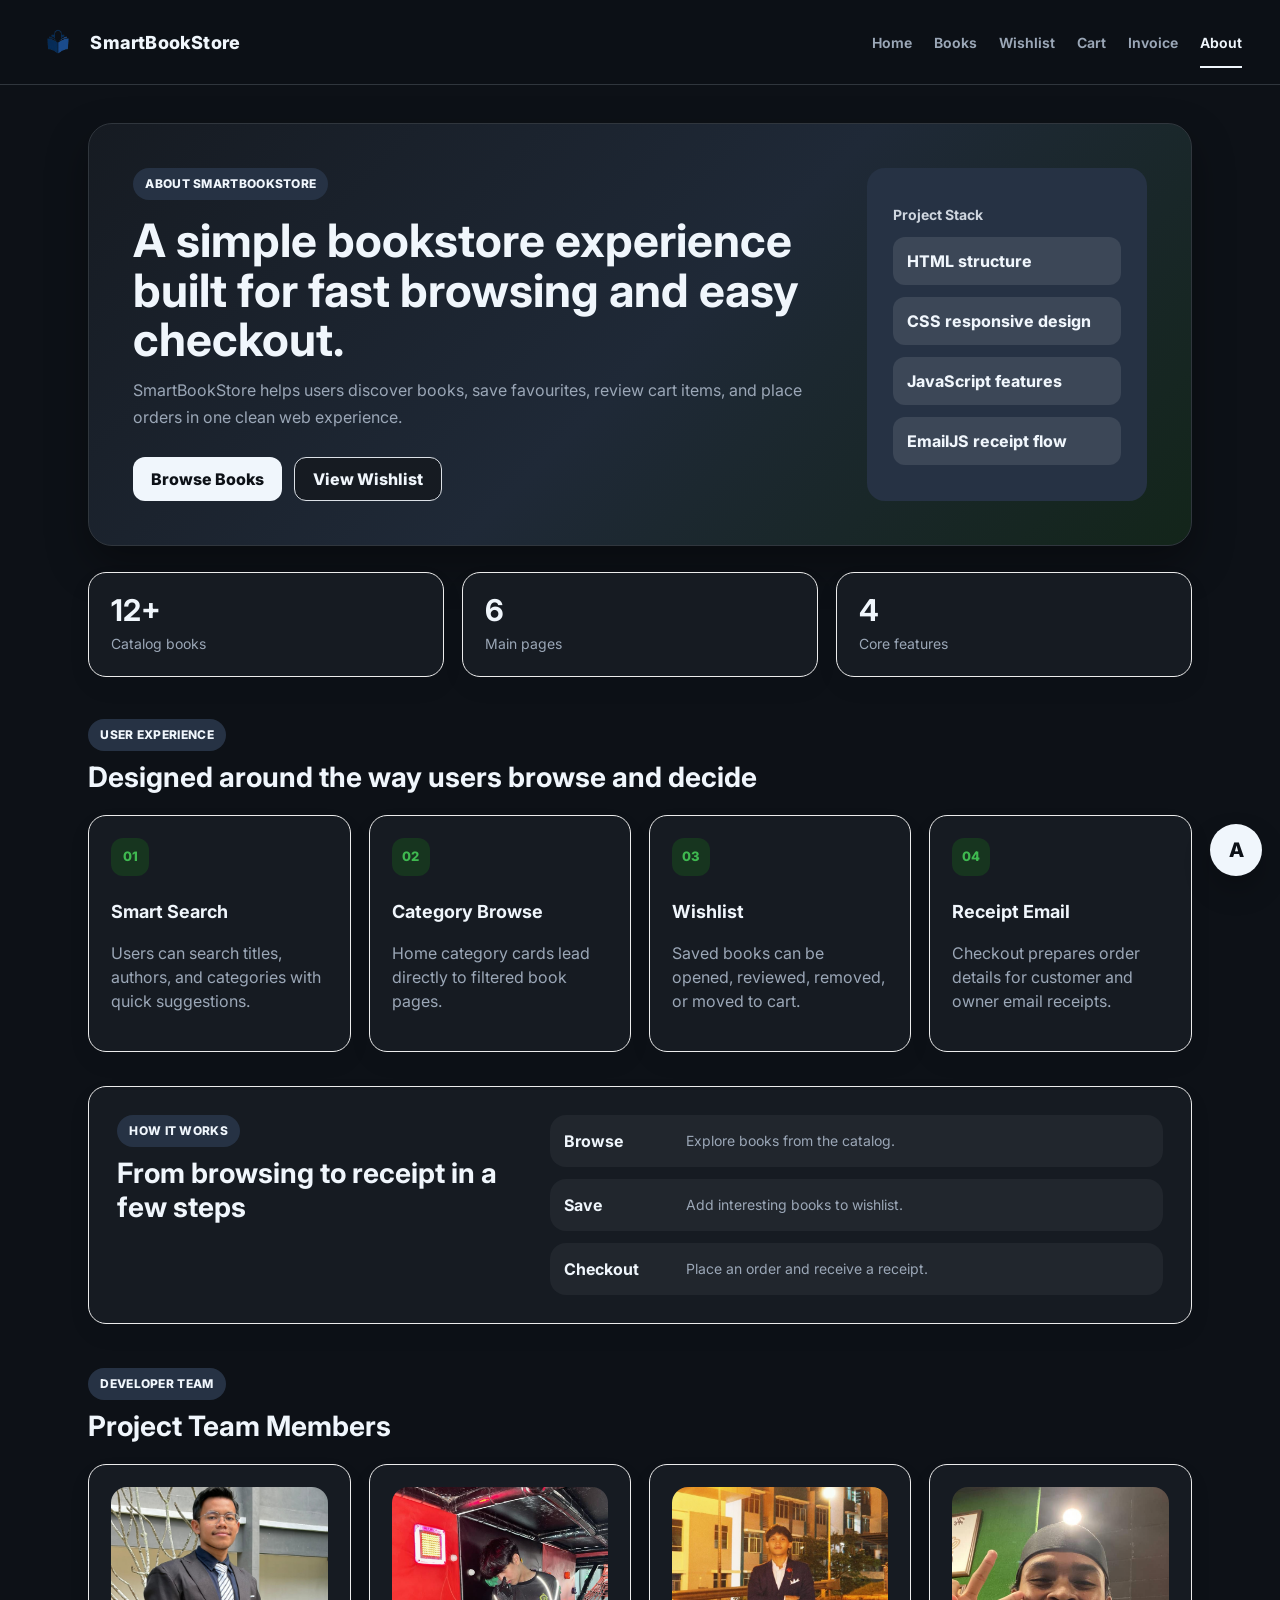
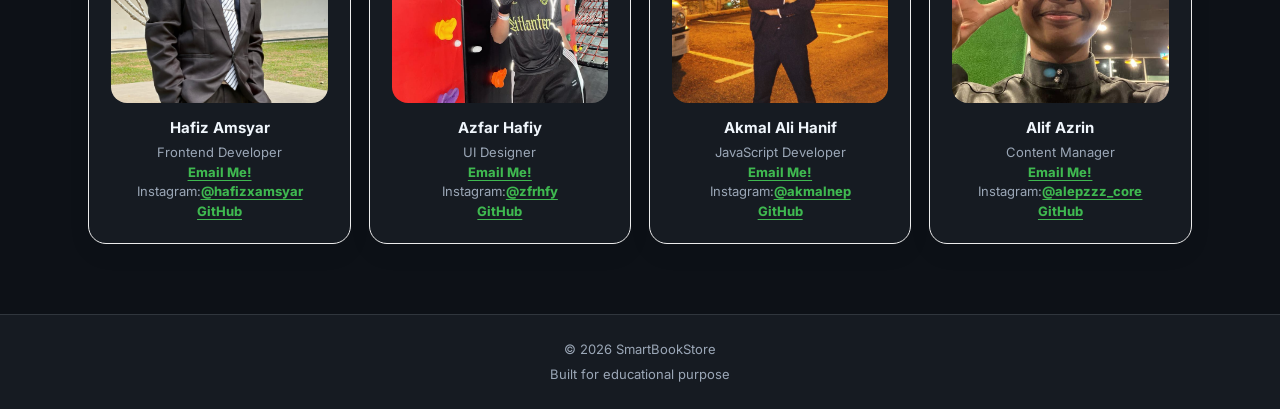
==== commit 29893ad9: "New Update" ====
--- a/about.html
+++ b/about.html
@@ -123,7 +123,7 @@
           <h3>Hafiz Amsyar</h3>
           <p>Frontend Developer</p>
           <p><a href="mailto: alifazrinx2g@gmail.com">Email Me!</a></p>
-          <p id="ig">Instagram:<a href="https://instagram.com/hafizxamsyar" target="_blank" rel="noreferrer">@hafizxamsyar</a></p>
+          <p class="team-social">Instagram:<a href="https://instagram.com/hafizxamsyar" target="_blank" rel="noreferrer">@hafizxamsyar</a></p>
           <p><a href="https://github.com/" target="_blank" rel="noreferrer">GitHub</a> </p>
         </article>
 
@@ -132,7 +132,7 @@
           <h3>Azfar Hafiy</h3>
           <p>UI Designer</p>
           <p><a href="mailto:azfarhafiy214@example.com">Email Me!</a></p>
-          <p id="ig">Instagram:<a href="https://instagram.com/zfrhfy" target="_blank" rel="noreferrer">@zfrhfy</a></p>
+          <p class="team-social">Instagram:<a href="https://instagram.com/zfrhfy" target="_blank" rel="noreferrer">@zfrhfy</a></p>
           <p><a href="https://github.com/nezzo217" target="_blank" rel="noreferrer">GitHub</a> </p>
         </article>
 
@@ -141,7 +141,7 @@
           <h3>Akmal Ali Hanif</h3>
           <p>JavaScript Developer</p>
           <p><a href="mailto:akmaldr09@example.com">Email Me!</a></p>
-          <p id="ig">Instagram:<a href="https://instagram.com/akmalnep" target="_blank" rel="noreferrer">@akmalnep</a></p>
+          <p class="team-social">Instagram:<a href="https://instagram.com/akmalnep" target="_blank" rel="noreferrer">@akmalnep</a></p>
           <p><a href="https://github.com/akmaldr09-hue" target="_blank" rel="noreferrer">GitHub</a> </p>
         </article>
 
@@ -150,7 +150,7 @@
           <h3>Alif Azrin</h3>
           <p>Content Manager</p>
           <p><a href="mailto: alifazrinx2g@gmail.com">Email Me!</a></p>
-          <p id="ig">Instagram:<a href="https://instagram.com/alepzzz_core" target="_blank" rel="noreferrer">@alepzzz_core</a></p>
+          <p class="team-social">Instagram:<a href="https://instagram.com/alepzzz_core" target="_blank" rel="noreferrer">@alepzzz_core</a></p>
           <p><a href="https://github.com/Leppo99" target="_blank" rel="noreferrer">GitHub</a> </p>
         </article>
       </section>
--- a/assets/css/main.css
+++ b/assets/css/main.css
@@ -30,6 +30,12 @@
   --footer-text: #9ba7b7;
   --shadow: 0 18px 40px rgba(0, 0, 0, 0.35);
   --radius: 18px;
+  --container: 1180px;
+  --container-wide: 1280px;
+  --page-pad: clamp(14px, 3vw, 40px);
+  --section-gap: clamp(24px, 4vw, 44px);
+  --card-pad: clamp(16px, 2.4vw, 28px);
+  --touch-target: 44px;
 }
 
 body.light-mode {
@@ -63,6 +69,7 @@
 
 html {
   scroll-behavior: smooth;
+  -webkit-text-size-adjust: 100%;
 }
 
 body {
@@ -73,6 +80,7 @@
   color: var(--text);
   color-scheme: dark;
   font-family: "Inter", "Segoe UI", Arial, sans-serif;
+  line-height: 1.5;
 }
 
 body.light-mode {
@@ -89,6 +97,7 @@
 select,
 textarea {
   font: inherit;
+  max-width: 100%;
 }
 
 button,
@@ -96,8 +105,31 @@
   -webkit-tap-highlight-color: transparent;
 }
 
+a {
+  color: inherit;
+}
+
+button,
+select,
+input,
+textarea {
+  min-height: var(--touch-target);
+}
+
+button:focus-visible,
+a:focus-visible,
+input:focus-visible,
+select:focus-visible,
+textarea:focus-visible {
+  outline: 3px solid color-mix(in srgb, var(--accent) 70%, transparent);
+  outline-offset: 3px;
+}
+
 .page-wrapper {
+  display: flex;
+  min-width: 0;
   min-height: 100vh;
+  flex-direction: column;
 }
 
 /* Shared navigation digunakan oleh semua page. */
@@ -108,8 +140,8 @@
   display: flex;
   align-items: center;
   justify-content: space-between;
-  gap: 22px;
-  padding: 22px 40px;
+  gap: clamp(14px, 2vw, 24px);
+  padding: clamp(14px, 2vw, 22px) var(--page-pad);
   border-bottom: 1px solid var(--line);
   background: var(--nav-bg);
   backdrop-filter: blur(10px);
@@ -127,15 +159,20 @@
 .nav-links {
   display: flex;
   align-items: center;
-  gap: 22px;
+  gap: clamp(10px, 1.8vw, 22px);
+  min-width: 0;
 }
 
 .nav-links a {
   position: relative;
+  display: inline-flex;
+  min-height: 38px;
+  align-items: center;
   color: var(--muted);
   font-size: 14px;
   font-weight: 650;
   text-decoration: none;
+  white-space: nowrap;
 }
 
 .nav-links a:hover,
@@ -155,8 +192,8 @@
 
 .footer {
   width: 100%;
-  margin-top: 40px;
-  padding: 20px;
+  margin-top: auto;
+  padding: 20px var(--page-pad);
   border-top: 1px solid var(--line);
   background: var(--surface);
   color: var(--footer-text);
@@ -220,9 +257,9 @@
 .wishlist-page,
 .detail-container,
 .about-page {
-  max-width: 1180px;
+  width: min(100%, var(--container));
   margin: 0 auto;
-  padding: 38px 24px 70px;
+  padding: clamp(26px, 4vw, 38px) var(--page-pad) 70px;
 }
 
 .home-page {
@@ -242,7 +279,8 @@
 }
 
 .header-right .search-box {
-  width: min(38vw, 420px);
+  width: clamp(240px, 34vw, 420px);
+  min-width: 0;
 }
 
 .search-control {
@@ -253,7 +291,7 @@
 
 .search-box input {
   width: 100%;
-  padding: 14px 16px;
+  padding: 0 16px;
   border: 1px solid #d3dae6;
   border-radius: 14px;
   background: var(--surface);
@@ -264,8 +302,8 @@
 
 .search-submit {
   display: grid;
-  min-width: 44px;
-  min-height: 48px;
+  min-width: var(--touch-target);
+  min-height: var(--touch-target);
   place-items: center;
   border: 0;
   border-radius: 10px;
@@ -328,6 +366,7 @@
   text-align: left;
   cursor: pointer;
   box-shadow: 0 14px 30px rgba(15, 23, 42, 0.12);
+  overflow-wrap: anywhere;
 }
 
 .suggestion-item:hover {
@@ -364,7 +403,7 @@
 .books,
 .book-grid {
   display: grid;
-  grid-template-columns: repeat(auto-fit, minmax(min(210px, 100%), 1fr));
+  grid-template-columns: repeat(auto-fit, minmax(min(220px, 100%), 1fr));
   gap: 18px;
 }
 
@@ -379,17 +418,21 @@
   gap: 16px;
   overflow-x: auto;
   padding: 3px 2px 16px;
+  scroll-snap-type: x proximity;
+  scrollbar-width: thin;
 }
 
 .scroll-container .book-card,
 .recommendation-row .book-card {
-  flex: 0 0 224px;
+  flex: 0 0 clamp(200px, 22vw, 240px);
+  scroll-snap-align: start;
 }
 
 .book-card {
   position: relative;
   display: flex;
-  min-height: 430px;
+  min-width: 0;
+  min-height: 100%;
   flex-direction: column;
   overflow: hidden;
   padding: 14px;
@@ -415,11 +458,12 @@
 }
 
 .book-card h3 {
-  min-height: 46px;
+  min-height: 2.7em;
   margin: 12px 0 6px;
   color: var(--text);
   font-size: 16px;
   line-height: 1.35;
+  overflow-wrap: anywhere;
 }
 
 .price {
@@ -452,6 +496,7 @@
 }
 
 .meta span {
+  min-width: 0;
   padding: 5px 8px;
   border-radius: 999px;
   background: var(--accent-soft);
@@ -462,7 +507,7 @@
 
 .book-card > button {
   width: 100%;
-  min-height: 42px;
+  min-height: var(--touch-target);
   margin-top: auto;
   border: 0;
   border-radius: 12px;
@@ -516,8 +561,8 @@
 .wishlist-hero,
 .books-hero {
   display: grid;
-  gap: 32px;
-  padding: 44px;
+  gap: clamp(20px, 4vw, 32px);
+  padding: clamp(22px, 4vw, 44px);
   border: 1px solid var(--line);
   border-radius: 24px;
   background: var(--hero-bg);
@@ -525,7 +570,7 @@
 }
 
 .home-hero {
-  grid-template-columns: minmax(0, 0.8fr) minmax(460px, 1.2fr);
+  grid-template-columns: minmax(0, 0.8fr) minmax(min(460px, 100%), 1.2fr);
   align-items: center;
 }
 
@@ -538,6 +583,7 @@
   font-size: 46px;
   line-height: 1.08;
   letter-spacing: 0;
+  overflow-wrap: anywhere;
 }
 
 .home-hero p,
@@ -562,7 +608,7 @@
 .promo-carousel {
   position: relative;
   width: 100vw;
-  min-height: clamp(210px, 18vw, 270px);
+  min-height: clamp(250px, 24vw, 340px);
   margin: 0 0 0 calc(50% - 50vw);
   overflow: hidden;
   border-radius: 0;
@@ -574,14 +620,14 @@
 .promo-slide {
   width: 100%;
   height: 100%;
-  min-height: clamp(210px, 18vw, 270px);
+  min-height: clamp(250px, 24vw, 340px);
 }
 
 .promo-slide {
   position: absolute;
   inset: 0;
   display: grid;
-  grid-template-columns: minmax(260px, 0.7fr) minmax(360px, 1fr);
+  grid-template-columns: minmax(min(280px, 100%), 0.7fr) minmax(min(360px, 100%), 1fr);
   gap: clamp(20px, 4vw, 70px);
   align-items: center;
   padding: 26px clamp(54px, 7vw, 120px);
@@ -628,7 +674,7 @@
 
 .promo-slide a {
   display: inline-flex;
-  min-height: 42px;
+  min-height: var(--touch-target);
   align-items: center;
   justify-content: center;
   padding: 0 18px;
@@ -788,8 +834,8 @@
   top: 50%;
   z-index: 4;
   display: grid;
-  width: 38px;
-  height: 38px;
+  width: var(--touch-target);
+  height: var(--touch-target);
   place-items: center;
   border: 0;
   border-radius: 50%;
@@ -835,7 +881,7 @@
 }
 
 .home-section {
-  margin-top: 42px;
+  margin-top: var(--section-gap);
 }
 
 .section-title {
@@ -860,14 +906,14 @@
 
 .popular-category-grid {
   display: grid;
-  grid-template-columns: repeat(4, minmax(0, 1fr));
-  gap: 34px 28px;
+  grid-template-columns: repeat(auto-fit, minmax(min(230px, 100%), 1fr));
+  gap: clamp(18px, 3vw, 28px);
   margin-top: 28px;
 }
 
 .popular-category-card {
   display: block;
-  min-height: 250px;
+  min-height: 0;
   padding: 10px;
   border-radius: var(--radius);
   color: var(--text);
@@ -891,7 +937,7 @@
 .category-covers {
   position: relative;
   display: flex;
-  min-height: 180px;
+  min-height: 170px;
   align-items: flex-end;
   justify-content: center;
 }
@@ -950,7 +996,7 @@
 
 .books-toolbar {
   display: grid;
-  grid-template-columns: repeat(2, minmax(220px, 1fr)) auto;
+  grid-template-columns: repeat(2, minmax(min(220px, 100%), 1fr)) minmax(120px, auto);
   gap: 14px;
   align-items: end;
   margin: 22px 0 30px;
@@ -973,7 +1019,7 @@
 .book-filter select,
 .clear-filter-btn {
   width: 100%;
-  min-height: 44px;
+  min-height: var(--touch-target);
   border: 1px solid #cbd5e1;
   border-radius: 12px;
   background: var(--surface);
@@ -1096,13 +1142,14 @@
 
 .wishlist-grid {
   display: grid;
-  grid-template-columns: repeat(auto-fill, minmax(230px, 1fr));
+  grid-template-columns: repeat(auto-fit, minmax(min(230px, 100%), 1fr));
   gap: 18px;
 }
 
 .wishlist-card {
   display: flex;
-  min-height: 390px;
+  min-width: 0;
+  min-height: 100%;
   flex-direction: column;
   overflow: hidden;
   padding: 14px;
@@ -1134,22 +1181,23 @@
 }
 
 .wishlist-card h3 {
-  min-height: 44px;
+  min-height: 2.7em;
   margin: 12px 0 6px;
   font-size: 16px;
   line-height: 1.35;
+  overflow-wrap: anywhere;
 }
 
 .wishlist-actions {
   display: grid;
-  grid-template-columns: 1fr 0.85fr;
+  grid-template-columns: repeat(2, minmax(0, 1fr));
   gap: 8px;
   margin-top: auto;
   padding-top: 14px;
 }
 
 .wishlist-actions button {
-  min-height: 42px;
+  min-height: var(--touch-target);
   border: 0;
   border-radius: 12px;
   cursor: pointer;
@@ -1207,13 +1255,14 @@
 
 .cart-layout {
   display: grid;
-  grid-template-columns: minmax(0, 1fr) 360px;
+  grid-template-columns: minmax(0, 1fr) minmax(320px, 360px);
   gap: 24px;
   align-items: start;
 }
 
 .cart-list-panel,
 .checkout-panel {
+  min-width: 0;
   border: 1px solid #e9edf3;
   border-radius: var(--radius);
   background: var(--surface);
@@ -1252,6 +1301,7 @@
 
 .cart-item {
   display: flex;
+  min-width: 0;
   align-items: center;
   gap: 16px;
   padding: 16px 0;
@@ -1279,6 +1329,7 @@
 .cart-info h3 {
   margin: 0;
   font-size: 16px;
+  overflow-wrap: anywhere;
 }
 
 .cart-info .price {
@@ -1296,8 +1347,10 @@
 }
 
 .qty-control button {
-  width: 30px;
-  height: 30px;
+  width: 34px;
+  min-width: 34px;
+  height: 34px;
+  min-height: 34px;
   border: 0;
   border-radius: 50%;
   background: var(--button-bg);
@@ -1314,6 +1367,7 @@
 }
 
 .cart-right {
+  flex: 0 0 auto;
   min-width: 100px;
   text-align: right;
 }
@@ -1327,7 +1381,8 @@
 .remove-btn {
   border: 0;
   border-radius: 999px;
-  padding: 7px 10px;
+  min-height: 36px;
+  padding: 7px 12px;
   cursor: pointer;
   font-size: 12px;
   font-weight: 750;
@@ -1356,7 +1411,7 @@
 
 .empty-cart a {
   display: inline-flex;
-  min-height: 42px;
+  min-height: var(--touch-target);
   align-items: center;
   justify-content: center;
   margin-top: 4px;
@@ -1387,6 +1442,7 @@
   background: var(--surface);
   color: var(--text);
   outline: none;
+  resize: vertical;
 }
 
 .checkout-panel input:focus,
@@ -1410,7 +1466,7 @@
 
 .voucher-control {
   display: grid;
-  grid-template-columns: minmax(0, 1fr) auto;
+  grid-template-columns: minmax(0, 1fr) minmax(88px, auto);
   gap: 8px;
   margin-top: 7px;
 }
@@ -1421,7 +1477,7 @@
 }
 
 .voucher-control button {
-  min-height: 44px;
+  min-height: var(--touch-target);
   padding: 0 14px;
   border: 0;
   border-radius: 10px;
@@ -1491,9 +1547,9 @@
 /* Invoice page */
 .invoice-page {
   width: 100%;
-  max-width: 1280px;
+  max-width: var(--container-wide);
   margin: 0 auto;
-  padding: 38px 24px 70px;
+  padding: clamp(26px, 4vw, 38px) var(--page-pad) 70px;
 }
 
 .order-confirmation {
@@ -1526,7 +1582,7 @@
 .invoice-shell {
   width: 100%;
   overflow: hidden;
-  padding: 28px;
+  padding: var(--card-pad);
   border-radius: 22px;
   box-shadow: var(--shadow);
 }
@@ -1577,7 +1633,7 @@
 
 .invoice-grid {
   display: grid;
-  grid-template-columns: minmax(0, 1fr) 340px;
+  grid-template-columns: minmax(0, 1fr) minmax(300px, 340px);
   gap: 24px;
   align-items: start;
 }
@@ -1590,7 +1646,7 @@
 }
 
 .invoice-card {
-  padding: 22px;
+  padding: clamp(16px, 2vw, 22px);
   border-radius: 18px;
 }
 
@@ -1620,6 +1676,7 @@
 .invoice-table-wrap {
   max-width: 100%;
   overflow-x: auto;
+  -webkit-overflow-scrolling: touch;
 }
 
 .invoice-table {
@@ -1873,7 +1930,7 @@
 
 .invoice-empty a {
   display: inline-flex;
-  min-height: 42px;
+  min-height: var(--touch-target);
   align-items: center;
   justify-content: center;
   margin-top: 8px;
@@ -1900,10 +1957,10 @@
 
 .detail-card {
   display: grid;
-  grid-template-columns: 390px minmax(0, 1fr);
-  gap: 34px;
+  grid-template-columns: minmax(min(320px, 100%), 390px) minmax(0, 1fr);
+  gap: clamp(22px, 4vw, 34px);
   align-items: stretch;
-  padding: 28px;
+  padding: var(--card-pad);
   border: 1px solid #e9edf3;
   border-radius: 24px;
   background: var(--surface);
@@ -1912,7 +1969,7 @@
 
 .detail-image {
   display: flex;
-  min-height: 470px;
+  min-height: clamp(320px, 42vw, 470px);
   align-items: center;
   justify-content: center;
   padding: 24px;
@@ -1939,6 +1996,7 @@
   margin: 18px 0 12px;
   font-size: 38px;
   line-height: 1.12;
+  overflow-wrap: anywhere;
 }
 
 .detail-rating {
@@ -1973,7 +2031,7 @@
 
 .detail-benefits {
   display: grid;
-  grid-template-columns: repeat(3, 1fr);
+  grid-template-columns: repeat(3, minmax(0, 1fr));
   gap: 12px;
   margin: 8px 0 22px;
 }
@@ -2009,7 +2067,7 @@
 .detail-actions button,
 .detail-actions a {
   display: inline-flex;
-  min-height: 46px;
+  min-height: var(--touch-target);
   align-items: center;
   justify-content: center;
   padding: 0 18px;
@@ -2037,7 +2095,7 @@
 
 .feedback-grid {
   display: grid;
-  grid-template-columns: repeat(3, 1fr);
+  grid-template-columns: repeat(auto-fit, minmax(min(240px, 100%), 1fr));
   gap: 18px;
 }
 
@@ -2074,7 +2132,7 @@
 
 /* About page */
 .about-hero {
-  grid-template-columns: minmax(0, 1fr) 280px;
+  grid-template-columns: minmax(0, 1fr) minmax(min(260px, 100%), 280px);
   align-items: stretch;
 }
 
@@ -2111,13 +2169,13 @@
 }
 
 .about-stats {
-  grid-template-columns: repeat(3, 1fr);
+  grid-template-columns: repeat(auto-fit, minmax(min(180px, 100%), 1fr));
   margin: 26px 0 42px;
 }
 
 .feature-grid,
 .team-gallery {
-  grid-template-columns: repeat(4, 1fr);
+  grid-template-columns: repeat(auto-fit, minmax(min(220px, 100%), 1fr));
 }
 
 .about-stats div,
@@ -2155,7 +2213,7 @@
 }
 
 .feature-card {
-  min-height: 190px;
+  min-height: 0;
   transition: 0.25s;
 }
 
@@ -2189,7 +2247,7 @@
 
 .about-process {
   display: grid;
-  grid-template-columns: 0.8fr 1.2fr;
+  grid-template-columns: minmax(0, 0.8fr) minmax(0, 1.2fr);
   gap: 24px;
   align-items: start;
   margin-top: 34px;
@@ -2203,7 +2261,7 @@
 
 .process-list div {
   display: grid;
-  grid-template-columns: 110px 1fr;
+  grid-template-columns: minmax(90px, 110px) minmax(0, 1fr);
   gap: 12px;
   align-items: center;
   padding: 14px;
@@ -2241,12 +2299,20 @@
   margin: 0;
   color: var(--muted);
   font-size: 13px;
+  overflow-wrap: anywhere;
+}
+
+.team-member a {
+  color: var(--accent);
+  font-weight: 750;
+  text-decoration-thickness: 1px;
+  text-underline-offset: 3px;
 }
 
 /* Toast */
 #toast {
   position: fixed;
-  right: 20px;
+  right: var(--page-pad);
   bottom: 20px;
   z-index: 9999;
   padding: 12px 18px;
@@ -2383,6 +2449,23 @@
 }
 
 /* Responsive rules */
+/* Presentation note: Breakpoints below progressively reduce columns and spacing so the same layout works on tablets, phones, and high browser zoom. */
+@media (min-width: 1440px) {
+  .home-page,
+  .books-page,
+  .cart-page,
+  .wishlist-page,
+  .detail-container,
+  .about-page {
+    width: min(100%, var(--container-wide));
+  }
+
+  .books,
+  .book-grid {
+    grid-template-columns: repeat(auto-fit, minmax(230px, 1fr));
+  }
+}
+
 @media (max-width: 980px) {
   .home-hero,
   .about-hero,
@@ -2403,6 +2486,15 @@
   .detail-image {
     min-height: auto;
   }
+
+  .cart-layout,
+  .invoice-grid {
+    grid-template-columns: 1fr;
+  }
+
+  .checkout-panel {
+    position: static;
+  }
 }
 
 @media (max-width: 860px) {
@@ -2416,6 +2508,10 @@
     padding: 16px;
   }
 
+  .logo {
+    justify-content: center;
+  }
+
   .header-right .search-box,
   .search-box {
     width: 100%;
@@ -2424,12 +2520,15 @@
   .nav-links {
     width: 100%;
     gap: 10px;
-    overflow-x: auto;
+    flex-wrap: wrap;
+    justify-content: center;
+    overflow: visible;
     padding-bottom: 4px;
   }
 
   .nav-links a {
-    flex: 0 0 auto;
+    flex: 1 1 92px;
+    justify-content: center;
     padding: 8px 10px;
     border-radius: 999px;
     background: var(--surface-soft);
@@ -2440,13 +2539,13 @@
   }
 
   .books-toolbar {
-    grid-template-columns: 1fr;
+    grid-template-columns: repeat(2, minmax(0, 1fr));
   }
 
   .books,
   .book-grid,
   .wishlist-grid {
-    grid-template-columns: repeat(auto-fit, minmax(180px, 1fr));
+    grid-template-columns: repeat(auto-fit, minmax(min(190px, 100%), 1fr));
   }
 
   .all-books-heading,
@@ -2457,14 +2556,6 @@
     flex-direction: column;
   }
 
-  .checkout-panel {
-    position: static;
-  }
-
-  .invoice-grid {
-    grid-template-columns: 1fr;
-  }
-
   .invoice-main {
     order: 2;
   }
@@ -2483,6 +2574,11 @@
 }
 
 @media (max-width: 620px) {
+  :root {
+    --radius: 14px;
+    --page-pad: 14px;
+  }
+
   .home-page,
   .books-page,
   .cart-page,
@@ -2585,7 +2681,7 @@
 
   .book-card > button,
   .wishlist-actions button {
-    min-height: 38px;
+    min-height: var(--touch-target);
     font-size: 13px;
   }
 
@@ -2609,7 +2705,7 @@
 
   .promo-slide {
     grid-template-columns: 1fr;
-    padding: 28px 48px 58px;
+    padding: 28px 44px 58px;
   }
 
   .promo-slide h2 {
@@ -2733,7 +2829,7 @@
 
   .cart-item {
     display: grid;
-    grid-template-columns: 70px 1fr;
+    grid-template-columns: 70px minmax(0, 1fr);
     align-items: flex-start;
   }
 
@@ -2759,7 +2855,7 @@
   .accessibility-panel {
     right: 12px;
     bottom: 78px;
-    width: calc(100vw - 56px);
+    width: calc(100vw - 24px);
   }
 
   .accessibility-tab {
@@ -2776,13 +2872,79 @@
   }
 }
 
-@media (max-width: 320px) {
+@media (max-width: 480px) {
+  .navbar {
+    align-items: stretch;
+  }
+
+  .logo span {
+    overflow-wrap: anywhere;
+  }
+
+  .nav-links {
+    display: grid;
+    grid-template-columns: repeat(3, minmax(0, 1fr));
+  }
+
+  .nav-links a {
+    min-width: 0;
+    font-size: 13px;
+  }
+
+  .books-toolbar,
+  .voucher-control,
+  .wishlist-actions,
+  .detail-actions {
+    grid-template-columns: 1fr;
+  }
+
+  .detail-actions button,
+  .detail-actions a,
+  .hero-actions a,
+  .about-actions a,
+  .wishlist-browse-btn {
+    width: 100%;
+  }
+
+  .cart-panel-header,
+  .history-tools,
+  .invoice-totals p,
+  .cart-summary div {
+    align-items: flex-start;
+    flex-direction: column;
+    gap: 6px;
+  }
+
+  .cart-item {
+    grid-template-columns: 62px minmax(0, 1fr);
+  }
+
+  .cart-item img {
+    width: 58px;
+    height: 80px;
+  }
+
+  .cart-right {
+    min-width: 0;
+  }
+}
+
+@media (max-width: 340px) {
   .books,
   .book-grid,
   .wishlist-grid,
   .scroll-container,
   .recommendation-row {
     grid-template-columns: 1fr;
+  }
+
+  .nav-links {
+    grid-template-columns: repeat(2, minmax(0, 1fr));
+  }
+
+  .promo-slide {
+    padding-right: 38px;
+    padding-left: 38px;
   }
 }
 
